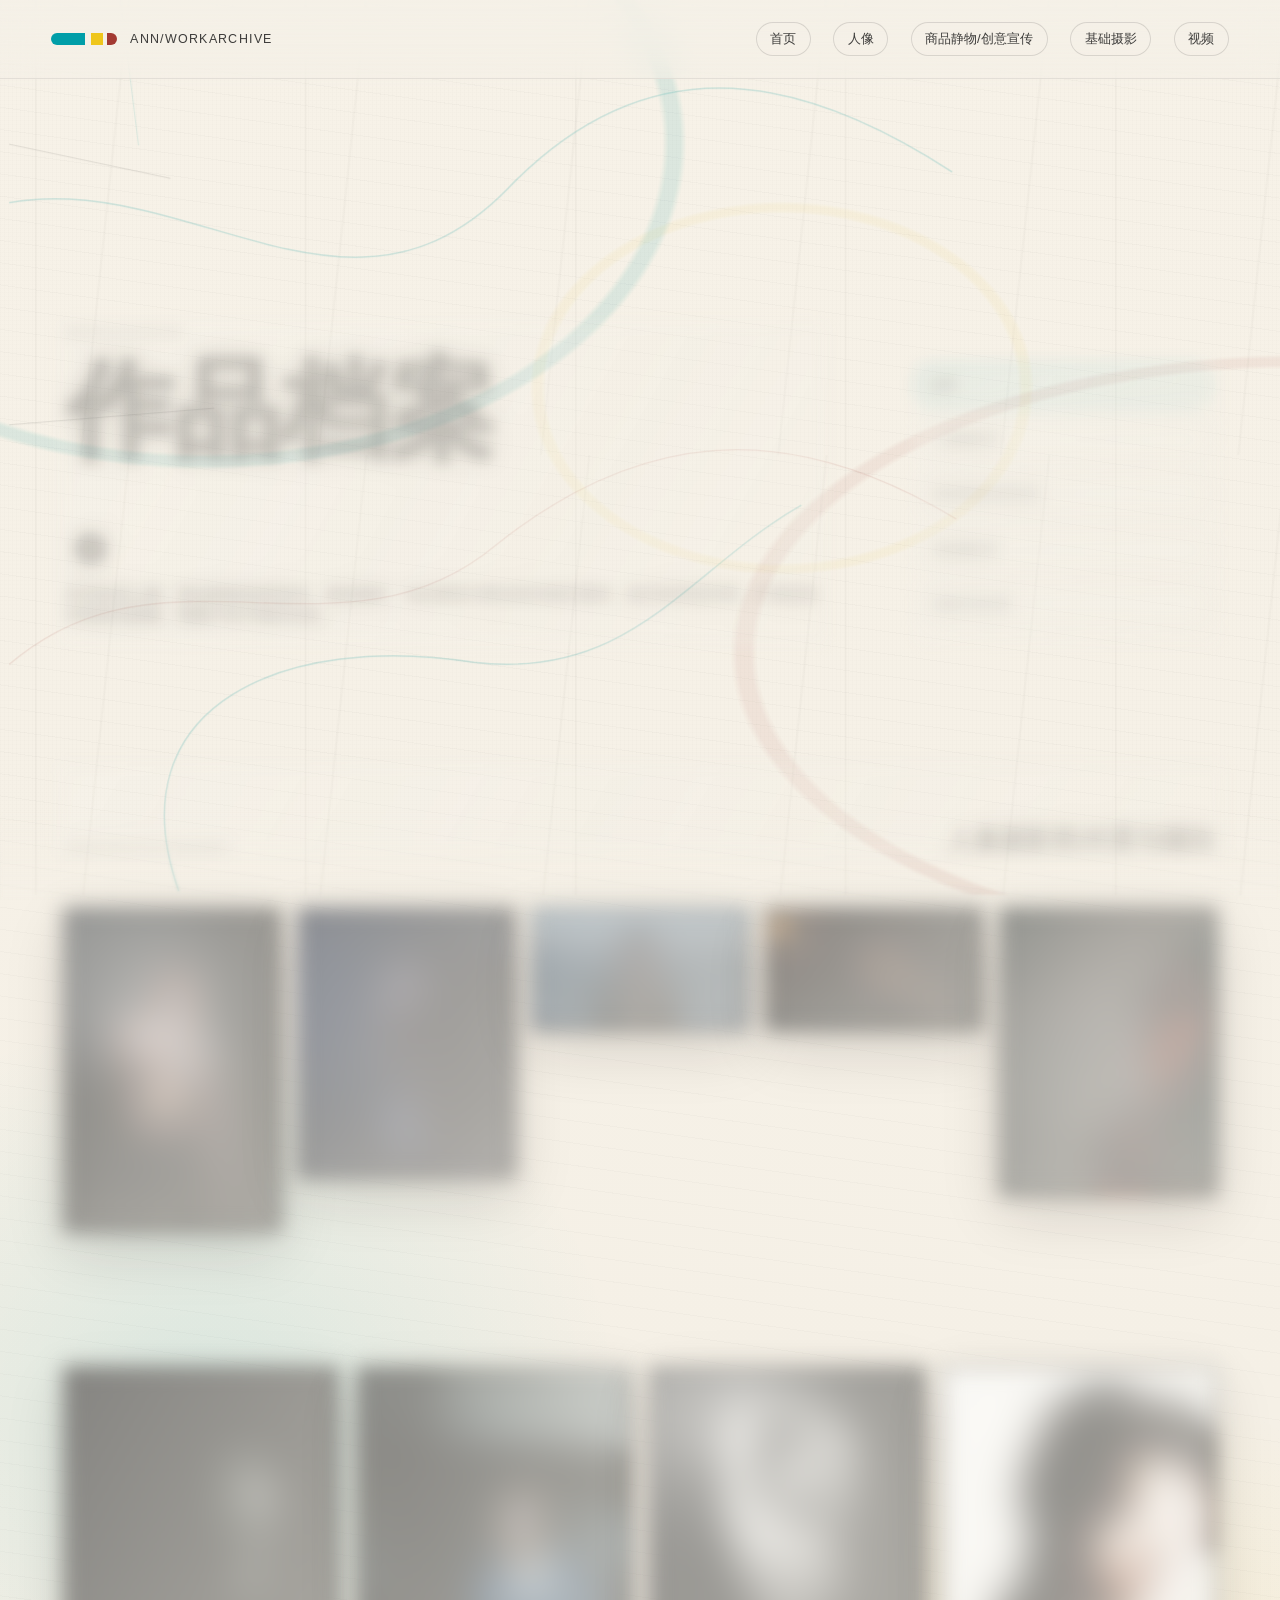
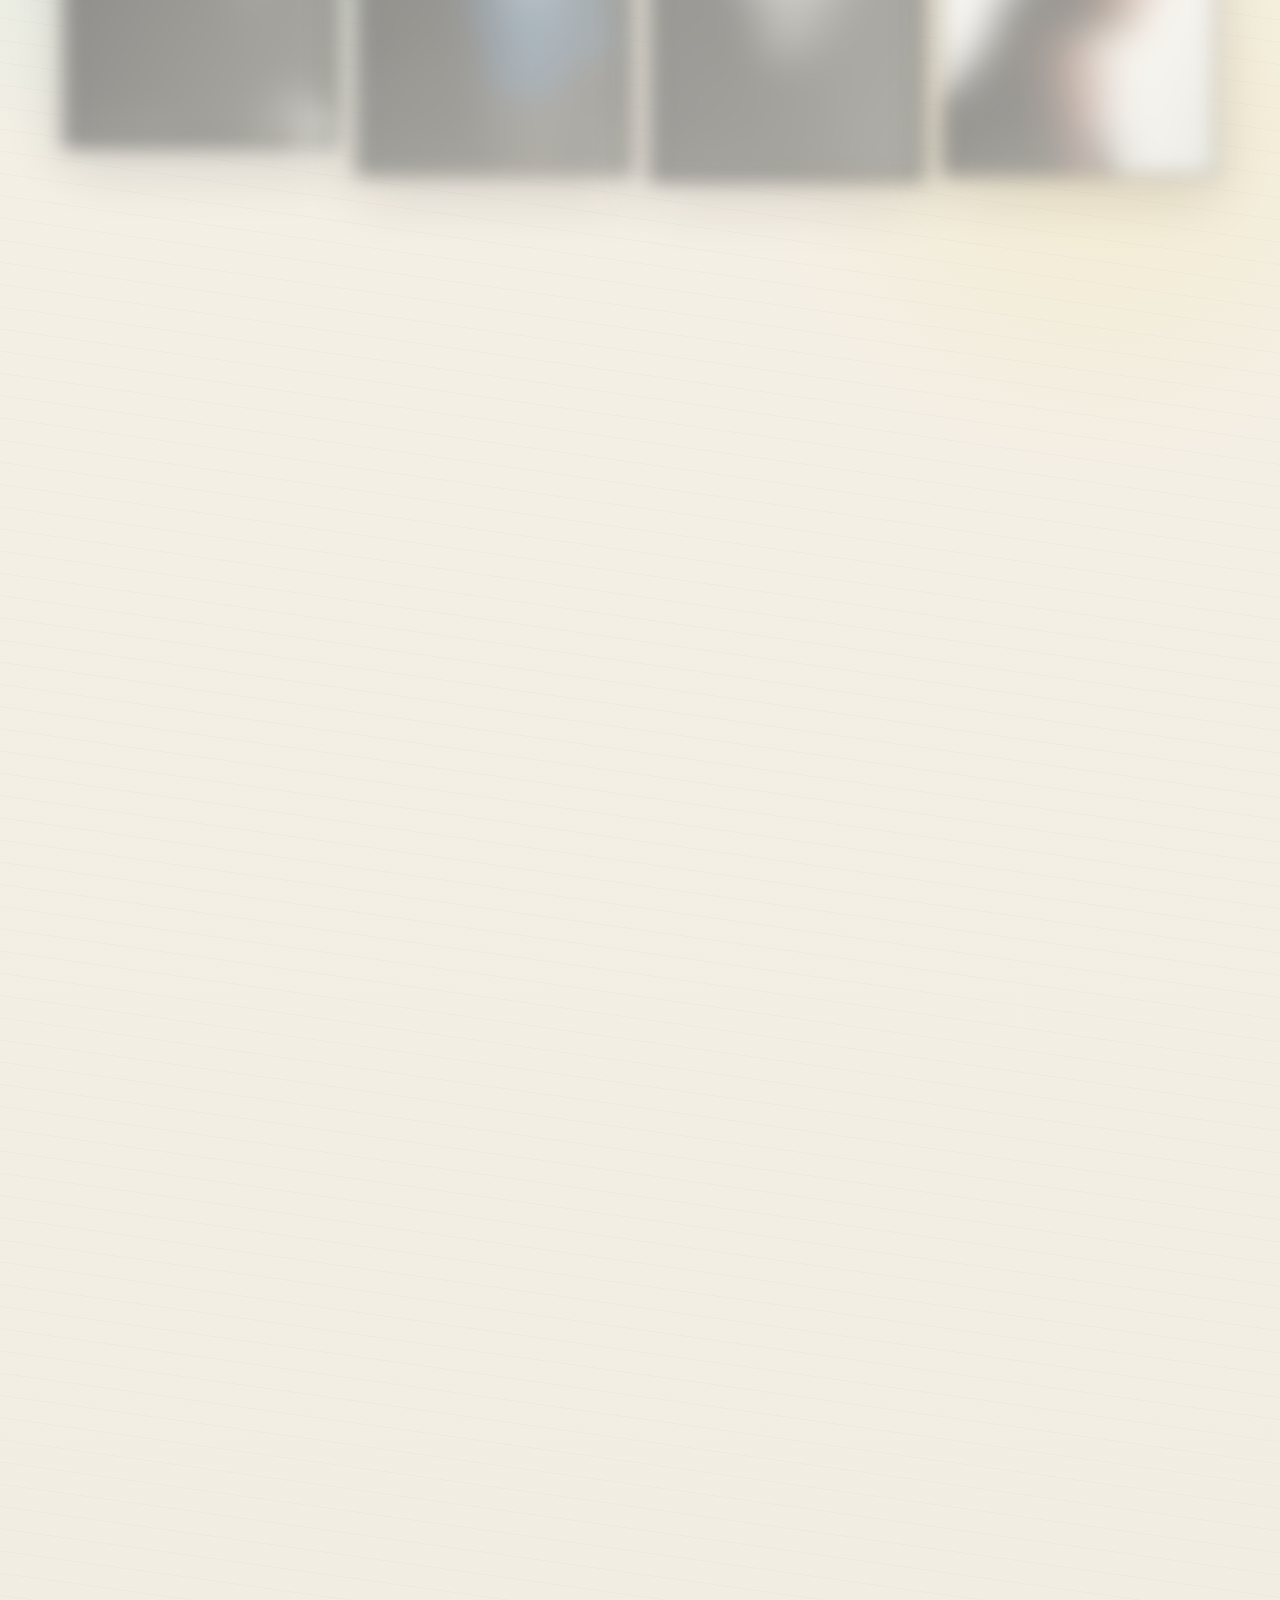
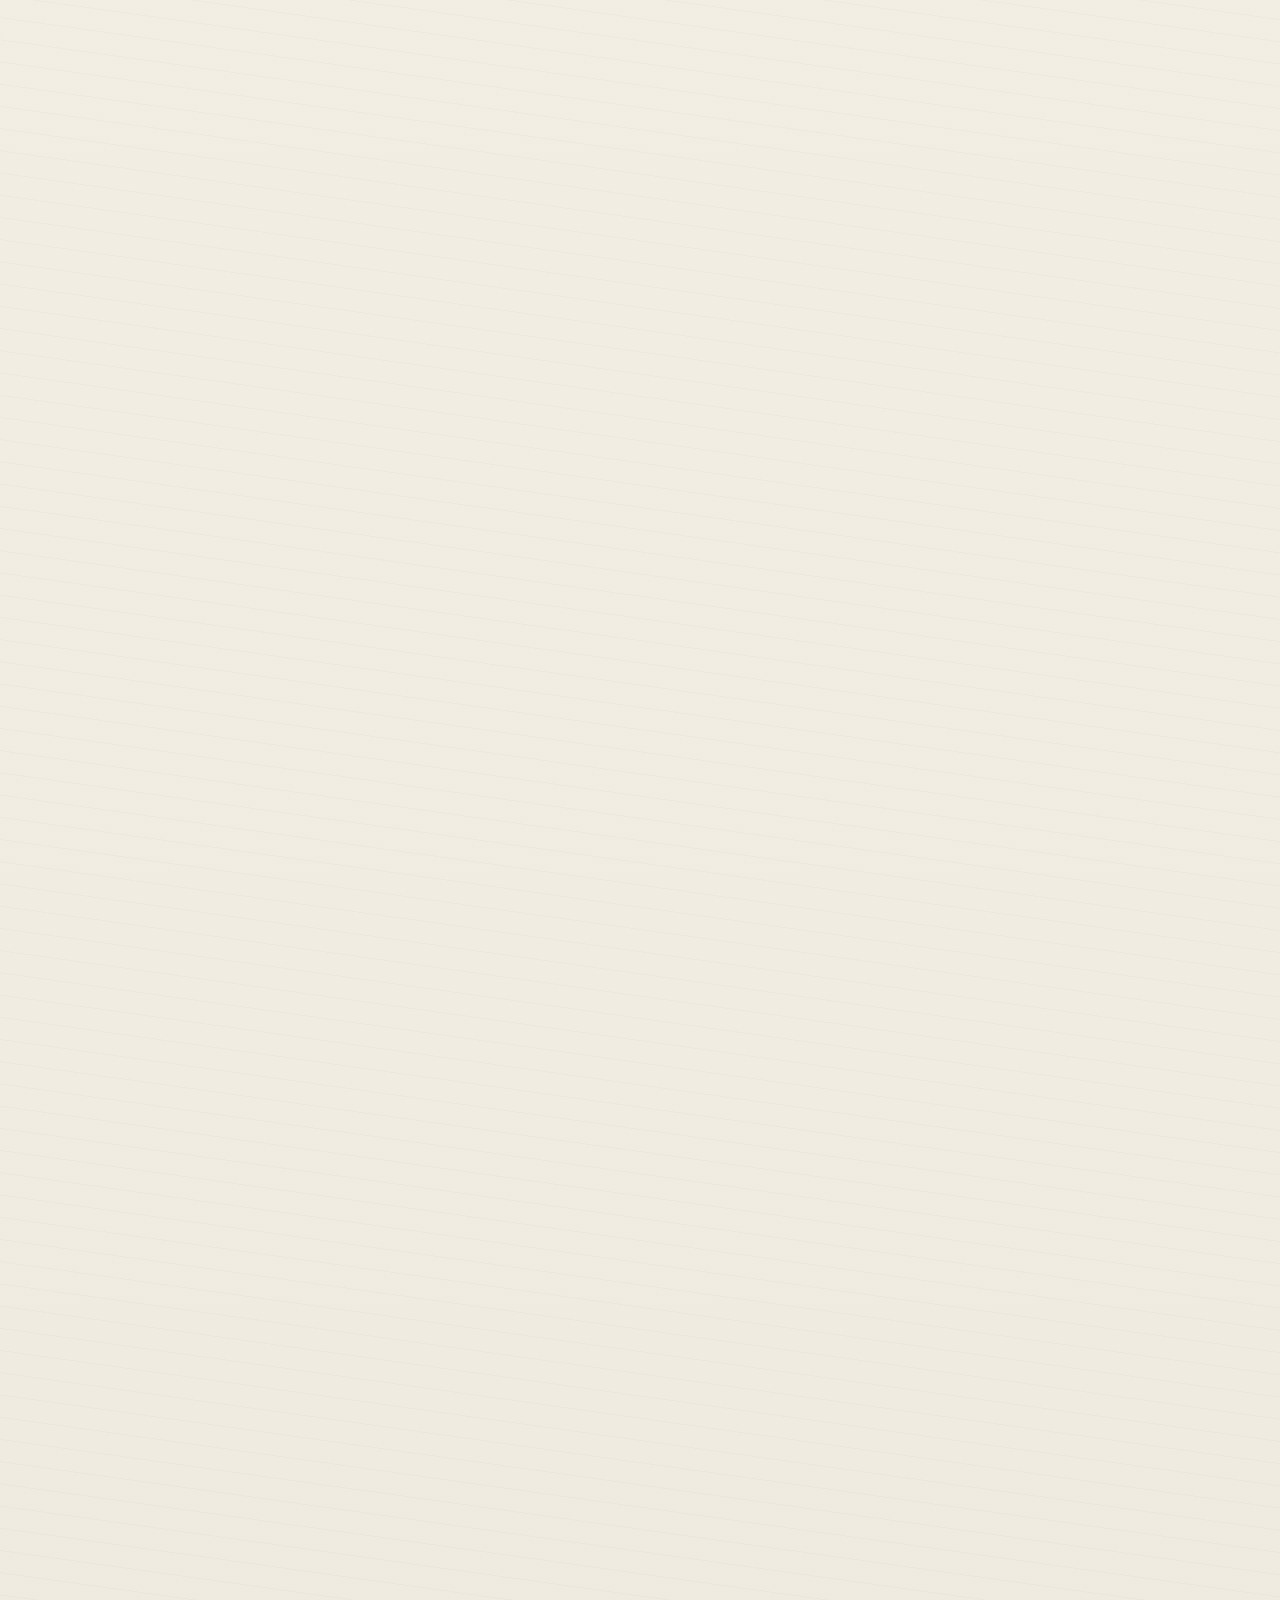
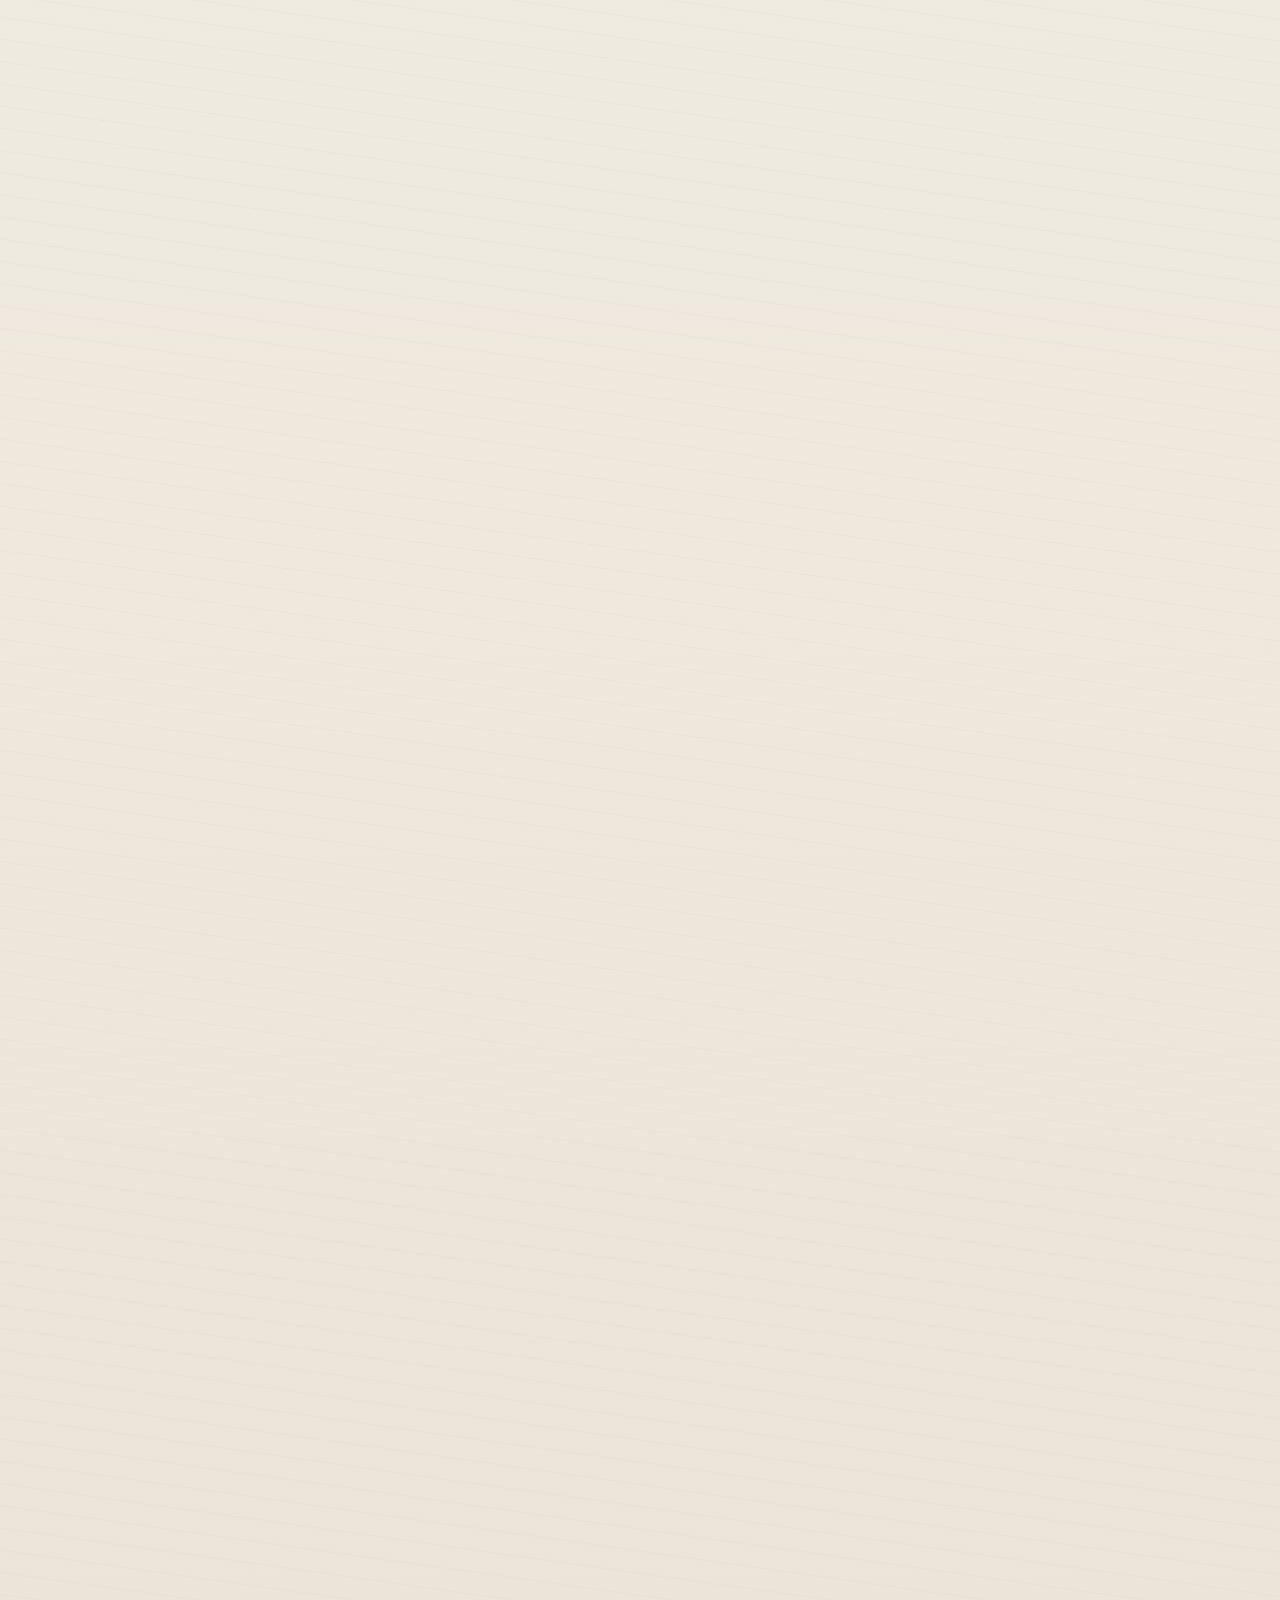
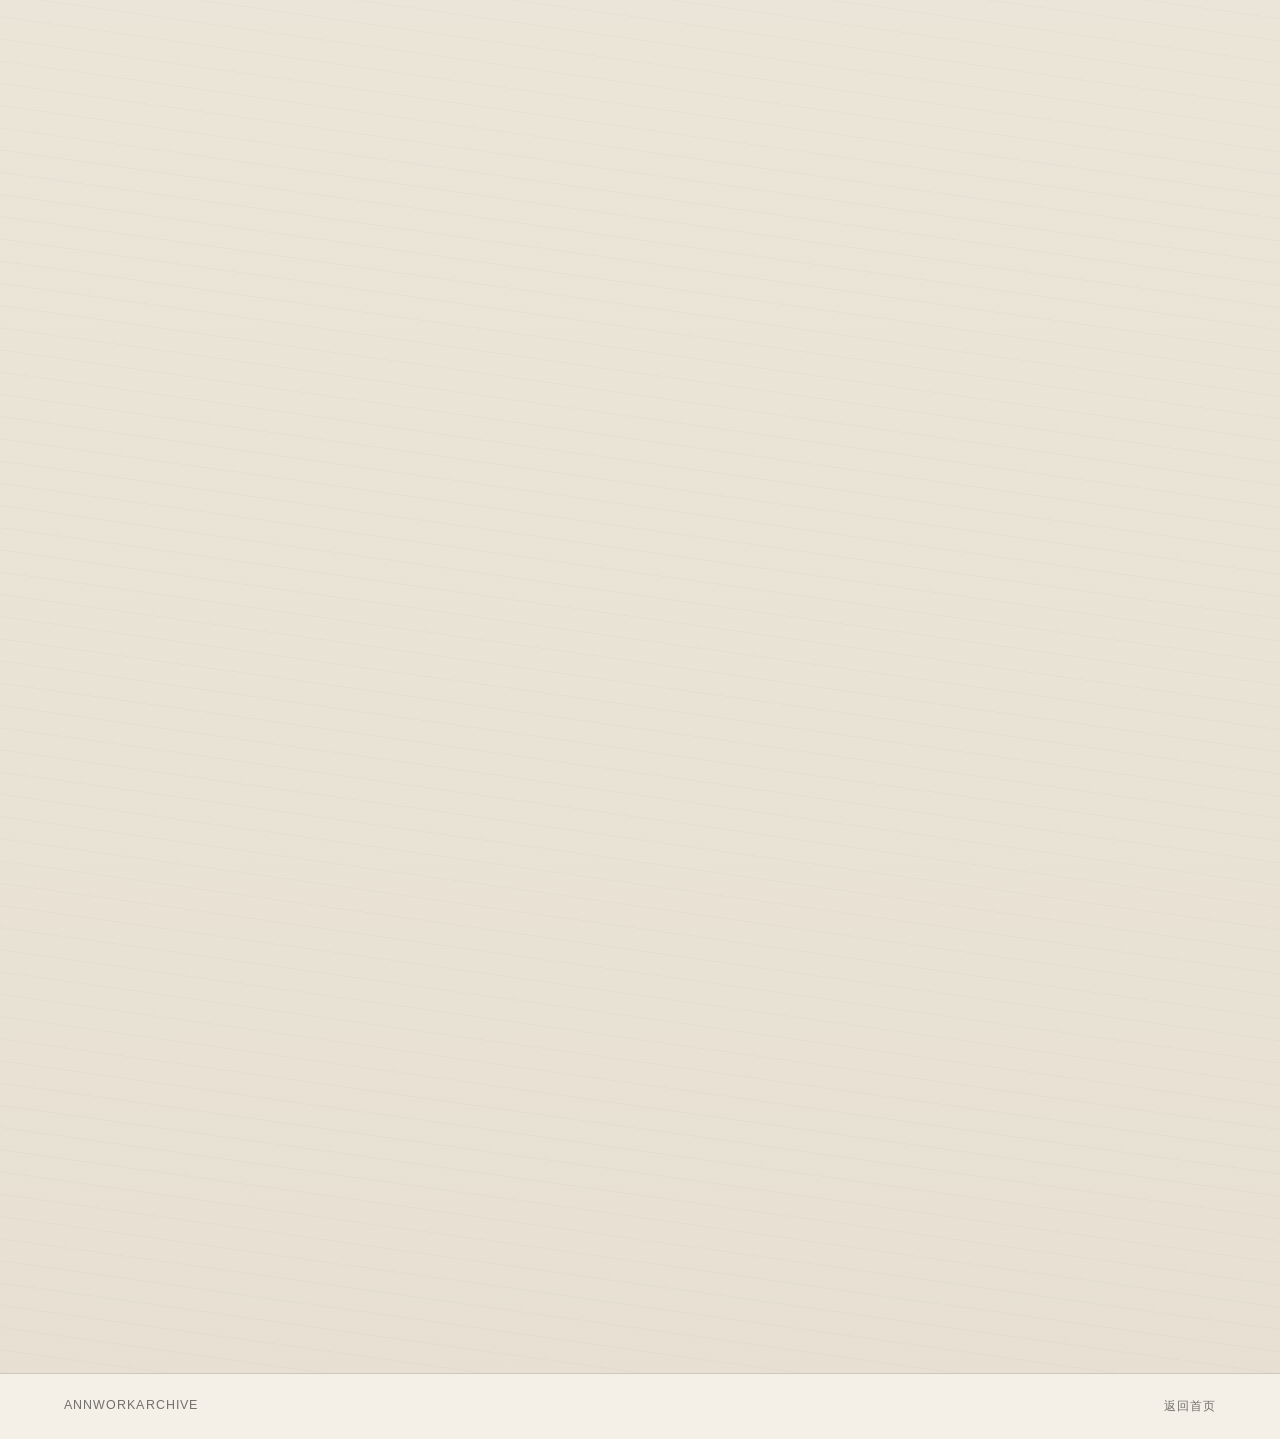
==== gallery.html @ ad2693ff "Add product still life to creative portfolio" ====
<!doctype html>
<html lang="zh-CN">
  <head>
    <meta charset="utf-8">
    <meta name="viewport" content="width=device-width, initial-scale=1">
    <title>ANN 作品档案 | 影像 / 视频 / 动态视觉</title>
    <meta name="description" content="摄影、商品静物/创意宣传、视频与动态视觉作品档案，包含人像摄影类、商品静物/创意宣传、基础摄影类、MV类与动态视觉类作品。">
    <link rel="icon" href="data:,">
    <link rel="stylesheet" href="css/styles.css?v=20260626-arrow-cursor">
  </head>
  <body class="gallery-page">
    <a class="skip-link" href="#archive-grid">跳到图库</a>
    <div class="grain" aria-hidden="true"></div>
    <div class="soft-edge soft-edge-top" aria-hidden="true"></div>
    <div class="soft-edge soft-edge-bottom" aria-hidden="true"></div>
    <div class="draft-field" aria-hidden="true">
      <svg viewBox="0 0 1200 900" fill="none" preserveAspectRatio="none">
        <path class="contour-line" d="M-80 250C120 95 284 374 470 210c173-152 338-110 520 56 150 137 270 103 356 8"></path>
        <path class="contour-line contour-line-alt" d="M-40 690C116 520 315 710 470 558c173-169 320-117 480 16 129 108 248 97 390-54"></path>
        <path class="contour-line" d="M165 915C113 725 265 628 422 647c151 18 214-99 336-174 111-68 282 42 314 185"></path>
        <path class="construction-line" d="M-120 128L185 188L482 154L755 226L1280 176"></path>
        <path class="construction-line" d="M-90 430L240 402L512 478L842 436L1300 492"></path>
        <path class="construction-line construction-line-alt" d="M92 -60L132 228L108 475L158 738L126 980"></path>
      </svg>
    </div>
    <header class="site-header">
      <a class="brand" href="index.html" aria-label="回到作品集首页">
        <span class="brand-mark"></span>
        <span>ANN / WORK ARCHIVE</span>
      </a>
      <nav class="nav pillish-nav" aria-label="图库导航">
        <a href="index.html">首页</a>
        <a href="#portrait" data-filter-link="portrait">人像</a>
        <a href="#creative" data-filter-link="creative">商品静物/创意宣传</a>
        <a href="#street" data-filter-link="street">基础摄影</a>
        <a href="#video" data-filter-link="video">视频</a>
      </nav>
    </header>

    <main>
      <section class="gallery-hero section-camera" aria-labelledby="gallery-title">
        <div class="gallery-hero-copy reveal">
          <p class="eyebrow">Work Archive</p>
          <h1 id="gallery-title" class="proximity-text">作品档案。</h1>
          <p>本页收录人像、商品静物/创意宣传、基础摄影、动态视觉与商业宣传相关素材，按内容类型归档，方便连续浏览静态图像、视频片段与项目信息。</p>
        </div>
        <div class="gallery-filter reveal" aria-label="筛选照片">
          <button class="gallery-filter-btn is-active" type="button" data-filter="all">全部</button>
          <button class="gallery-filter-btn" type="button" data-filter="portrait">人像摄影类</button>
          <button class="gallery-filter-btn" type="button" data-filter="creative">商品静物/创意宣传</button>
          <button class="gallery-filter-btn" type="button" data-filter="street">基础摄影类</button>
          <button class="gallery-filter-btn" type="button" data-filter="video">影像与宣传类</button>
        </div>
      </section>

      <section class="gallery-archive" id="archive-grid" aria-label="照片档案墙">
        <div class="archive-group-heading reveal" id="portrait" data-gallery-group="portrait">
          <span>portrait category</span>
          <p>人像摄影类 / 外景与棚拍</p>
        </div>

        <div class="portrait-feature-grid" data-gallery-group="portrait">
          <button class="portrait-feature-item gallery-item reveal" type="button" data-category="portrait" data-title="portrait 01" data-src="assets/images/portrait/portrait-sync-01.webp">
            <img src="assets/images/portrait/portrait-sync-01.webp" alt="人像摄影作品 1">
            <span>portrait / 001</span>
          </button>
          <button class="portrait-feature-item gallery-item reveal" type="button" data-category="portrait" data-title="portrait 02" data-src="assets/images/portrait/portrait-sync-02.webp">
            <img src="assets/images/portrait/portrait-sync-02.webp" alt="人像摄影作品 2">
            <span>portrait / 002</span>
          </button>
          <button class="portrait-feature-item gallery-item reveal" type="button" data-category="portrait" data-title="portrait 05" data-src="assets/images/portrait/portrait-sync-05.webp">
            <img src="assets/images/portrait/portrait-sync-05.webp" alt="人像摄影作品 5">
            <span>portrait / 003</span>
          </button>
          <button class="portrait-feature-item gallery-item reveal" type="button" data-category="portrait" data-title="portrait 04" data-src="assets/images/portrait/portrait-sync-04.webp">
            <img src="assets/images/portrait/portrait-sync-04.webp" alt="人像摄影作品 4">
            <span>portrait / 004</span>
          </button>
          <button class="portrait-feature-item gallery-item reveal" type="button" data-category="portrait" data-title="portrait 03" data-src="assets/images/portrait/portrait-sync-03.webp">
            <img src="assets/images/portrait/portrait-sync-03.webp" alt="人像摄影作品 3">
            <span>portrait / 005</span>
          </button>
        </div>

        <div class="masonry-grid portrait-grid" data-gallery-group="portrait">
          <button class="masonry-item gallery-item reveal" type="button" data-category="portrait" data-title="portrait 06" data-src="assets/images/portrait/portrait-sync-06.webp">
            <img src="assets/images/portrait/portrait-sync-06.webp" alt="人像摄影作品 6">
            <span>portrait / 006</span>
          </button>
          <button class="masonry-item gallery-item reveal" type="button" data-category="portrait" data-title="portrait 07" data-src="assets/images/portrait/portrait-sync-07.webp">
            <img src="assets/images/portrait/portrait-sync-07.webp" alt="人像摄影作品 7">
            <span>portrait / 007</span>
          </button>
          <button class="masonry-item gallery-item reveal" type="button" data-category="portrait" data-title="portrait 08" data-src="assets/images/portrait/portrait-sync-08.webp">
            <img src="assets/images/portrait/portrait-sync-08.webp" alt="人像摄影作品 8">
            <span>portrait / 008</span>
          </button>
          <button class="masonry-item gallery-item reveal" type="button" data-category="portrait" data-title="portrait 09" data-src="assets/images/portrait/portrait-sync-09.webp">
            <img src="assets/images/portrait/portrait-sync-09.webp" alt="人像摄影作品 9">
            <span>portrait / 009</span>
          </button>
          <button class="masonry-item gallery-item reveal" type="button" data-category="portrait" data-title="portrait 10" data-src="assets/images/portrait/portrait-sync-10.webp">
            <img src="assets/images/portrait/portrait-sync-10.webp" alt="人像摄影作品 10">
            <span>portrait / 010</span>
          </button>
          <button class="masonry-item gallery-item reveal" type="button" data-category="portrait" data-title="portrait 11" data-src="assets/images/portrait/portrait-sync-11.webp">
            <img src="assets/images/portrait/portrait-sync-11.webp" alt="人像摄影作品 11">
            <span>portrait / 011</span>
          </button>
          <button class="masonry-item gallery-item reveal" type="button" data-category="portrait" data-title="portrait 12" data-src="assets/images/portrait/portrait-sync-12.webp">
            <img src="assets/images/portrait/portrait-sync-12.webp" alt="人像摄影作品，黑白人物面部特写">
            <span>portrait / 012</span>
          </button>
          <button class="masonry-item gallery-item reveal" type="button" data-category="portrait" data-title="portrait 13" data-src="assets/images/portrait/portrait-sync-13.webp">
            <img src="assets/images/portrait/portrait-sync-13.webp" alt="人像摄影作品，高反差光影人物肖像">
            <span>portrait / 013</span>
          </button>
          <button class="masonry-item gallery-item reveal" type="button" data-category="portrait" data-title="portrait 14" data-src="assets/images/portrait/portrait-red-light-2026.png">
            <img src="assets/images/portrait/portrait-red-light-2026.png" alt="人像摄影作品，红色背景与低角度光影肖像">
            <span>portrait / 014</span>
          </button>
        </div>

        <div class="archive-group-heading reveal" id="creative" data-gallery-group="creative">
          <span>creative category</span>
          <p>商品静物/创意宣传</p>
        </div>

        <div class="masonry-grid" data-gallery-group="creative">
          <button class="masonry-item gallery-item reveal" type="button" data-category="creative" data-title="商品静物 / 球鞋" data-src="assets/images/creative/product-sneaker-01.webp">
            <img src="assets/images/creative/product-sneaker-01.webp" alt="黑色运动鞋侧面商品静物拍摄">
            <span>product / 001</span>
          </button>
          <button class="masonry-item gallery-item reveal" type="button" data-category="creative" data-title="brand style 01" data-src="assets/images/creative/photography-brand-01.webp">
            <img src="assets/images/creative/photography-brand-01.webp" alt="品牌风格化拍摄，黄色画面与标识构成">
            <span>creative / 001</span>
          </button>
          <button class="masonry-item gallery-item reveal" type="button" data-category="creative" data-title="material color" data-src="assets/images/creative/photography-brand-02.webp">
            <img src="assets/images/creative/photography-brand-02.webp" alt="品牌风格化拍摄，织物色彩与材质">
            <span>creative / 002</span>
          </button>
          <button class="masonry-item gallery-item reveal" type="button" data-category="creative" data-title="warm light" data-src="assets/images/creative/photography-brand-03.webp">
            <img src="assets/images/creative/photography-brand-03.webp" alt="品牌风格化拍摄，暖色灯光与空间细节">
            <span>creative / 003</span>
          </button>
          <button class="masonry-item gallery-item reveal" type="button" data-category="creative" data-title="red surface" data-src="assets/images/creative/photography-brand-04.webp">
            <img src="assets/images/creative/photography-brand-04.webp" alt="品牌风格化拍摄，红色表面与线条构成">
            <span>creative / 004</span>
          </button>
          <button class="masonry-item gallery-item reveal" type="button" data-category="creative" data-title="green surface" data-src="assets/images/creative/photography-brand-05.webp">
            <img src="assets/images/creative/photography-brand-05.webp" alt="品牌风格化拍摄，绿色表面与重复线条">
            <span>creative / 005</span>
          </button>
          <button class="masonry-item gallery-item reveal" type="button" data-category="creative" data-title="color block" data-src="assets/images/creative/photography-brand-06.webp">
            <img src="assets/images/creative/photography-brand-06.webp" alt="品牌风格化拍摄，红绿橙色块构成">
            <span>creative / 006</span>
          </button>
          <button class="masonry-item gallery-item reveal" type="button" data-category="creative" data-title="brand wall" data-src="assets/images/creative/photography-brand-07.webp">
            <img src="assets/images/creative/photography-brand-07.webp" alt="品牌风格化拍摄，红色墙面与品牌标识">
            <span>creative / 007</span>
          </button>
          <button class="masonry-item gallery-item reveal" type="button" data-category="creative" data-title="object detail" data-src="assets/images/creative/photography-brand-08.webp">
            <img src="assets/images/creative/photography-brand-08.webp" alt="品牌风格化拍摄，红色背景与物件细节">
            <span>creative / 008</span>
          </button>
          <button class="masonry-item gallery-item reveal" type="button" data-category="creative" data-title="object surface" data-src="assets/images/creative/photography-brand-09.webp">
            <img src="assets/images/creative/photography-brand-09.webp" alt="品牌风格化拍摄，木质纹理与绿色色块">
            <span>creative / 009</span>
          </button>
        </div>

        <div class="archive-group-heading reveal" data-gallery-group="street">
          <span>photography category</span>
          <p>基础摄影类 / 街头与景观</p>
        </div>

        <div class="masonry-grid" id="street" data-gallery-group="street">
          <button class="masonry-item gallery-item reveal" type="button" data-category="street" data-title="red taxi frame" data-src="assets/images/photography/street-223.webp">
            <img src="assets/images/photography/street-223.webp" alt="街头摄影，红色出租车与车窗反射">
            <span>photo / 001</span>
          </button>
          <button class="masonry-item gallery-item reveal" type="button" data-category="street" data-title="city slice" data-src="assets/images/photography/street-223-2.webp">
            <img src="assets/images/photography/street-223-2.webp" alt="街头摄影，城市切片与车窗">
            <span>photo / 002</span>
          </button>
          <button class="masonry-item gallery-item reveal" type="button" data-category="street" data-title="crossing slice" data-src="assets/images/photography/street-223-3.webp">
            <img src="assets/images/photography/street-223-3.webp" alt="街头摄影，城市切片">
            <span>photo / 003</span>
          </button>
          <button class="masonry-item gallery-item reveal" type="button" data-category="street" data-title="quiet traffic" data-src="assets/images/photography/street-223-4.webp">
            <img src="assets/images/photography/street-223-4.webp" alt="街头摄影，低饱和交通与建筑">
            <span>photo / 004</span>
          </button>
          <button class="masonry-item gallery-item reveal" type="button" data-category="street" data-title="surface order" data-src="assets/images/photography/street-223-5.webp">
            <img src="assets/images/photography/street-223-5.webp" alt="街头摄影，城市表面秩序">
            <span>photo / 005</span>
          </button>
          <button class="masonry-item gallery-item reveal" type="button" data-category="street" data-title="road mirror" data-src="assets/images/photography/street-223-6.webp">
            <img src="assets/images/photography/street-223-6.webp" alt="街头摄影，道路与反射">
            <span>photo / 006</span>
          </button>
          <button class="masonry-item gallery-item reveal" type="button" data-category="street" data-title="side lane" data-src="assets/images/photography/street-223-7.webp">
            <img src="assets/images/photography/street-223-7.webp" alt="街头摄影，侧向街景">
            <span>photo / 007</span>
          </button>
          <button class="masonry-item gallery-item reveal" type="button" data-category="street" data-title="vehicle frame" data-src="assets/images/photography/street-223-8.webp">
            <img src="assets/images/photography/street-223-8.webp" alt="街头摄影，车辆与画面边界">
            <span>photo / 008</span>
          </button>
          <button class="masonry-item gallery-item reveal" type="button" data-category="street" data-title="city edge" data-src="assets/images/photography/street-223-9.webp">
            <img src="assets/images/photography/street-223-9.webp" alt="街头摄影，城市边缘构图">
            <span>photo / 009</span>
          </button>
          <button class="masonry-item gallery-item reveal" type="button" data-category="street" data-title="window body" data-src="assets/images/photography/street-223-10.webp">
            <img src="assets/images/photography/street-223-10.webp" alt="街头摄影，窗面与身体">
            <span>photo / 010</span>
          </button>
          <button class="masonry-item gallery-item reveal" type="button" data-category="street" data-title="street layer" data-src="assets/images/photography/street-223-11.webp">
            <img src="assets/images/photography/street-223-11.webp" alt="街头摄影，空间层次">
            <span>photo / 011</span>
          </button>
          <button class="masonry-item gallery-item reveal" type="button" data-category="street" data-title="orange traffic" data-src="assets/images/photography/street-223-12.webp">
            <img src="assets/images/photography/street-223-12.webp" alt="街头摄影，车辆与橙色构成">
            <span>photo / 012</span>
          </button>
          <button class="masonry-item gallery-item reveal" type="button" data-category="street" data-title="urban line" data-src="assets/images/photography/street-223-13.webp">
            <img src="assets/images/photography/street-223-13.webp" alt="街头摄影，城市线条">
            <span>photo / 013</span>
          </button>
          <button class="masonry-item gallery-item reveal" type="button" data-category="street" data-title="yellow crossing" data-src="assets/images/photography/street-223-14.webp">
            <img src="assets/images/photography/street-223-14.webp" alt="街头摄影，黄色元素与街道">
            <span>photo / 014</span>
          </button>
          <button class="masonry-item gallery-item reveal" type="button" data-category="street" data-title="glass reflection" data-src="assets/images/photography/street-223-15.webp">
            <img src="assets/images/photography/street-223-15.webp" alt="街头摄影，玻璃反射">
            <span>photo / 015</span>
          </button>
          <button class="masonry-item gallery-item reveal" type="button" data-category="street" data-title="compressed road" data-src="assets/images/photography/street-223-17.webp">
            <img src="assets/images/photography/street-223-17.webp" alt="街头摄影，道路压缩构图">
            <span>photo / 016</span>
          </button>
          <button class="masonry-item gallery-item reveal" type="button" data-category="street" data-title="late street" data-src="assets/images/photography/street-223-18.webp">
            <img src="assets/images/photography/street-223-18.webp" alt="街头摄影，街道末端与反光">
            <span>photo / 017</span>
          </button>
          <button class="masonry-item gallery-item reveal" type="button" data-category="street" data-title="city night 01" data-src="assets/images/photography/photography-shoot-01.webp">
            <img src="assets/images/photography/photography-shoot-01.webp" alt="摄影作品，城市夜间现场与空间氛围">
            <span>photo / 018</span>
          </button>
          <button class="masonry-item gallery-item reveal" type="button" data-category="street" data-title="city night 02" data-src="assets/images/photography/photography-shoot-02.webp">
            <img src="assets/images/photography/photography-shoot-02.webp" alt="摄影作品，低照度环境与人物关系">
            <span>photo / 019</span>
          </button>
          <button class="masonry-item gallery-item reveal" type="button" data-category="street" data-title="city night 03" data-src="assets/images/photography/photography-shoot-03.webp">
            <img src="assets/images/photography/photography-shoot-03.webp" alt="摄影作品，城市光线与空间层次">
            <span>photo / 020</span>
          </button>
          <button class="masonry-item gallery-item reveal" type="button" data-category="street" data-title="green field 01" data-src="assets/images/photography/photography-shoot-04.webp">
            <img src="assets/images/photography/photography-shoot-04.webp" alt="摄影作品，户外景观与人物状态">
            <span>photo / 021</span>
          </button>
          <button class="masonry-item gallery-item reveal" type="button" data-category="street" data-title="green field 02" data-src="assets/images/photography/photography-shoot-05.webp">
            <img src="assets/images/photography/photography-shoot-05.webp" alt="摄影作品，户外环境与自然光">
            <span>photo / 022</span>
          </button>
          <button class="masonry-item gallery-item reveal" type="button" data-category="street" data-title="green field 03" data-src="assets/images/photography/photography-shoot-06.webp">
            <img src="assets/images/photography/photography-shoot-06.webp" alt="摄影作品，景观空间与画面构成">
            <span>photo / 023</span>
          </button>
          <button class="masonry-item gallery-item reveal" type="button" data-category="street" data-title="green field 04" data-src="assets/images/photography/photography-shoot-07.webp">
            <img src="assets/images/photography/photography-shoot-07.webp" alt="摄影作品，户外场景与色彩关系">
            <span>photo / 024</span>
          </button>
          <button class="masonry-item gallery-item reveal" type="button" data-category="street" data-title="green field 05" data-src="assets/images/photography/photography-shoot-08.webp">
            <img src="assets/images/photography/photography-shoot-08.webp" alt="摄影作品，自然环境与空间线条">
            <span>photo / 025</span>
          </button>
          <button class="masonry-item gallery-item reveal" type="button" data-category="street" data-title="green field 06" data-src="assets/images/photography/photography-shoot-09.webp">
            <img src="assets/images/photography/photography-shoot-09.webp" alt="摄影作品，户外景观与画面秩序">
            <span>photo / 026</span>
          </button>
        </div>

        <div class="archive-group-heading reveal" id="video" data-gallery-group="video">
          <span>video category</span>
          <p>MV类 / 动态视觉类 / 商业宣传类</p>
        </div>

        <div class="video-archive-grid" data-gallery-group="video">
          <article class="video-card gallery-item reveal" data-category="video">
            <video controls preload="metadata" poster="assets/images/video-posters/poster-one-last-kiss.jpg">
              <source src="assets/videos/one-last-kiss-web.mp4" type="video/mp4">
            </video>
            <div><span>video / 001</span><strong>One Last Kiss</strong><p>MV类 / 拍摄剪辑 / 视觉排版</p></div>
          </article>
          <article class="video-card gallery-item reveal" data-category="video">
            <video controls preload="metadata" poster="assets/images/video-posters/poster-visual-map.jpg">
              <source src="assets/videos/visual-map-web.mp4" type="video/mp4">
            </video>
            <div><span>video / 002</span><strong>宣传地图动态</strong><p>动态视觉类 / 宣传地图 / 信息路径</p></div>
          </article>
          <article class="video-card gallery-item reveal" data-category="video">
            <video controls preload="metadata" poster="assets/images/video-posters/poster-visual-motion.jpg">
              <source src="assets/videos/visual-motion-web.mp4" type="video/mp4">
            </video>
            <div><span>video / 003</span><strong>Visual Motion</strong><p>动态视觉类 / 动态图形 / 节奏控制</p></div>
          </article>
          <article class="video-card gallery-item reveal" data-category="video">
            <video controls preload="metadata" poster="assets/images/video-posters/poster-interview.jpg">
              <source src="assets/videos/promo-interview-web.mp4" type="video/mp4">
            </video>
            <div><span>video / 004</span><strong>访谈</strong><p>访谈类 / 人物拍摄 / 剪辑整理</p></div>
          </article>
          <article class="video-card gallery-item reveal" data-category="video">
            <video controls preload="metadata" poster="assets/images/video-posters/poster-activity.jpg">
              <source src="assets/videos/promo-activity-web.mp4" type="video/mp4">
            </video>
            <div><span>video / 005</span><strong>商业活动</strong><p>商业活动 / 现场记录 / 宣传成片</p></div>
          </article>
          <article class="video-card gallery-item reveal" data-category="video">
            <video controls preload="metadata" poster="assets/images/video-posters/poster-opening.jpg">
              <source src="assets/videos/promo-opening-web.mp4" type="video/mp4">
            </video>
            <div><span>video / 006</span><strong>商业活动</strong><p>商业活动 / 开业记录 / 长片预览</p></div>
          </article>
          <article class="video-card gallery-item reveal" data-category="video">
            <video controls preload="metadata" poster="assets/images/video-posters/poster-store.jpg">
              <source src="assets/videos/promo-store-web.mp4" type="video/mp4">
            </video>
            <div><span>video / 007</span><strong>门店宣传</strong><p>门店宣传 / 空间展示 / 现场记录</p></div>
          </article>
          <article class="video-card gallery-item reveal" data-category="video">
            <video controls preload="metadata" poster="assets/images/video-posters/poster-new-year.jpg">
              <source src="assets/videos/promo-new-year-web.mp4" type="video/mp4">
            </video>
            <div><span>video / 008</span><strong>节庆宣传</strong><p>节庆宣传 / 现场拍摄 / 剪辑成片</p></div>
          </article>
        </div>
      </section>
    </main>

    <div class="lightbox" aria-hidden="true" role="dialog" aria-label="照片预览">
      <button class="lightbox-close" type="button" aria-label="关闭预览">关闭</button>
      <img class="lightbox-img" src="[data-uri]" alt="">
      <div class="lightbox-meta"></div>
    </div>

    <footer class="site-footer">
      <span>ANN Work Archive</span>
      <span><a href="index.html">返回首页</a></span>
    </footer>

    <script src="js/main.js?v=20260626-arrow-cursor"></script>
    <script src="js/gallery.js?v=20260626-arrow-cursor"></script>
  </body>
</html>
---- css/styles.css ----
:root {
  --paper: #f4f0e7;
  --paper-deep: #e7e1d5;
  --ink: #151515;
  --muted: #6d6a63;
  --line: rgba(21, 21, 21, 0.18);
  --aqua: #009ea8;
  --aqua-soft: rgba(0, 158, 168, 0.18);
  --yellow: #efc61b;
  --red: #a33a32;
  --white-line: rgba(255, 255, 255, 0.78);
  --shadow: 0 24px 80px rgba(25, 22, 18, 0.16);
  --smooth: cubic-bezier(0.16, 1, 0.3, 1);
  color-scheme: light;
  font-family: "Outfit", "Satoshi", "Noto Sans SC", "PingFang SC", "Microsoft YaHei", Arial, sans-serif;
}

* {
  box-sizing: border-box;
}

html {
  scroll-behavior: smooth;
  overflow-x: hidden;
  cursor: default;
}

body {
  min-width: 320px;
  margin: 0;
  color: var(--ink);
  background:
    radial-gradient(circle at 20% 10%, rgba(0, 158, 168, 0.09), transparent 28rem),
    radial-gradient(circle at 82% 30%, rgba(239, 198, 27, 0.12), transparent 26rem),
    repeating-linear-gradient(8deg, rgba(21, 21, 21, 0.018) 0 1px, transparent 1px 22px),
    linear-gradient(180deg, #f6f2ea 0%, var(--paper) 58%, #eee8dc 100%);
  overflow-x: hidden;
  cursor: default;
}

body * {
  cursor: default !important;
}

main {
  position: relative;
}

.route-region {
  position: relative;
  overflow: hidden;
  isolation: isolate;
}

.route-region > .section-camera,
.route-region > .path-section {
  position: relative;
  z-index: 2;
}

img,
video {
  display: block;
  max-width: 100%;
}

a {
  color: inherit;
}

button,
a {
  -webkit-tap-highlight-color: transparent;
}

:focus-visible {
  outline: 2px solid var(--aqua);
  outline-offset: 4px;
}

.skip-link {
  position: fixed;
  z-index: 100;
  top: 1rem;
  left: 1rem;
  padding: 0.65rem 0.9rem;
  color: #fff;
  background: var(--ink);
  transform: translateY(-150%);
  transition: transform 240ms var(--smooth);
}

.skip-link:focus {
  transform: translateY(0);
}

.grain {
  position: fixed;
  inset: 0;
  z-index: 2;
  pointer-events: none;
  opacity: 0.26;
  mix-blend-mode: multiply;
  background-image:
    linear-gradient(90deg, rgba(21, 21, 21, 0.035) 1px, transparent 1px),
    linear-gradient(rgba(21, 21, 21, 0.025) 1px, transparent 1px);
  background-size: 4px 4px;
}

.soft-edge {
  position: fixed;
  left: 0;
  right: 0;
  z-index: 11;
  height: clamp(72px, 10vh, 120px);
  pointer-events: none;
  opacity: 0.82;
}

.soft-edge-top {
  top: 0;
  backdrop-filter: blur(0.8px);
  -webkit-backdrop-filter: blur(0.8px);
  mask-image: linear-gradient(to bottom, black 0%, transparent 100%);
  -webkit-mask-image: linear-gradient(to bottom, black 0%, transparent 100%);
}

.soft-edge-bottom {
  bottom: 0;
  backdrop-filter: blur(1.6px);
  -webkit-backdrop-filter: blur(1.6px);
  mask-image: linear-gradient(to top, black 0%, transparent 100%);
  -webkit-mask-image: linear-gradient(to top, black 0%, transparent 100%);
}

.draft-field {
  position: fixed;
  inset: 0;
  z-index: 0;
  pointer-events: none;
  opacity: 0.68;
  mix-blend-mode: multiply;
  transform: translate3d(var(--draft-drift-x, 0), var(--draft-drift-y, 0), 0);
}

.draft-field::before,
.draft-field::after {
  content: "";
  position: absolute;
  inset: 0;
}

.draft-field::before {
  background:
    linear-gradient(90deg, transparent 0 9.7%, rgba(21, 21, 21, 0.062) 9.78% 9.88%, transparent 9.98% 100%),
    linear-gradient(0deg, transparent 0 14.7%, rgba(21, 21, 21, 0.052) 14.78% 14.88%, transparent 14.98% 100%),
    repeating-linear-gradient(96deg, transparent 0 118px, rgba(21, 21, 21, 0.03) 119px 120px, transparent 121px 236px);
  background-size: 270px 210px, 270px 210px, 460px 460px;
  animation: draft-grid-drift 8.5s ease-in-out infinite alternate;
}

.draft-field::after {
  background:
    radial-gradient(ellipse at 15% 18%, transparent 0 27.5%, rgba(0, 158, 168, 0.16) 27.88% 28.58%, transparent 28.95% 100%),
    radial-gradient(ellipse at 88% 66%, transparent 0 29.35%, rgba(163, 58, 50, 0.11) 29.72% 30.42%, transparent 30.8% 100%),
    radial-gradient(ellipse at 62% 42%, transparent 0 21.3%, rgba(239, 198, 27, 0.09) 21.65% 22.35%, transparent 22.7% 100%);
  background-size: 105% 105%, 112% 112%, 96% 108%;
  filter: blur(0.2px);
  transform: translate3d(var(--contour-x, 0), var(--contour-y, 0), 0) scale(var(--contour-scale, 1));
  transform-origin: 50% 50%;
  animation: contour-warp 7.2s ease-in-out infinite alternate;
}

.draft-field svg {
  position: absolute;
  inset: 0;
  width: 100%;
  height: 100%;
}

.draft-field path {
  stroke: rgba(21, 21, 21, 0.14);
  stroke-width: 0.92;
  stroke-dasharray: 0.24 0.76;
  stroke-dashoffset: 1;
  animation: draft-redraw 9.2s linear infinite;
}

.draft-field path:nth-child(2n) {
  animation-duration: 11s;
  animation-delay: -3.2s;
}

.draft-field path:nth-child(3n) {
  animation-duration: 13s;
  animation-delay: -6.4s;
}

.draft-field .contour-line {
  stroke: rgba(0, 158, 168, 0.26);
  stroke-width: 1.45;
  stroke-dasharray: 0.66 0.34;
  animation: contour-redraw 8.6s ease-in-out infinite;
  filter: blur(0.08px);
}

.draft-field .contour-line-alt {
  stroke: rgba(163, 58, 50, 0.16);
  stroke-width: 1.28;
  animation-duration: 10.2s;
  animation-delay: -4s;
}

.draft-field .construction-line {
  stroke: rgba(21, 21, 21, 0.17);
  stroke-width: 0.86;
  stroke-dasharray: 0.2 0.8;
  animation: construction-redraw 5.8s linear infinite;
}

.draft-field .construction-line-alt {
  stroke: rgba(0, 158, 168, 0.2);
  animation-duration: 6.8s;
  animation-delay: -2.2s;
}

.viewfinder {
  position: fixed;
  inset: 22px;
  z-index: 3;
  pointer-events: none;
  opacity: 0.42;
}

.page-route-guide {
  position: absolute;
  z-index: 0;
  left: clamp(16px, 4.6vw, 76px);
  top: -18px;
  bottom: clamp(220px, 20vh, 320px);
  width: clamp(92px, 14vw, 210px);
  min-height: 1000px;
  pointer-events: none;
  opacity: 0.58;
  mix-blend-mode: multiply;
  filter: blur(1.8px) saturate(0.82);
}

.page-route-guide svg {
  display: block;
  width: 100%;
  height: 100%;
  overflow: hidden;
}

.page-route-guide path {
  vector-effect: non-scaling-stroke;
  stroke-linecap: round;
  stroke-linejoin: round;
}

.page-route-shadow {
  stroke: rgba(239, 198, 27, 0.11);
  stroke-width: 42;
  filter: blur(18px);
}

.page-route-base {
  stroke: rgba(239, 198, 27, 0.13);
  stroke-width: 28;
  filter: blur(8px);
}

.page-route-draw {
  stroke: rgba(239, 198, 27, 0.28);
  stroke-width: 16;
  stroke-dasharray: none;
  stroke-dashoffset: 0;
  filter: blur(3.5px) drop-shadow(0 0 18px rgba(239, 198, 27, 0.18));
}

.viewfinder span {
  position: absolute;
  width: 54px;
  height: 54px;
  border-color: rgba(21, 21, 21, 0.22);
}

.viewfinder span:nth-child(1) {
  top: 0;
  left: 0;
  border-top: 1px solid;
  border-left: 1px solid;
}

.viewfinder span:nth-child(2) {
  top: 0;
  right: 0;
  border-top: 1px solid;
  border-right: 1px solid;
}

.viewfinder span:nth-child(3) {
  right: 0;
  bottom: 0;
  border-right: 1px solid;
  border-bottom: 1px solid;
}

.viewfinder span:nth-child(4) {
  bottom: 0;
  left: 0;
  border-bottom: 1px solid;
  border-left: 1px solid;
}

.site-header {
  position: fixed;
  z-index: 20;
  top: 0;
  left: 0;
  right: 0;
  display: grid;
  grid-template-columns: 1fr auto;
  align-items: center;
  gap: 1rem;
  padding: 22px clamp(20px, 4vw, 56px);
  color: rgba(21, 21, 21, 0.82);
  backdrop-filter: blur(18px);
  background: linear-gradient(180deg, rgba(244, 240, 231, 0.84), rgba(244, 240, 231, 0.42));
  border-bottom: 1px solid rgba(21, 21, 21, 0.08);
}

.brand,
.nav {
  display: flex;
  align-items: center;
}

.brand {
  gap: 0.8rem;
  text-decoration: none;
  font-size: 0.78rem;
  letter-spacing: 0.1em;
  text-transform: uppercase;
}

.brand-mark {
  width: 66px;
  height: 12px;
  background: linear-gradient(90deg, var(--aqua) 0 34px, transparent 34px 40px, var(--yellow) 40px 52px, transparent 52px 56px, var(--red) 56px 66px);
  border-radius: 999px;
  flex: 0 0 auto;
}

.nav {
  gap: clamp(0.7rem, 2vw, 1.4rem);
  font-size: 0.82rem;
}

.nav a {
  position: relative;
  text-decoration: none;
}

.nav a::after {
  content: "";
  position: absolute;
  left: 0;
  right: 0;
  bottom: -0.35rem;
  height: 1px;
  background: currentColor;
  transform: scaleX(0);
  transform-origin: right;
  transition: transform 220ms var(--smooth);
}

.nav a:hover::after,
.nav a:focus-visible::after {
  transform: scaleX(1);
  transform-origin: left;
}

.section-camera {
  position: relative;
  min-height: 100dvh;
  padding: clamp(96px, 13vh, 150px) clamp(22px, 5vw, 80px);
}

.hero {
  display: grid;
  grid-template-columns: minmax(0, 1.02fr) minmax(300px, 0.78fr);
  align-items: end;
  gap: clamp(2rem, 6vw, 7rem);
  overflow: hidden;
}

.hero-media {
  position: absolute;
  inset: 0;
  z-index: 0;
  transform: translate3d(0, calc(var(--scroll-ratio, 0) * -32px), 0) scale(1.04);
  transition: transform 80ms linear;
}

.hero-media img {
  width: 100%;
  height: 100%;
  object-fit: cover;
  filter: grayscale(0.88) saturate(0.58) contrast(0.94) brightness(1.04);
}

.hero-media::after {
  content: "";
  position: absolute;
  inset: 0;
  background:
    linear-gradient(90deg, rgba(244, 240, 231, 0.9) 0%, rgba(244, 240, 231, 0.42) 46%, rgba(244, 240, 231, 0.82) 100%),
    linear-gradient(180deg, rgba(244, 240, 231, 0.06), rgba(244, 240, 231, 0.82));
}

.hero-wash {
  position: absolute;
  inset: 0;
  background: rgba(0, 158, 168, 0.08);
  mix-blend-mode: multiply;
}

.hero-content {
  position: relative;
  z-index: 4;
  align-self: center;
  max-width: 780px;
  padding-top: 10vh;
}

.eyebrow {
  margin: 0 0 1.1rem;
  color: var(--muted);
  font-size: 0.78rem;
  line-height: 1.5;
  letter-spacing: 0.17em;
  text-transform: uppercase;
}

h1,
h2,
h3,
p {
  margin-top: 0;
}

h1 {
  max-width: 9ch;
  margin-bottom: 1.2rem;
  font-size: clamp(3.8rem, 8.4vw, 7.8rem);
  line-height: 0.96;
  font-weight: 700;
  letter-spacing: 0;
}

.prox-letter {
  display: inline-block;
  font-variation-settings: "wght" var(--prox-wght, 700);
  transform-origin: 50% 72%;
  pointer-events: none;
  transition: transform 360ms cubic-bezier(0.16, 1, 0.3, 1), font-weight 360ms cubic-bezier(0.16, 1, 0.3, 1);
  will-change: transform;
}

h2 {
  margin-bottom: 1rem;
  font-size: clamp(2.7rem, 6vw, 6.6rem);
  line-height: 0.98;
  font-weight: 650;
  letter-spacing: 0;
}

h3 {
  margin-bottom: 0.9rem;
  font-size: clamp(2rem, 4.5vw, 4.8rem);
  line-height: 0.98;
  font-weight: 650;
  letter-spacing: 0;
}

.hero-copy,
.film-copy p,
.works-intro p,
.project-text p,
.about-copy p,
.contact-panel p {
  color: rgba(21, 21, 21, 0.72);
  font-size: clamp(1rem, 1.25vw, 1.15rem);
  line-height: 1.85;
  max-width: 64ch;
}

.hero-actions {
  display: flex;
  flex-wrap: wrap;
  gap: 1.4rem;
  margin-top: 2.2rem;
}

.text-link {
  display: inline-flex;
  align-items: center;
  min-height: 44px;
  text-decoration: none;
  border-bottom: 1px solid currentColor;
  transition: transform 220ms var(--smooth), color 220ms var(--smooth);
}

.text-link::after {
  content: "";
  display: inline-block;
  width: 30px;
  height: 1px;
  margin-left: 0.7rem;
  background: currentColor;
}

.text-link:hover,
.text-link:focus-visible {
  color: var(--aqua);
  transform: translateX(4px);
}

.text-link.muted {
  color: var(--muted);
}

.hero-composition {
  position: relative;
  z-index: 3;
  align-self: center;
  min-height: min(58vw, 620px);
  pointer-events: none;
}

.aqua-block {
  position: absolute;
  right: 4vw;
  top: 12%;
  width: min(42vw, 520px);
  aspect-ratio: 1 / 1;
  background: rgba(0, 158, 168, 0.78);
  mix-blend-mode: multiply;
  clip-path: polygon(12% 0, 100% 0, 88% 84%, 0 100%);
}

.loop-line {
  position: absolute;
  right: min(3vw, 42px);
  top: 3%;
  width: min(36vw, 420px);
  height: auto;
  overflow: visible;
}

.loop-line path {
  stroke: var(--white-line);
  stroke-width: 1.8;
  stroke-linecap: round;
  stroke-dasharray: 1;
  stroke-dashoffset: 0.36;
  filter: drop-shadow(0 0 12px rgba(255, 255, 255, 0.52));
  animation: line-breathe 7s ease-in-out infinite alternate;
}

.jp-label {
  position: absolute;
  color: rgba(255, 255, 255, 0.86);
  font-family: "Yu Gothic", "Noto Sans JP", sans-serif;
  font-size: clamp(1.1rem, 2.2vw, 2.1rem);
  letter-spacing: 0.18em;
  writing-mode: vertical-rl;
  text-shadow: 0 2px 22px rgba(0, 0, 0, 0.24);
}

.jp-hero {
  right: min(7vw, 96px);
  bottom: 10%;
}

.hero-index {
  position: absolute;
  z-index: 4;
  right: clamp(22px, 5vw, 80px);
  bottom: clamp(22px, 5vw, 66px);
  display: flex;
  gap: 1rem;
  color: rgba(21, 21, 21, 0.58);
  font-size: 0.78rem;
  letter-spacing: 0.08em;
}

.section-kicker {
  display: flex;
  justify-content: space-between;
  gap: 1rem;
  margin-bottom: 4rem;
  padding-top: 1rem;
  border-top: 1px solid var(--line);
  color: var(--muted);
  font-size: 0.82rem;
  letter-spacing: 0.1em;
  text-transform: uppercase;
}

.film-feature {
  background: linear-gradient(180deg, rgba(231, 225, 213, 0.56), rgba(244, 240, 231, 0));
}

.film-grid {
  display: grid;
  grid-template-columns: minmax(280px, 0.72fr) minmax(0, 1.28fr);
  gap: clamp(2rem, 5vw, 5rem);
  align-items: center;
}

.meta-list {
  display: grid;
  gap: 0;
  margin: 2.2rem 0 0;
  border-top: 1px solid var(--line);
}

.meta-list div {
  display: grid;
  grid-template-columns: 90px 1fr;
  gap: 1rem;
  padding: 1rem 0;
  border-bottom: 1px solid var(--line);
}

.meta-list dt,
.meta-list dd {
  margin: 0;
  font-size: 0.92rem;
}

.meta-list dt {
  color: var(--muted);
}

.video-frame {
  position: relative;
  padding: clamp(10px, 1.6vw, 18px);
  background: rgba(21, 21, 21, 0.86);
  box-shadow: var(--shadow);
  transform: translate3d(0, calc(var(--section-shift, 0) * -20px), 0);
}

.video-frame::before {
  content: "";
  position: absolute;
  inset: -22px auto auto -18px;
  width: 42%;
  height: 38%;
  border-top: 1px solid var(--aqua);
  border-left: 1px solid var(--aqua);
  pointer-events: none;
}

.video-frame video,
.motion-videos video,
.commercial-media video {
  width: 100%;
  background: #151515;
}

.video-caption {
  display: flex;
  justify-content: space-between;
  gap: 1rem;
  padding-top: 0.9rem;
  color: rgba(255, 255, 255, 0.76);
  font-size: 0.78rem;
  letter-spacing: 0.08em;
}

.path-section {
  position: relative;
  min-height: 100dvh;
  padding: clamp(100px, 15vh, 170px) clamp(22px, 5vw, 80px) clamp(90px, 14vh, 150px);
  overflow: hidden;
}

.path-section::before {
  content: "";
  position: absolute;
  inset: 0;
  pointer-events: none;
  background:
    linear-gradient(115deg, transparent 0 32%, rgba(0, 158, 168, 0.055) 32.2% 32.8%, transparent 33% 100%),
    linear-gradient(64deg, transparent 0 62%, rgba(239, 198, 27, 0.08) 62.2% 62.6%, transparent 62.8% 100%);
}

.works-intro {
  position: relative;
  z-index: 2;
  max-width: 860px;
  margin-left: clamp(0px, 24vw, 360px);
  margin-bottom: clamp(5rem, 12vw, 10rem);
}

.project-node {
  position: relative;
  z-index: 2;
  display: grid;
  grid-template-columns: minmax(260px, 0.86fr) minmax(0, 1.14fr);
  gap: clamp(1.8rem, 5vw, 5.2rem);
  align-items: center;
  min-height: 74dvh;
  margin: 0 0 clamp(6rem, 12vw, 12rem);
  padding-left: clamp(0px, 22vw, 340px);
}

#creative {
  scroll-margin-top: 120px;
}

.project-node::before {
  content: var(--node);
  position: absolute;
  top: 0;
  left: clamp(0px, 23vw, 360px);
  color: rgba(21, 21, 21, 0.16);
  font-size: clamp(4rem, 13vw, 14rem);
  line-height: 0.8;
  font-weight: 700;
  z-index: -1;
}

.node-marker {
  position: absolute;
  left: clamp(58px, 9vw, 140px);
  top: 38%;
  width: 14px;
  height: 14px;
  background: var(--ink);
  border-radius: 50%;
  box-shadow: 0 0 0 10px rgba(239, 198, 27, 0.26);
}

.project-text {
  max-width: 560px;
}

.project-role {
  display: inline-block;
  max-width: 48rem;
  margin-top: 1rem;
  padding-top: 0.8rem;
  border-top: 1px solid var(--line);
  color: var(--muted);
  font-size: 0.84rem;
  line-height: 1.75;
  letter-spacing: 0.04em;
  text-transform: none;
}

.archive-link {
  display: inline-flex;
  align-items: center;
  gap: 0.7rem;
  min-height: 40px;
  margin-top: 1.2rem;
  padding: 0.45rem 0.85rem;
  color: var(--ink);
  text-decoration: none;
  border: 1px solid rgba(21, 21, 21, 0.22);
  border-radius: 999px;
  background: rgba(244, 240, 231, 0.58);
  backdrop-filter: blur(6px);
  transition: transform 220ms var(--smooth), border-color 220ms var(--smooth), background 220ms var(--smooth);
}

.archive-link::after {
  content: "";
  width: 24px;
  height: 1px;
  background: currentColor;
}

.archive-link:hover,
.archive-link:focus-visible {
  border-color: var(--aqua);
  background: rgba(0, 158, 168, 0.09);
  transform: translateX(5px);
}

.archive-workbench {
  position: relative;
  display: grid;
  grid-template-columns: minmax(0, 1fr);
  gap: 1.3rem;
  height: clamp(540px, 56vw, 740px);
  min-height: 0;
  contain: layout style;
}

.archive-preview {
  position: relative;
  height: clamp(340px, 40vw, 600px);
  min-height: 0;
  overflow: hidden;
  background: rgba(21, 21, 21, 0.88);
  box-shadow: var(--shadow);
  clip-path: polygon(2% 0, 100% 6%, 94% 100%, 0 92%);
}

.archive-preview::before,
.archive-preview::after,
.pixel-sort-target::before,
.pixel-sort-target::after {
  content: "";
  position: absolute;
  inset: 0;
  pointer-events: none;
  opacity: 0;
  mix-blend-mode: normal;
}

.archive-preview::before,
.pixel-sort-target::before,
.pixel-sort-target::after {
  display: none;
}

.archive-preview::after {
  z-index: 3;
  display: block;
  background: rgba(244, 240, 231, 0.34);
  backdrop-filter: blur(16px) saturate(0.82);
  -webkit-backdrop-filter: blur(16px) saturate(0.82);
  transform: scale(1.04);
  transition:
    opacity 520ms var(--smooth),
    transform 720ms var(--smooth);
}

.archive-preview.is-switching::after {
  opacity: 0.72;
  transform: scale(1);
  animation: glass-switch 720ms var(--smooth) both;
}

.archive-preview-img {
  position: absolute;
  inset: 0;
  width: 100%;
  height: 100%;
  min-height: 0;
  object-fit: cover;
  filter: saturate(0.86) contrast(1.04);
  transform: scale(1.02);
  transition: opacity 360ms var(--smooth), transform 720ms var(--smooth), filter 720ms var(--smooth);
}

.archive-preview.is-switching .archive-preview-img {
  opacity: 0.56;
  transform: scale(1.08) translateX(2%);
  filter: saturate(0.45) contrast(1.24);
}

.archive-preview-meta {
  position: absolute;
  left: 1rem;
  right: 1rem;
  bottom: 1rem;
  display: flex;
  justify-content: space-between;
  gap: 1rem;
  align-items: end;
  color: rgba(244, 240, 231, 0.88);
  font-size: 0.72rem;
  letter-spacing: 0.12em;
  text-transform: uppercase;
}

.archive-preview-title {
  max-width: 52%;
  font-size: clamp(1.1rem, 2.3vw, 2rem);
  line-height: 1;
  text-align: right;
}

.archive-street .archive-preview-img {
  object-position: center 52%;
}

.archive-portrait .archive-preview-img {
  object-position: center 42%;
  filter: saturate(0.64) contrast(1.06);
}

.archive-creative .archive-preview-meta {
  right: 8%;
  bottom: 8%;
}

.archive-stack {
  position: absolute;
  left: 8%;
  right: 8%;
  bottom: 0;
  z-index: 4;
  height: clamp(164px, 14vw, 210px);
  transform-style: preserve-3d;
}

.archive-card {
  position: absolute;
  left: calc(var(--i) * 15%);
  bottom: calc(var(--i) * 8px);
  width: clamp(128px, 14vw, 190px);
  aspect-ratio: 4 / 3;
  padding: 0;
  border: 1px solid rgba(244, 240, 231, 0.78);
  background: var(--paper);
  box-shadow: 0 18px 50px rgba(25, 22, 18, 0.16);
  cursor: pointer;
  overflow: hidden;
  transform: rotate(calc(-7deg + var(--i) * 3deg)) translateY(calc(var(--i) * 3px));
  transform-origin: 50% 120%;
  transition:
    transform 520ms var(--smooth),
    filter 520ms var(--smooth),
    box-shadow 520ms var(--smooth),
    border-color 520ms var(--smooth);
}

.archive-card img {
  width: 100%;
  height: 100%;
  object-fit: cover;
  filter: saturate(0.76) contrast(1.02);
  transition: transform 620ms var(--smooth), filter 620ms var(--smooth);
}

.archive-card > span {
  position: absolute;
  left: 0.55rem;
  top: 0.45rem;
  color: rgba(244, 240, 231, 0.92);
  font-size: 0.68rem;
  letter-spacing: 0.12em;
  text-shadow: 0 1px 12px rgba(0, 0, 0, 0.35);
}

.archive-workbench:hover .archive-card,
.archive-workbench:focus-within .archive-card {
  transform: translateX(calc((var(--i) - 2) * 30px)) rotate(calc(-11deg + var(--i) * 5deg)) translateY(calc(var(--i) * -4px));
}

.archive-card:hover,
.archive-card:focus-visible {
  z-index: 5;
  border-color: var(--yellow);
  filter: saturate(1.08);
  box-shadow: 0 24px 70px rgba(25, 22, 18, 0.24);
  transform: translate3d(calc((var(--i) - 1.5) * 28px), -74px, 0) rotate(0deg) scale(1.18) !important;
}

.archive-card:hover img,
.archive-card:focus-visible img {
  transform: scale(1.06);
  filter: saturate(0.98) contrast(1.08);
}

.archive-card.is-active {
  border-color: var(--yellow);
  box-shadow: 0 18px 50px rgba(25, 22, 18, 0.2), inset 0 0 0 2px rgba(239, 198, 27, 0.22);
}

.project-portrait {
  grid-template-columns: minmax(0, 1.12fr) minmax(260px, 0.88fr);
}

.archive-portrait .archive-preview {
  clip-path: polygon(0 4%, 91% 0, 100% 92%, 9% 100%);
}

.archive-portrait .archive-stack {
  left: 4%;
  right: 2%;
}

.motion-videos {
  display: grid;
  grid-template-columns: minmax(0, 1fr);
  gap: 1rem;
  width: min(100%, 900px);
  justify-self: stretch;
}

.motion-videos video,
.commercial-media video {
  box-shadow: 0 16px 50px rgba(25, 22, 18, 0.14);
}

.project-motion {
  grid-template-columns: minmax(280px, 0.72fr) minmax(0, 1.28fr);
}

.project-motion .project-text {
  max-width: 620px;
}

.project-motion .motion-videos video {
  display: block;
  aspect-ratio: 16 / 9;
  min-height: clamp(300px, 27vw, 520px);
  object-fit: cover;
}

.project-commercial {
  grid-template-columns: minmax(0, 1.08fr) minmax(260px, 0.92fr);
}

.commercial-media {
  position: relative;
}

.about-section {
  display: grid;
  grid-template-columns: minmax(0, 0.9fr) minmax(300px, 1.1fr);
  gap: clamp(2rem, 6vw, 6rem);
  align-items: center;
  background: rgba(21, 21, 21, 0.9);
  color: var(--paper);
  overflow: hidden;
}

.about-section::before {
  content: "";
  position: absolute;
  inset: 12% -8% auto auto;
  width: 42vw;
  height: 42vw;
  border: 1px solid rgba(244, 240, 231, 0.18);
  border-radius: 50%;
}

.about-copy p,
.contact-panel p {
  color: rgba(244, 240, 231, 0.74);
}

.skill-index {
  display: grid;
  gap: 0;
  border-top: 1px solid rgba(244, 240, 231, 0.22);
}

.skill-index div {
  display: grid;
  grid-template-columns: 52px minmax(150px, 0.38fr) 1fr;
  gap: 1rem;
  align-items: baseline;
  padding: 1.2rem 0;
  border-bottom: 1px solid rgba(244, 240, 231, 0.22);
}

.skill-index div > span,
.skill-index p {
  color: rgba(244, 240, 231, 0.62);
}

.skill-index p {
  margin-bottom: 0;
  line-height: 1.6;
}

.contact-panel {
  grid-column: 2;
  padding-top: 2rem;
}

.site-footer {
  display: flex;
  justify-content: space-between;
  gap: 1rem;
  padding: 24px clamp(22px, 5vw, 80px);
  color: rgba(21, 21, 21, 0.58);
  background: var(--paper);
  border-top: 1px solid var(--line);
  font-size: 0.78rem;
  letter-spacing: 0.08em;
  text-transform: uppercase;
}

.pillish-nav a {
  min-height: 34px;
  padding: 0.45rem 0.85rem;
  border: 1px solid rgba(21, 21, 21, 0.13);
  border-radius: 999px;
  background: rgba(244, 240, 231, 0.38);
  transition: background 220ms var(--smooth), color 220ms var(--smooth), transform 220ms var(--smooth);
}

.pillish-nav a:hover,
.pillish-nav a:focus-visible {
  color: var(--paper);
  background: var(--ink);
  transform: translateY(-1px);
}

.gallery-page {
  background:
    radial-gradient(circle at 16% 18%, rgba(0, 158, 168, 0.11), transparent 26rem),
    radial-gradient(circle at 86% 22%, rgba(239, 198, 27, 0.1), transparent 22rem),
    repeating-linear-gradient(8deg, rgba(21, 21, 21, 0.018) 0 1px, transparent 1px 22px),
    linear-gradient(180deg, #f7f2e8 0%, #f1ece2 54%, #e7e0d2 100%);
}

.gallery-hero {
  display: grid;
  grid-template-columns: minmax(0, 1fr) minmax(280px, 0.42fr);
  gap: clamp(2rem, 6vw, 6rem);
  align-items: end;
  min-height: 86dvh;
}

.gallery-hero-copy {
  max-width: 920px;
}

.gallery-filter {
  display: grid;
  gap: 0.7rem;
  justify-self: end;
  min-width: min(100%, 300px);
  padding-bottom: 1rem;
}

.gallery-filter-btn {
  min-height: 44px;
  padding: 0.7rem 1rem;
  color: var(--ink);
  text-align: left;
  background: rgba(244, 240, 231, 0.62);
  border: 1px solid rgba(21, 21, 21, 0.18);
  border-radius: 999px;
  cursor: pointer;
  transition: background 220ms var(--smooth), transform 220ms var(--smooth), border-color 220ms var(--smooth);
}

.gallery-filter-btn:hover,
.gallery-filter-btn:focus-visible,
.gallery-filter-btn.is-active {
  border-color: var(--aqua);
  background: rgba(0, 158, 168, 0.12);
  transform: translateX(-4px);
}

.gallery-archive {
  position: relative;
  z-index: 2;
  padding: 0 clamp(18px, 5vw, 80px) clamp(90px, 12vh, 150px);
}

.archive-group-heading {
  display: flex;
  align-items: end;
  justify-content: space-between;
  gap: 1.5rem;
  max-width: 1380px;
  margin: 0 auto clamp(1.2rem, 3vw, 2.4rem);
  padding-top: clamp(2rem, 5vw, 4rem);
  border-top: 1px solid rgba(21, 21, 21, 0.15);
}

.archive-group-heading > span {
  color: var(--muted);
  font-size: 0.76rem;
  letter-spacing: 0.18em;
  text-transform: uppercase;
}

.archive-group-heading p {
  margin: 0;
  color: rgba(21, 21, 21, 0.68);
  font-size: clamp(1.2rem, 2vw, 2rem);
  line-height: 1.2;
  font-weight: 620;
}

.gallery-item.is-hidden,
[data-gallery-group].is-hidden {
  display: none !important;
}

.masonry-grid {
  column-count: 4;
  column-gap: clamp(0.8rem, 1.6vw, 1.4rem);
  margin: 0 auto clamp(2rem, 7vw, 5rem);
  max-width: 1380px;
}

.portrait-grid {
  padding-top: clamp(2rem, 5vw, 4rem);
}

.masonry-item {
  position: relative;
  display: block;
  width: 100%;
  margin: 0 0 clamp(0.8rem, 1.6vw, 1.4rem);
  padding: 0;
  overflow: hidden;
  break-inside: avoid;
  background: rgba(21, 21, 21, 0.88);
  border: 1px solid rgba(21, 21, 21, 0.08);
  border-radius: 2px;
  box-shadow: 0 18px 55px rgba(25, 22, 18, 0.14);
  cursor: zoom-in;
  clip-path: none;
  transition: transform 320ms var(--smooth), box-shadow 320ms var(--smooth), filter 320ms var(--smooth);
}

.masonry-item:nth-child(3n + 1) {
  clip-path: none;
}

.masonry-item:nth-child(4n + 2) {
  clip-path: none;
}

.masonry-item img {
  display: block;
  width: 100%;
  height: auto;
  filter: saturate(0.82) contrast(1.03);
  transition: transform 520ms var(--smooth), filter 520ms var(--smooth);
}

.masonry-item > span {
  position: absolute;
  left: 0.75rem;
  bottom: 0.65rem;
  z-index: 2;
  color: rgba(244, 240, 231, 0.92);
  font-size: 0.72rem;
  letter-spacing: 0.12em;
  text-transform: uppercase;
  text-shadow: 0 2px 16px rgba(0, 0, 0, 0.4);
}

.masonry-item:hover,
.masonry-item:focus-visible {
  z-index: 3;
  box-shadow: 0 24px 70px rgba(25, 22, 18, 0.24);
  filter: saturate(1.08);
  transform: translateY(-8px) scale(0.985);
}

.masonry-item:hover img,
.masonry-item:focus-visible img {
  transform: scale(1.06);
  filter: saturate(1) contrast(1.08);
}

.masonry-item.is-hidden {
  display: none;
}

.portrait-feature-grid {
  display: grid;
  grid-template-columns: repeat(5, minmax(0, 1fr));
  align-items: start;
  gap: clamp(0.8rem, 1.4vw, 1.2rem);
  max-width: 1380px;
  margin: 0 auto clamp(2rem, 6vw, 4.5rem);
}

.portrait-feature-item {
  position: relative;
  display: block;
  width: 100%;
  align-self: start;
  padding: 0;
  overflow: hidden;
  background: rgba(21, 21, 21, 0.86);
  border: 1px solid rgba(21, 21, 21, 0.08);
  border-radius: 2px;
  box-shadow: 0 18px 55px rgba(25, 22, 18, 0.15);
  cursor: zoom-in;
  clip-path: none;
  transition: transform 320ms var(--smooth), box-shadow 320ms var(--smooth), filter 320ms var(--smooth);
}

.portrait-feature-item:nth-child(even) {
  transform: none;
}

.portrait-feature-item img {
  display: block;
  width: 100%;
  height: auto;
  object-fit: contain;
  filter: saturate(0.82) contrast(1.04);
  transition: transform 520ms var(--smooth), filter 520ms var(--smooth);
}

.portrait-feature-item > span {
  position: absolute;
  left: 0.75rem;
  bottom: 0.65rem;
  z-index: 2;
  color: rgba(244, 240, 231, 0.92);
  font-size: 0.72rem;
  letter-spacing: 0.12em;
  text-transform: uppercase;
  text-shadow: 0 2px 16px rgba(0, 0, 0, 0.4);
}

.portrait-feature-item:hover,
.portrait-feature-item:focus-visible {
  z-index: 3;
  box-shadow: 0 24px 70px rgba(25, 22, 18, 0.24);
  filter: saturate(1.08);
  transform: translateY(-8px) scale(0.985);
}

.portrait-feature-item:nth-child(even):hover,
.portrait-feature-item:nth-child(even):focus-visible {
  transform: translateY(-8px) scale(0.985);
}

.portrait-feature-item:hover img,
.portrait-feature-item:focus-visible img {
  transform: scale(1.06);
  filter: saturate(1) contrast(1.08);
}

.video-archive-grid {
  display: grid;
  grid-template-columns: repeat(2, minmax(0, 1fr));
  gap: clamp(1rem, 2vw, 1.8rem);
  max-width: 1380px;
  margin: 0 auto clamp(2rem, 7vw, 5rem);
}

.video-card {
  display: grid;
  gap: 1rem;
  padding: clamp(0.8rem, 1.4vw, 1.2rem);
  background: rgba(244, 240, 231, 0.54);
  border: 1px solid rgba(21, 21, 21, 0.14);
  box-shadow: 0 18px 55px rgba(25, 22, 18, 0.11);
  contain: layout style paint;
}

.video-card video {
  width: 100%;
  aspect-ratio: 16 / 9;
  background: var(--ink);
  object-fit: cover;
}

.video-card div {
  display: grid;
  gap: 0.35rem;
}

.video-card div > span {
  color: var(--muted);
  font-size: 0.72rem;
  letter-spacing: 0.14em;
  text-transform: uppercase;
}

.video-card strong {
  font-size: clamp(1.1rem, 1.6vw, 1.7rem);
  line-height: 1.1;
}

.video-card p {
  margin: 0;
  color: rgba(21, 21, 21, 0.66);
  line-height: 1.6;
}

.lightbox {
  position: fixed;
  inset: 0;
  z-index: 60;
  display: grid;
  place-items: center;
  padding: clamp(18px, 4vw, 56px);
  background: rgba(21, 21, 21, 0.82);
  opacity: 0;
  visibility: hidden;
  pointer-events: none;
  transition: opacity 240ms var(--smooth), visibility 240ms var(--smooth);
}

.lightbox.is-open {
  opacity: 1;
  visibility: visible;
  pointer-events: auto;
}

.lightbox-img {
  max-width: min(94vw, 1320px);
  max-height: 82vh;
  object-fit: contain;
  box-shadow: 0 28px 90px rgba(0, 0, 0, 0.42);
}

.lightbox-close {
  position: absolute;
  right: clamp(18px, 4vw, 52px);
  top: clamp(18px, 4vw, 44px);
  min-height: 42px;
  padding: 0.6rem 0.95rem;
  color: var(--paper);
  background: rgba(244, 240, 231, 0.08);
  border: 1px solid rgba(244, 240, 231, 0.24);
  border-radius: 999px;
  cursor: pointer;
}

.lightbox-meta {
  position: absolute;
  left: clamp(18px, 4vw, 52px);
  bottom: clamp(18px, 4vw, 44px);
  color: rgba(244, 240, 231, 0.82);
  font-size: 0.82rem;
  letter-spacing: 0.14em;
  text-transform: uppercase;
}

.reveal {
  position: relative;
  isolation: isolate;
  opacity: 0;
  transform: translate3d(0, 28px, 0) scale(0.99);
  filter: blur(10px) saturate(0.92);
  transition:
    opacity 980ms var(--smooth),
    transform 980ms var(--smooth),
    filter 980ms var(--smooth);
  will-change: opacity, transform, filter;
}

.reveal::after {
  content: "";
  position: absolute;
  inset: -1px;
  z-index: 6;
  pointer-events: none;
  background:
    linear-gradient(120deg, rgba(255, 255, 255, 0.2), rgba(244, 240, 231, 0.52)),
    rgba(244, 240, 231, 0.42);
  backdrop-filter: blur(var(--reveal-glass-blur, 18px)) saturate(var(--reveal-glass-saturation, 0.86));
  -webkit-backdrop-filter: blur(var(--reveal-glass-blur, 18px)) saturate(var(--reveal-glass-saturation, 0.86));
  opacity: var(--reveal-glass-opacity, 1);
  transform: scale(var(--reveal-glass-scale, 1.03));
  transition:
    opacity 1040ms var(--smooth),
    transform 1040ms var(--smooth),
    backdrop-filter 1040ms var(--smooth);
}

.reveal.is-visible {
  opacity: 1;
  transform: translate3d(0, 0, 0) scale(1);
  filter: blur(0) saturate(1);
}

.reveal.is-visible::after {
  opacity: 0;
  transform: scale(0.985);
  backdrop-filter: blur(0) saturate(1);
  -webkit-backdrop-filter: blur(0) saturate(1);
}

.reveal.has-settled {
  opacity: 1 !important;
  transform: translate3d(0, 0, 0) scale(1) !important;
  filter: blur(0) saturate(1) !important;
}

.reveal.has-settled::after {
  opacity: 0 !important;
  transform: scale(0.985) !important;
  backdrop-filter: blur(0) saturate(1) !important;
  -webkit-backdrop-filter: blur(0) saturate(1) !important;
}

.reveal.is-exiting {
  opacity: 0.42;
  transform: translate3d(0, -14px, 0) scale(0.995);
  filter: blur(7px) saturate(0.94);
}

.pixel-sort-target {
  position: relative;
}

.pixel-sort-canvas {
  display: none;
}

@keyframes line-breathe {
  from {
    stroke-dashoffset: 0.62;
    opacity: 0.84;
    transform: translateY(-4px);
  }

  to {
    stroke-dashoffset: -0.18;
    opacity: 1;
    transform: translateY(10px);
  }
}

@keyframes draft-grid-drift {
  0% {
    background-position: 0 0, 0 0;
    transform: translate3d(-14px, -10px, 0) rotate(-0.22deg);
  }

  48% {
    background-position: 46px -34px, -28px 38px, 34px -22px;
  }

  100% {
    background-position: 92px -62px, -54px 76px, 68px -48px;
    transform: translate3d(16px, 12px, 0) rotate(0.28deg);
  }
}

@keyframes contour-warp {
  0% {
    opacity: 0.78;
    background-position: 0 0, 0 0;
    background-size: 103% 108%, 114% 108%, 96% 110%;
    filter: blur(0.05px);
    transform: translate3d(-18px, 12px, 0) scale(0.988);
  }

  52% {
    opacity: 1;
    background-position: 6% -4.8%, -4.6% 6.4%, 3.4% 2.6%;
    background-size: 116% 100%, 102% 121%, 104% 99%;
    filter: blur(0.22px);
  }

  100% {
    opacity: 0.82;
    background-position: 11% -8.5%, -8.2% 10.6%, 6.8% 4.8%;
    background-size: 109% 118%, 121% 103%, 92% 116%;
    filter: blur(0.12px);
    transform: translate3d(22px, -16px, 0) scale(1.035);
  }
}

@keyframes draft-redraw {
  0% {
    opacity: 0.16;
    stroke-dashoffset: 1.18;
  }

  22% {
    opacity: 0.48;
  }

  68% {
    opacity: 0.42;
    stroke-dashoffset: -0.08;
  }

  100% {
    opacity: 0.18;
    stroke-dashoffset: -0.78;
  }
}

@keyframes contour-redraw {
  0% {
    opacity: 0.18;
    stroke-dashoffset: 1.12;
  }

  36% {
    opacity: 0.58;
    stroke-dashoffset: 0.38;
  }

  72% {
    opacity: 0.42;
    stroke-dashoffset: -0.16;
  }

  100% {
    opacity: 0.22;
    stroke-dashoffset: -0.72;
  }
}

@keyframes construction-redraw {
  0% {
    opacity: 0.08;
    stroke-dasharray: 0.04 0.96;
    stroke-dashoffset: 1.16;
  }

  34% {
    opacity: 0.62;
    stroke-dasharray: 0.34 0.66;
  }

  68% {
    opacity: 0.46;
    stroke-dasharray: 0.56 0.44;
    stroke-dashoffset: -0.12;
  }

  100% {
    opacity: 0.12;
    stroke-dasharray: 0.18 0.82;
    stroke-dashoffset: -0.88;
  }
}

@keyframes glass-switch {
  0% {
    opacity: 0;
    transform: scale(1.08);
  }

  42% {
    opacity: 0.72;
    transform: scale(1.02);
  }

  100% {
    opacity: 0;
    transform: scale(1);
  }
}

@media (max-width: 980px) {
  .site-header {
    grid-template-columns: 1fr;
    gap: 0.8rem;
  }

  .nav {
    justify-content: space-between;
  }

  .hero,
  .film-grid,
  .about-section,
  .project-node,
  .project-portrait,
  .project-commercial {
    grid-template-columns: 1fr;
  }

  .hero-composition {
    position: absolute;
    inset: 18vh 0 auto auto;
    width: 72vw;
    min-height: 52vh;
    opacity: 0.82;
  }

  .aqua-block {
    right: 0;
    width: 68vw;
  }

  .loop-line {
    right: 4vw;
    width: 58vw;
  }

  .film-grid {
    align-items: start;
  }

  .works-intro,
  .project-node {
    margin-left: 0;
    padding-left: clamp(42px, 10vw, 86px);
  }

  .project-node::before {
    left: clamp(42px, 10vw, 86px);
  }

  .node-marker {
    left: 22px;
  }

  .motion-videos {
    grid-template-columns: 1fr;
  }

  .gallery-hero {
    grid-template-columns: 1fr;
  }

  .gallery-filter {
    justify-self: start;
  }

  .masonry-grid {
    column-count: 3;
  }

  .portrait-feature-grid {
    grid-template-columns: repeat(3, minmax(0, 1fr));
  }

  .video-archive-grid {
    grid-template-columns: 1fr;
  }

  .contact-panel {
    grid-column: auto;
  }
}

@media (max-width: 680px) {
  .section-camera,
  .path-section {
    padding-left: 18px;
    padding-right: 18px;
  }

  .brand {
    font-size: 0.7rem;
  }

  .nav {
    overflow-x: auto;
    padding-bottom: 0.2rem;
  }

  h1 {
    max-width: 6ch;
    font-size: clamp(3rem, 14vw, 4.2rem);
  }

  .hero-content {
    padding-top: 14vh;
  }

  .hero-index {
    display: none;
  }

  .video-caption,
  .section-kicker,
  .site-footer {
    flex-direction: column;
  }

  .meta-list div,
  .skill-index div {
    grid-template-columns: 1fr;
    gap: 0.4rem;
  }

  .works-intro,
  .project-node {
    padding-left: 0;
  }

  .node-marker {
    display: none;
  }

  .project-node::before {
    left: 0;
    top: -2.4rem;
  }

  .portrait-stack {
    min-height: 420px;
  }

  .archive-workbench {
    height: 560px;
    min-height: 0;
  }

  .archive-preview {
    height: 360px;
  }

  .archive-stack {
    left: 0;
    right: 0;
    height: 220px;
  }

  .archive-card {
    left: calc(var(--i) * 8%);
    width: clamp(118px, 38vw, 168px);
  }

  .archive-workbench:hover .archive-card,
  .archive-workbench:focus-within .archive-card {
    transform: translateX(calc((var(--i) - 1.8) * 22px)) rotate(calc(-9deg + var(--i) * 4deg));
  }

  .archive-card:hover,
  .archive-card:focus-visible {
    transform: translate3d(calc((var(--i) - 1.5) * 12px), -54px, 0) rotate(0deg) scale(1.08) !important;
  }

  .masonry-grid {
    column-count: 2;
  }

  .archive-group-heading {
    align-items: start;
    flex-direction: column;
  }

  .portrait-feature-grid {
    grid-template-columns: repeat(2, minmax(0, 1fr));
  }

  .gallery-filter {
    width: 100%;
  }
}

@media (prefers-reduced-motion: reduce) {
  html {
    scroll-behavior: auto;
  }

  *,
  *::before,
  *::after {
    animation-duration: 1ms !important;
    animation-iteration-count: 1 !important;
    scroll-behavior: auto !important;
    transition-duration: 1ms !important;
  }

  .reveal {
    opacity: 1;
    transform: none;
    filter: none;
  }

  .reveal::after,
  .archive-preview::after {
    opacity: 0 !important;
    backdrop-filter: none !important;
    -webkit-backdrop-filter: none !important;
  }
}
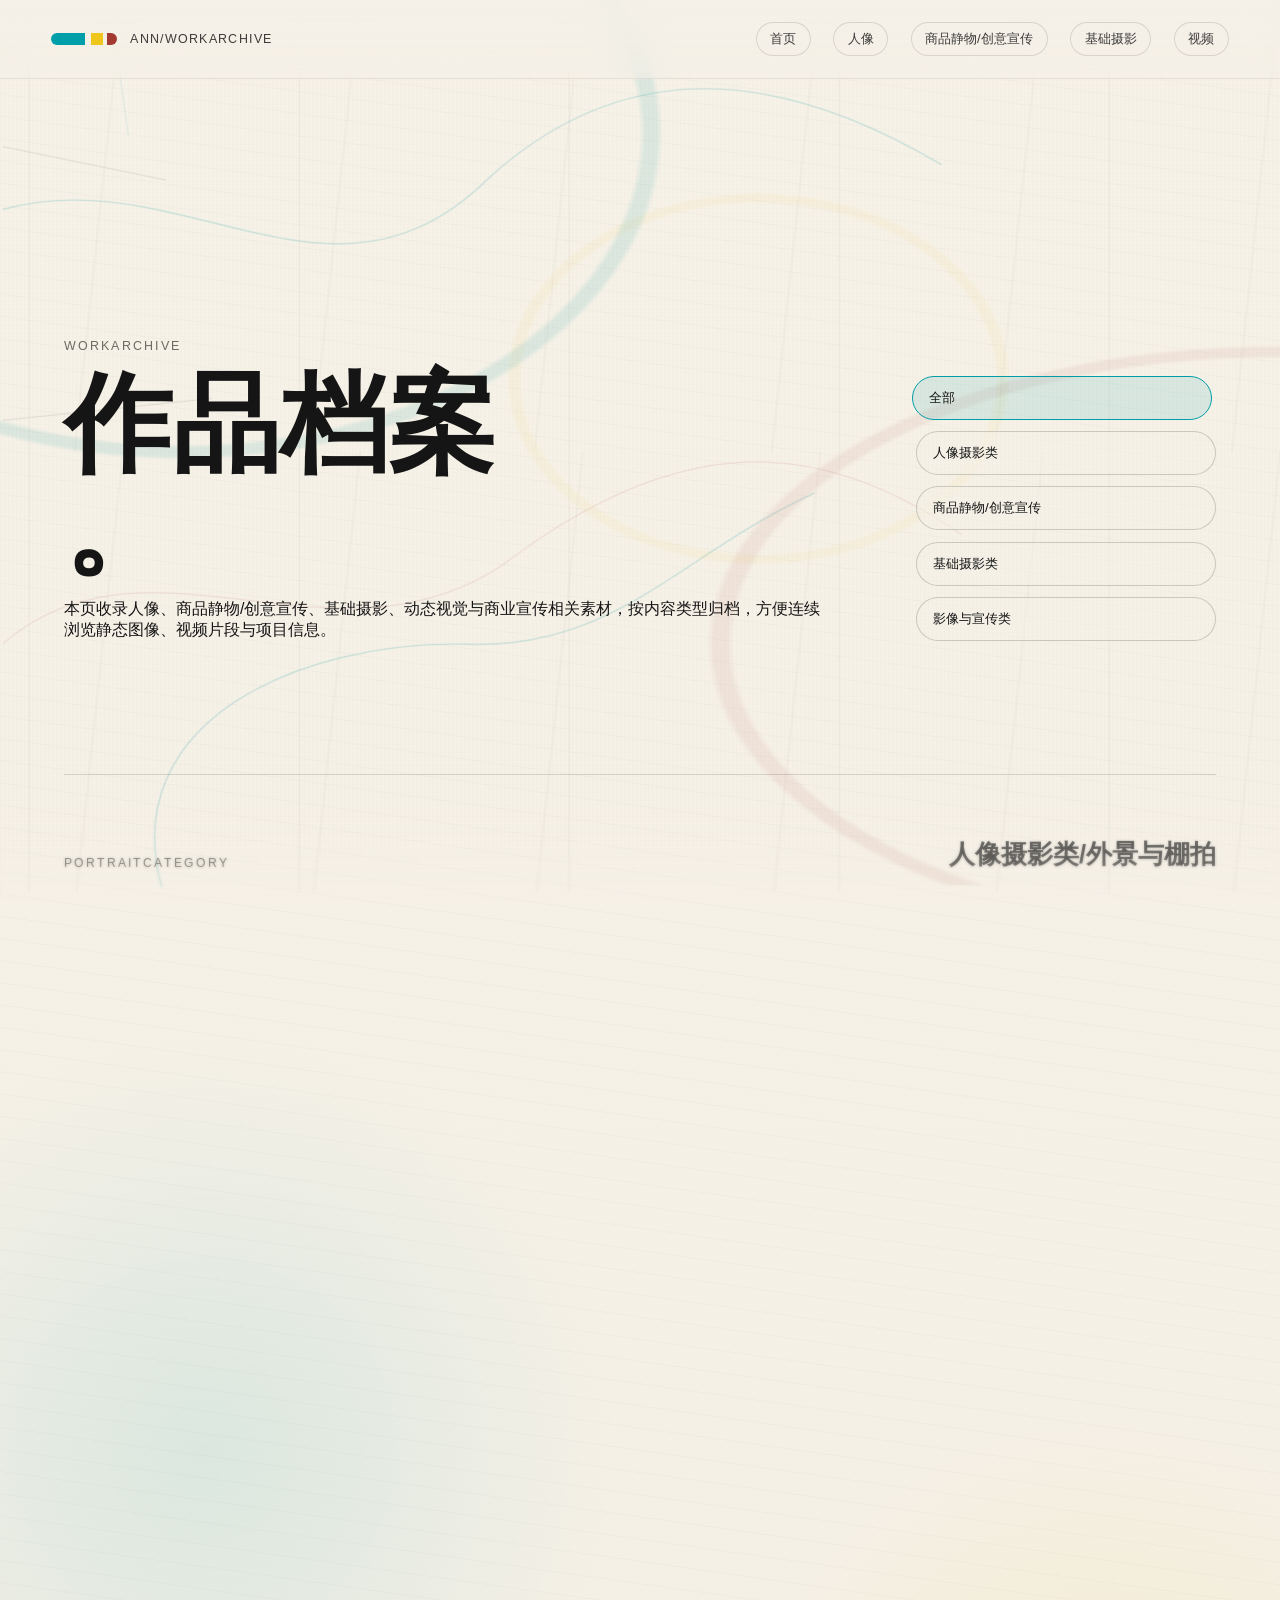
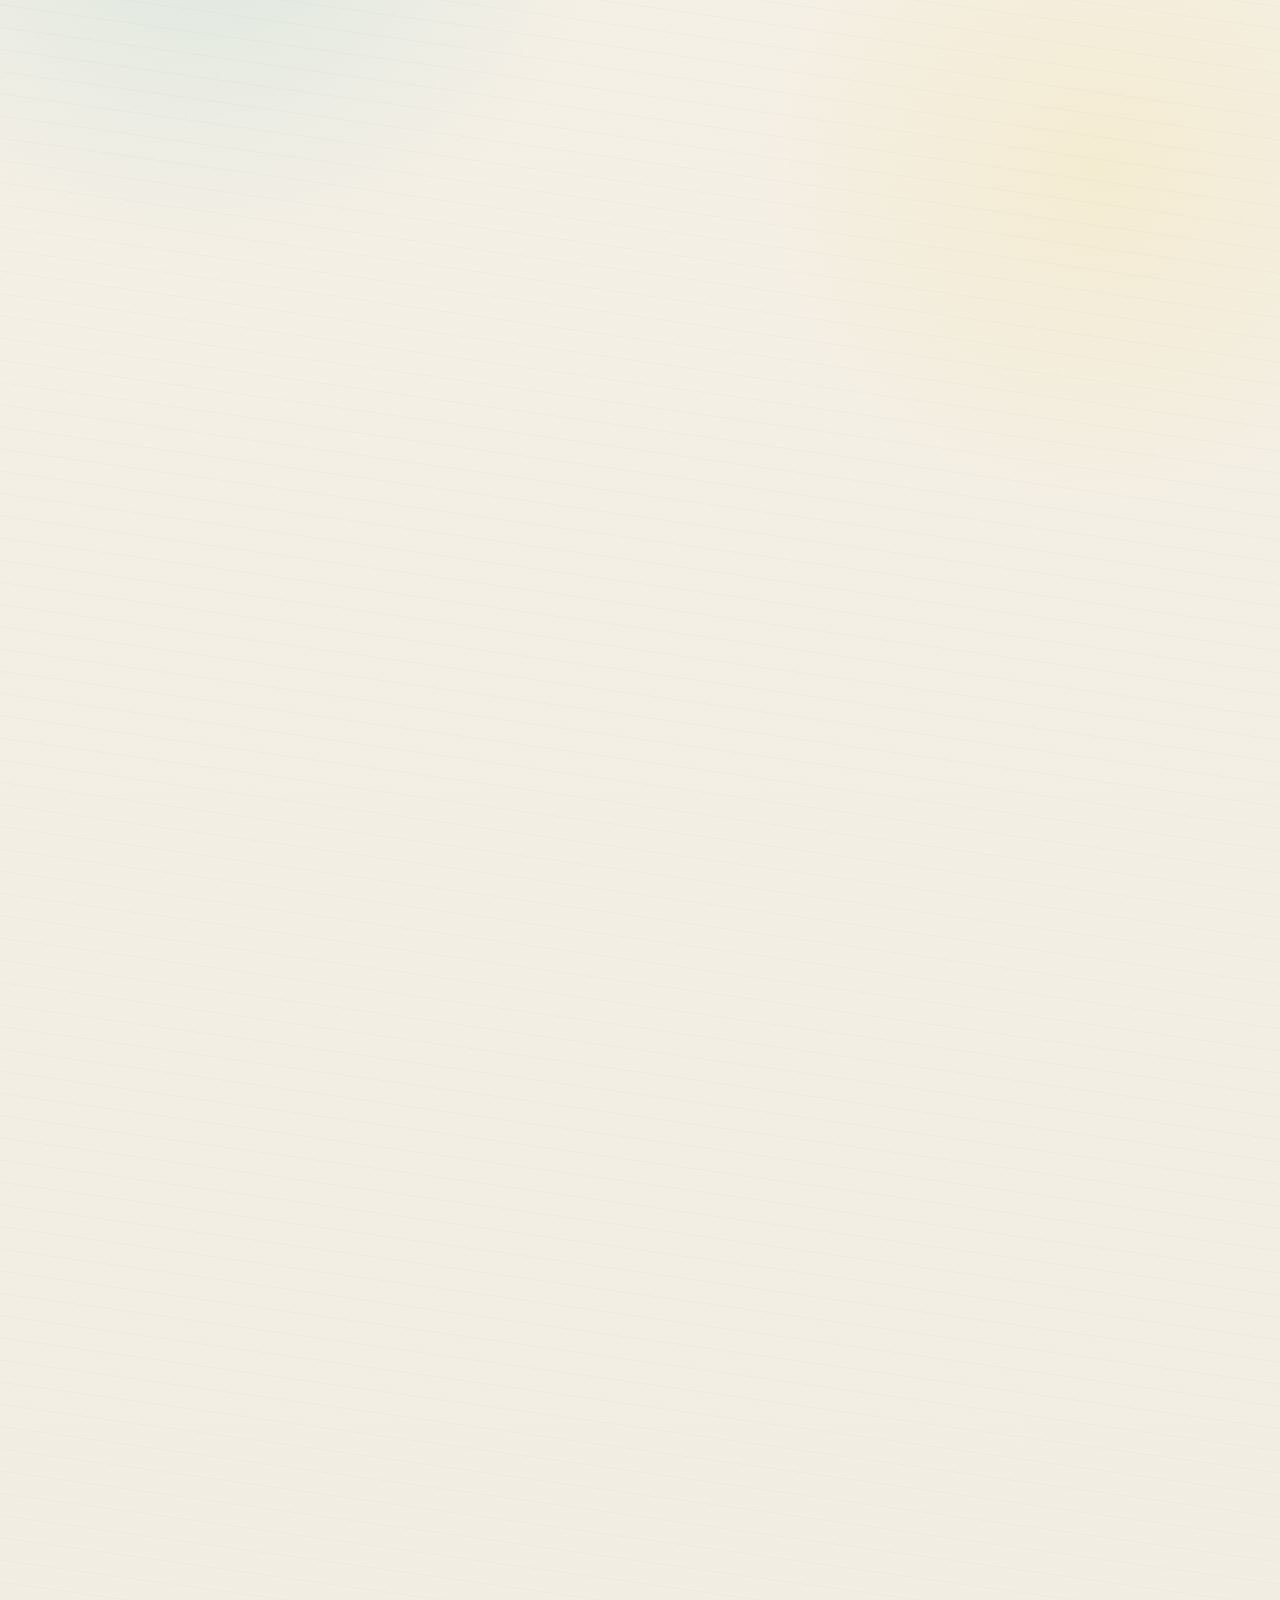
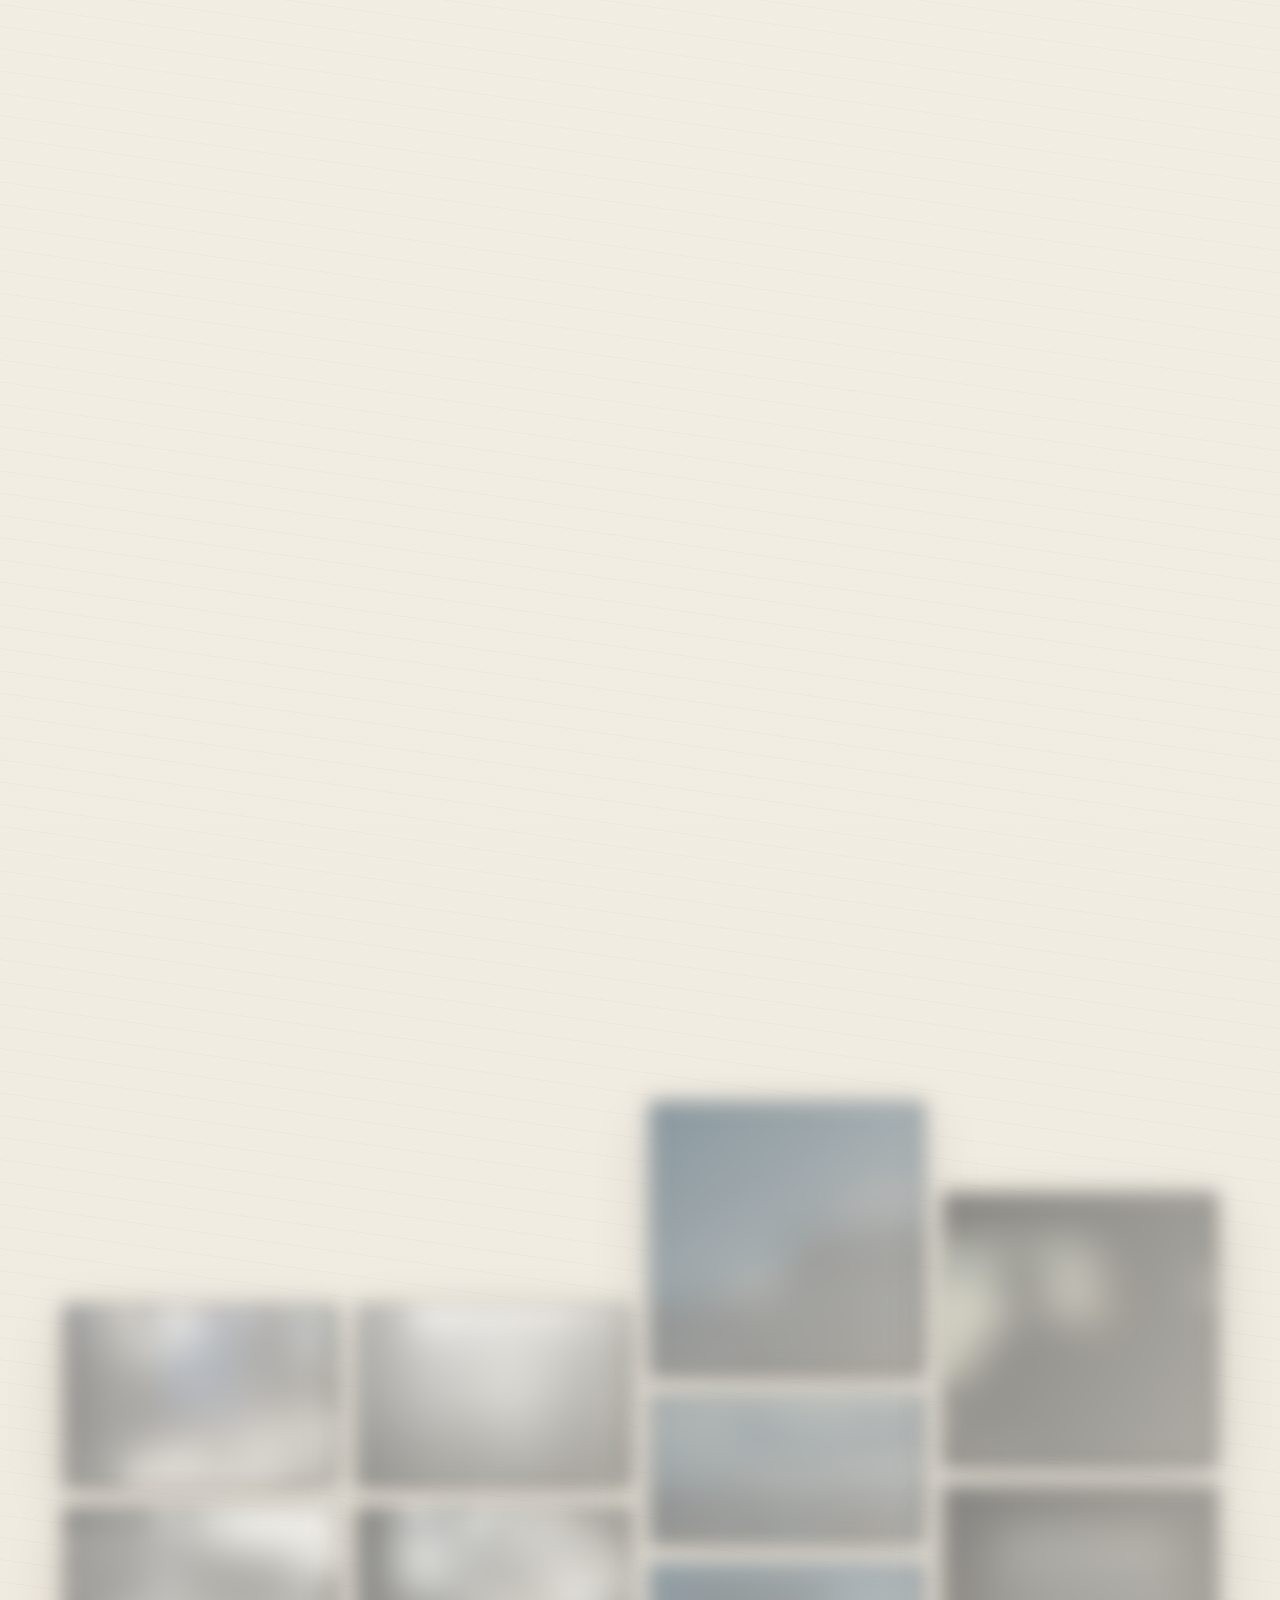
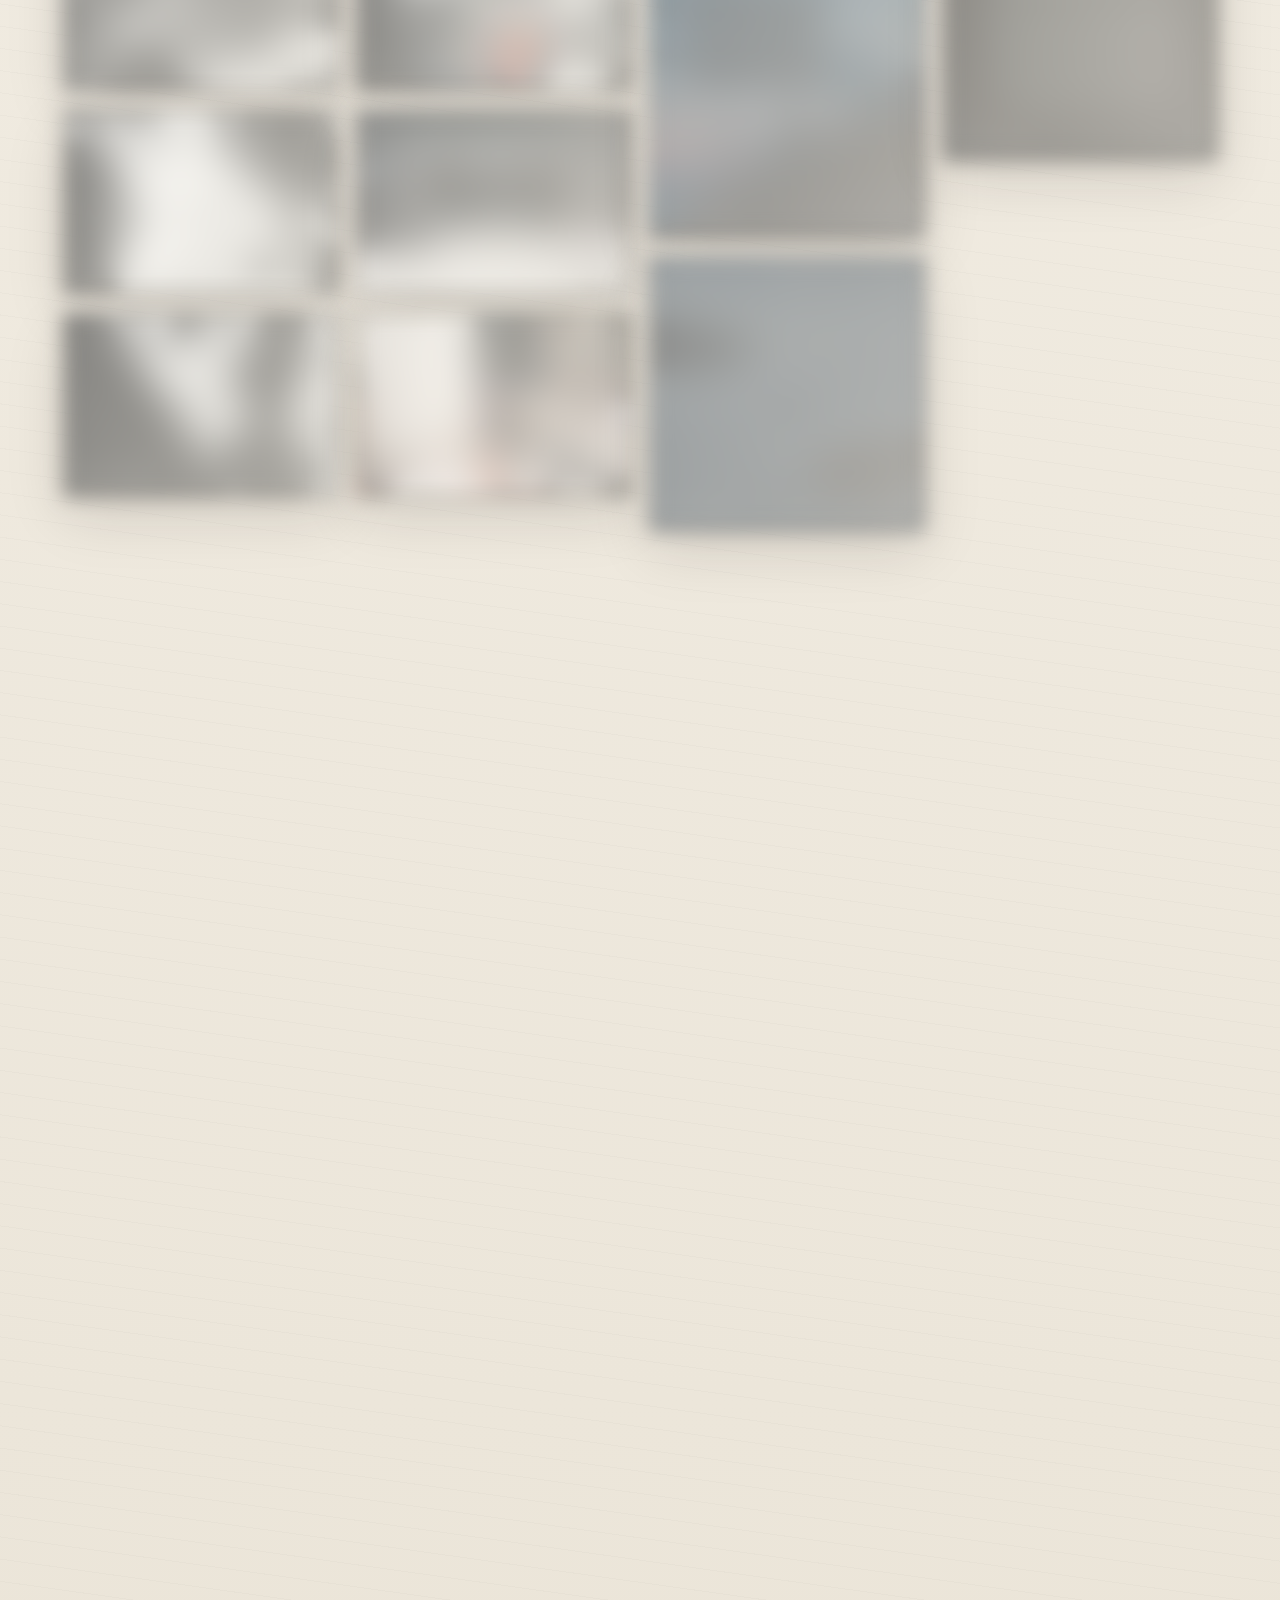
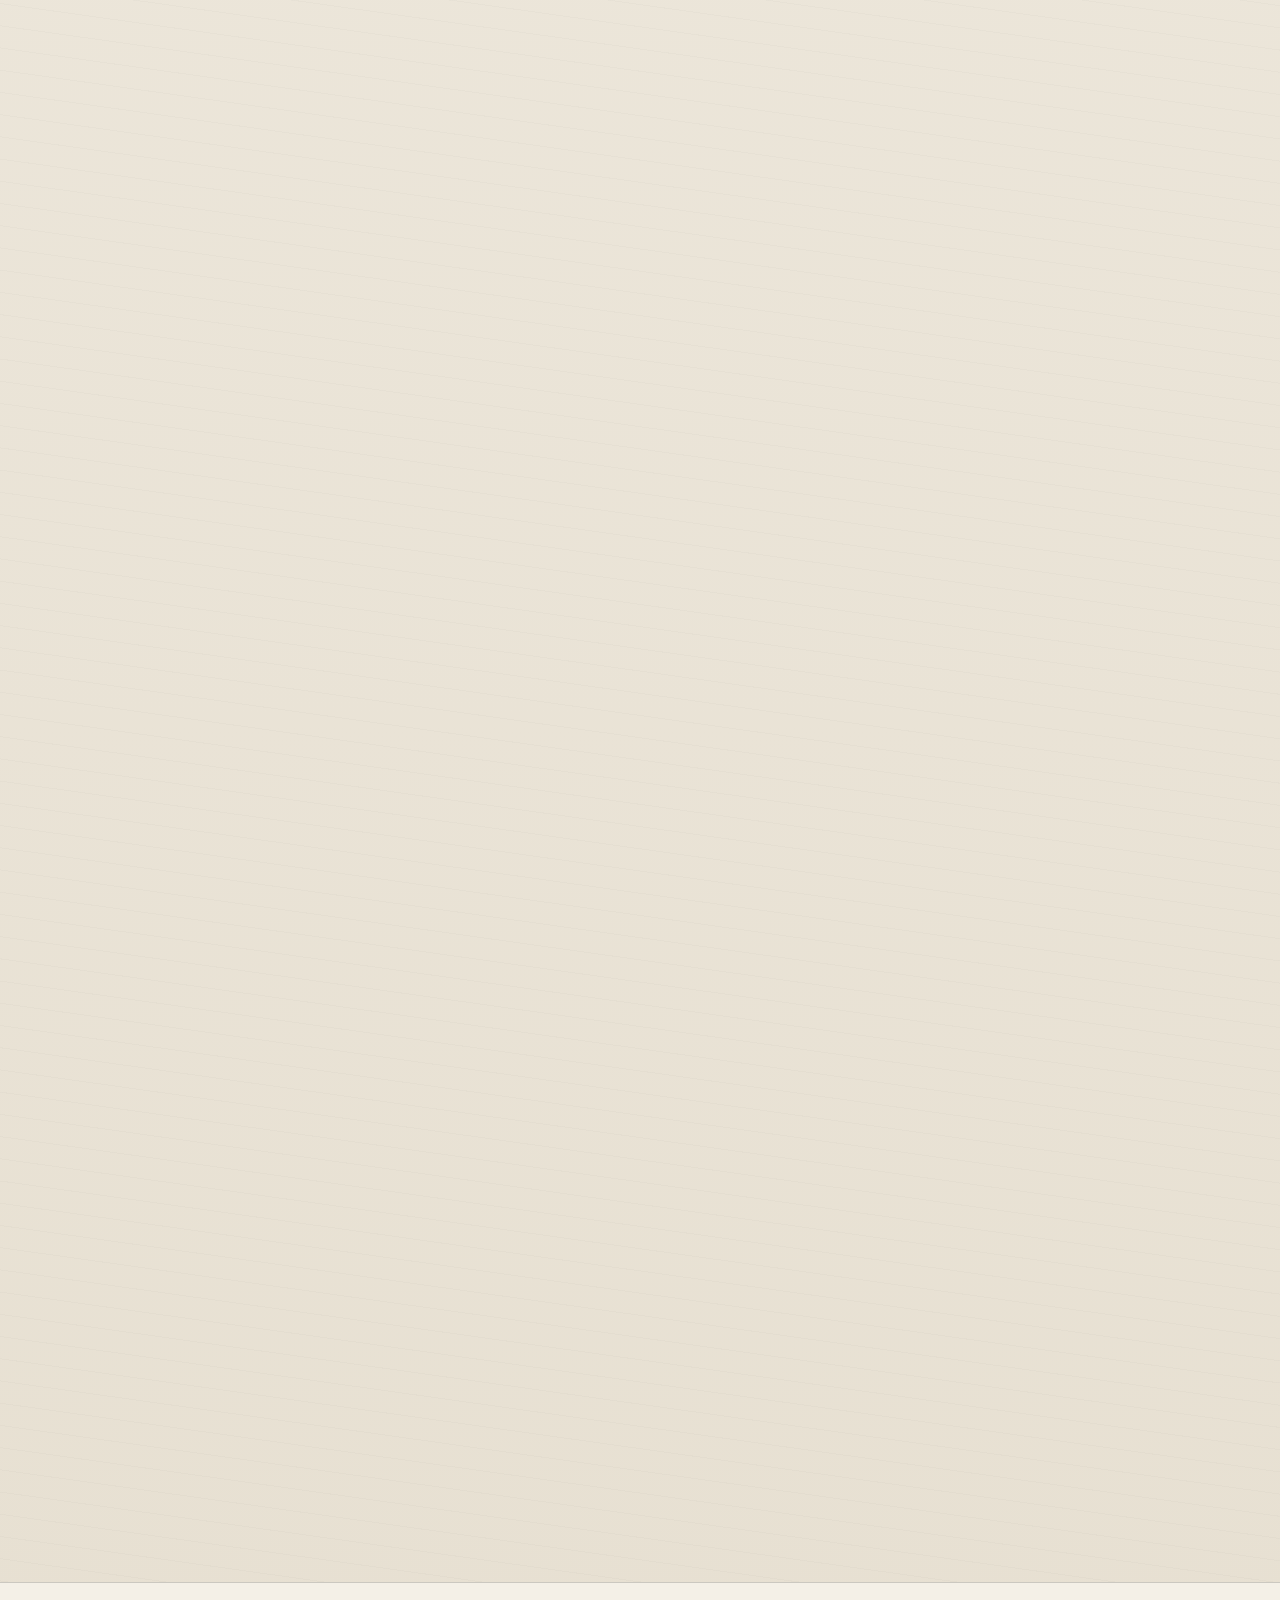
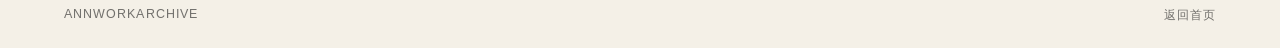
==== commit b00515e3: "Add product cap and bag to creative gallery" ====
--- a/gallery.html
+++ b/gallery.html
@@ -127,9 +127,17 @@
         </div>
 
         <div class="masonry-grid" data-gallery-group="creative">
-          <button class="masonry-item gallery-item reveal" type="button" data-category="creative" data-title="商品静物 / 球鞋" data-src="assets/images/creative/product-sneaker-01.webp">
+          <button class="masonry-item gallery-item product-item reveal" type="button" data-category="creative" data-title="商品静物 / FILA 棒球帽" data-src="assets/images/creative/product-cap-01.webp">
+            <img src="assets/images/creative/product-cap-01.webp" alt="白色 FILA 棒球帽的正面、侧面与背面展示">
+            <span>product / cap</span>
+          </button>
+          <button class="masonry-item gallery-item product-item reveal" type="button" data-category="creative" data-title="商品静物 / 球鞋" data-src="assets/images/creative/product-sneaker-01.webp">
             <img src="assets/images/creative/product-sneaker-01.webp" alt="黑色运动鞋侧面商品静物拍摄">
             <span>product / 001</span>
+          </button>
+          <button class="masonry-item gallery-item product-item reveal" type="button" data-category="creative" data-title="商品静物 / FILA 手提包" data-src="assets/images/creative/product-bag-01.webp">
+            <img src="assets/images/creative/product-bag-01.webp" alt="米色与棕色拼接的 FILA 手提包">
+            <span>product / bag</span>
           </button>
           <button class="masonry-item gallery-item reveal" type="button" data-category="creative" data-title="brand style 01" data-src="assets/images/creative/photography-brand-01.webp">
             <img src="assets/images/creative/photography-brand-01.webp" alt="品牌风格化拍摄，黄色画面与标识构成">
--- a/css/styles.css
+++ b/css/styles.css
@@ -901,6 +901,8 @@
 .archive-creative .archive-preview-meta {
   right: 8%;
   bottom: 8%;
+  color: #25231f;
+  text-shadow: 0 1px 8px rgba(255, 255, 255, 0.7);
 }
 
 .archive-stack {
@@ -952,6 +954,11 @@
   text-shadow: 0 1px 12px rgba(0, 0, 0, 0.35);
 }
 
+.archive-card.product-card > span {
+  color: #25231f;
+  text-shadow: 0 1px 8px rgba(255, 255, 255, 0.7);
+}
+
 .archive-workbench:hover .archive-card,
 .archive-workbench:focus-within .archive-card {
   transform: translateX(calc((var(--i) - 2) * 30px)) rotate(calc(-11deg + var(--i) * 5deg)) translateY(calc(var(--i) * -4px));
@@ -1251,6 +1258,11 @@
   text-shadow: 0 2px 16px rgba(0, 0, 0, 0.4);
 }
 
+.masonry-item.product-item > span {
+  color: #25231f;
+  text-shadow: 0 1px 8px rgba(255, 255, 255, 0.7);
+}
+
 .masonry-item:hover,
 .masonry-item:focus-visible {
   z-index: 3;
@@ -1821,6 +1833,19 @@
     transform: translate3d(calc((var(--i) - 1.5) * 12px), -54px, 0) rotate(0deg) scale(1.08) !important;
   }
 
+  .project-creative {
+    grid-template-columns: minmax(0, 1fr);
+  }
+
+  .project-creative .project-text,
+  .project-creative .archive-workbench {
+    min-width: 0;
+  }
+
+  .project-creative .archive-link {
+    max-width: 100%;
+  }
+
   .masonry-grid {
     column-count: 2;
   }
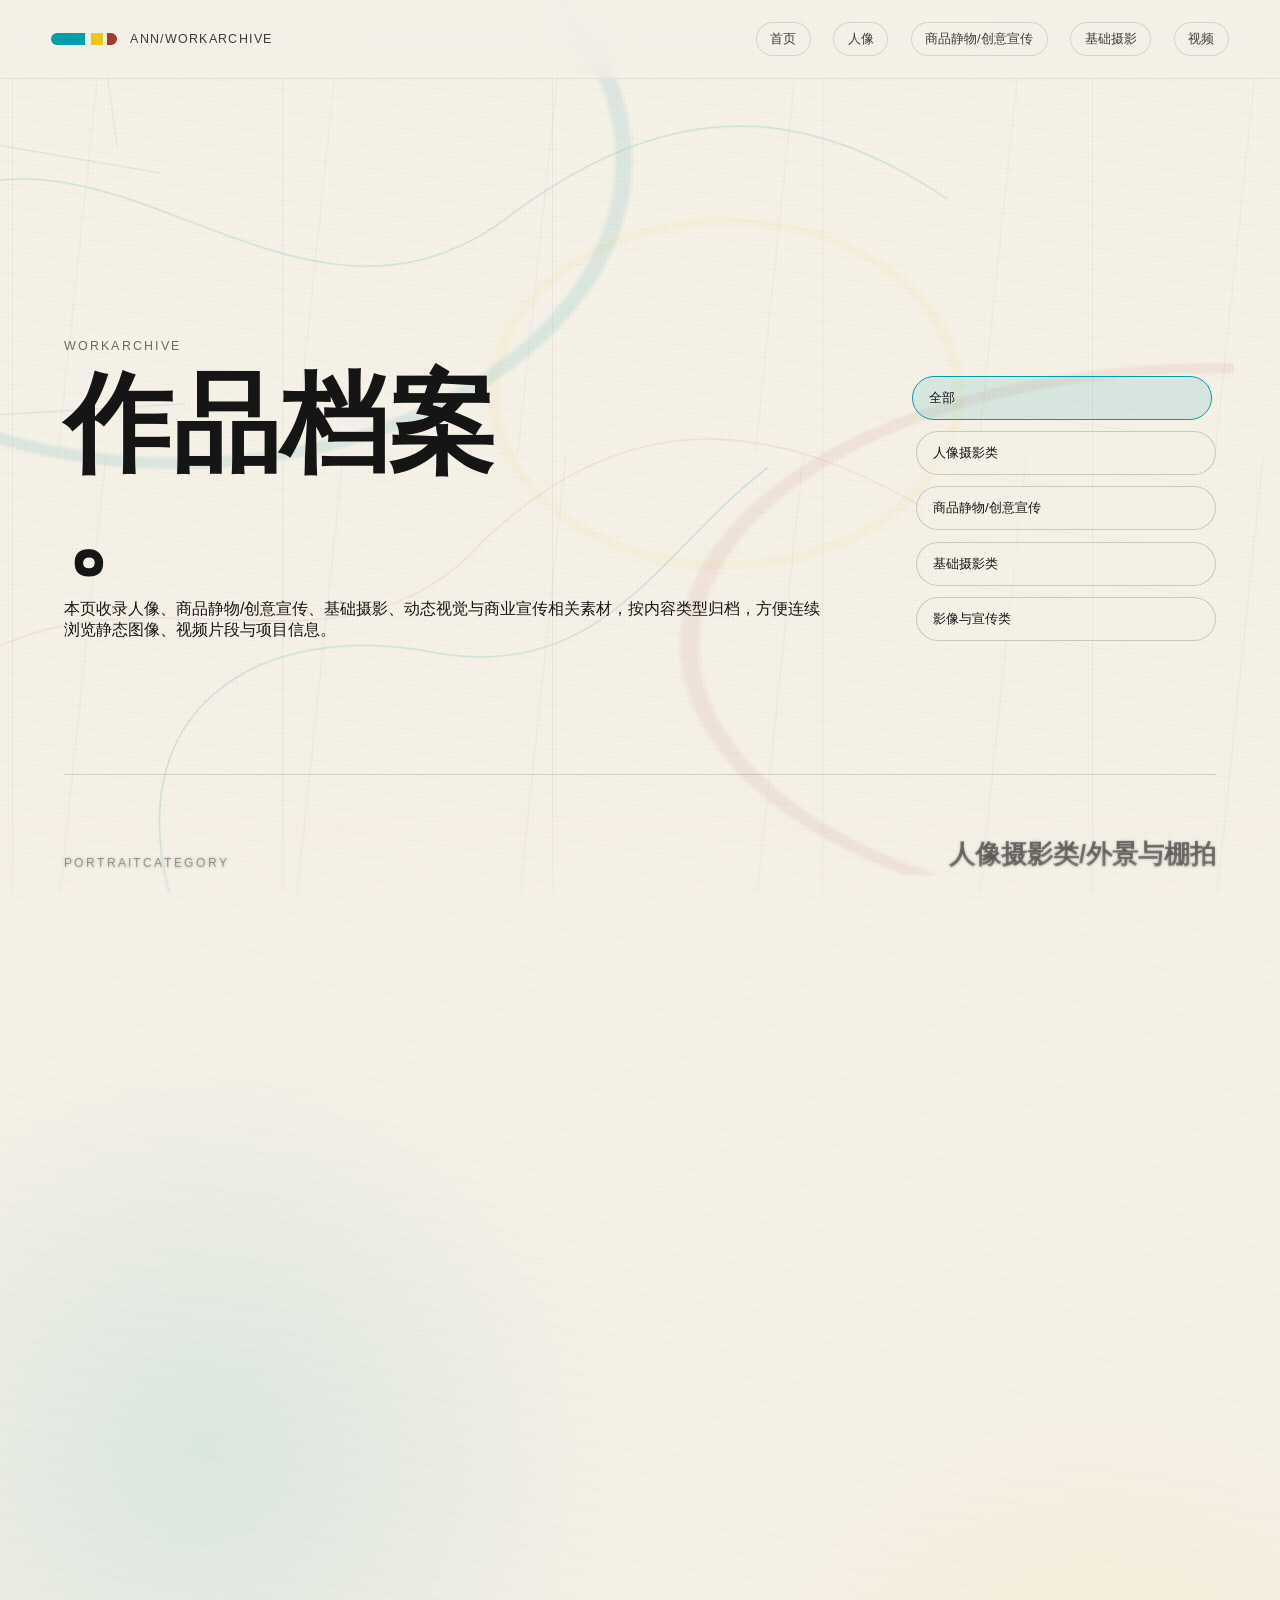
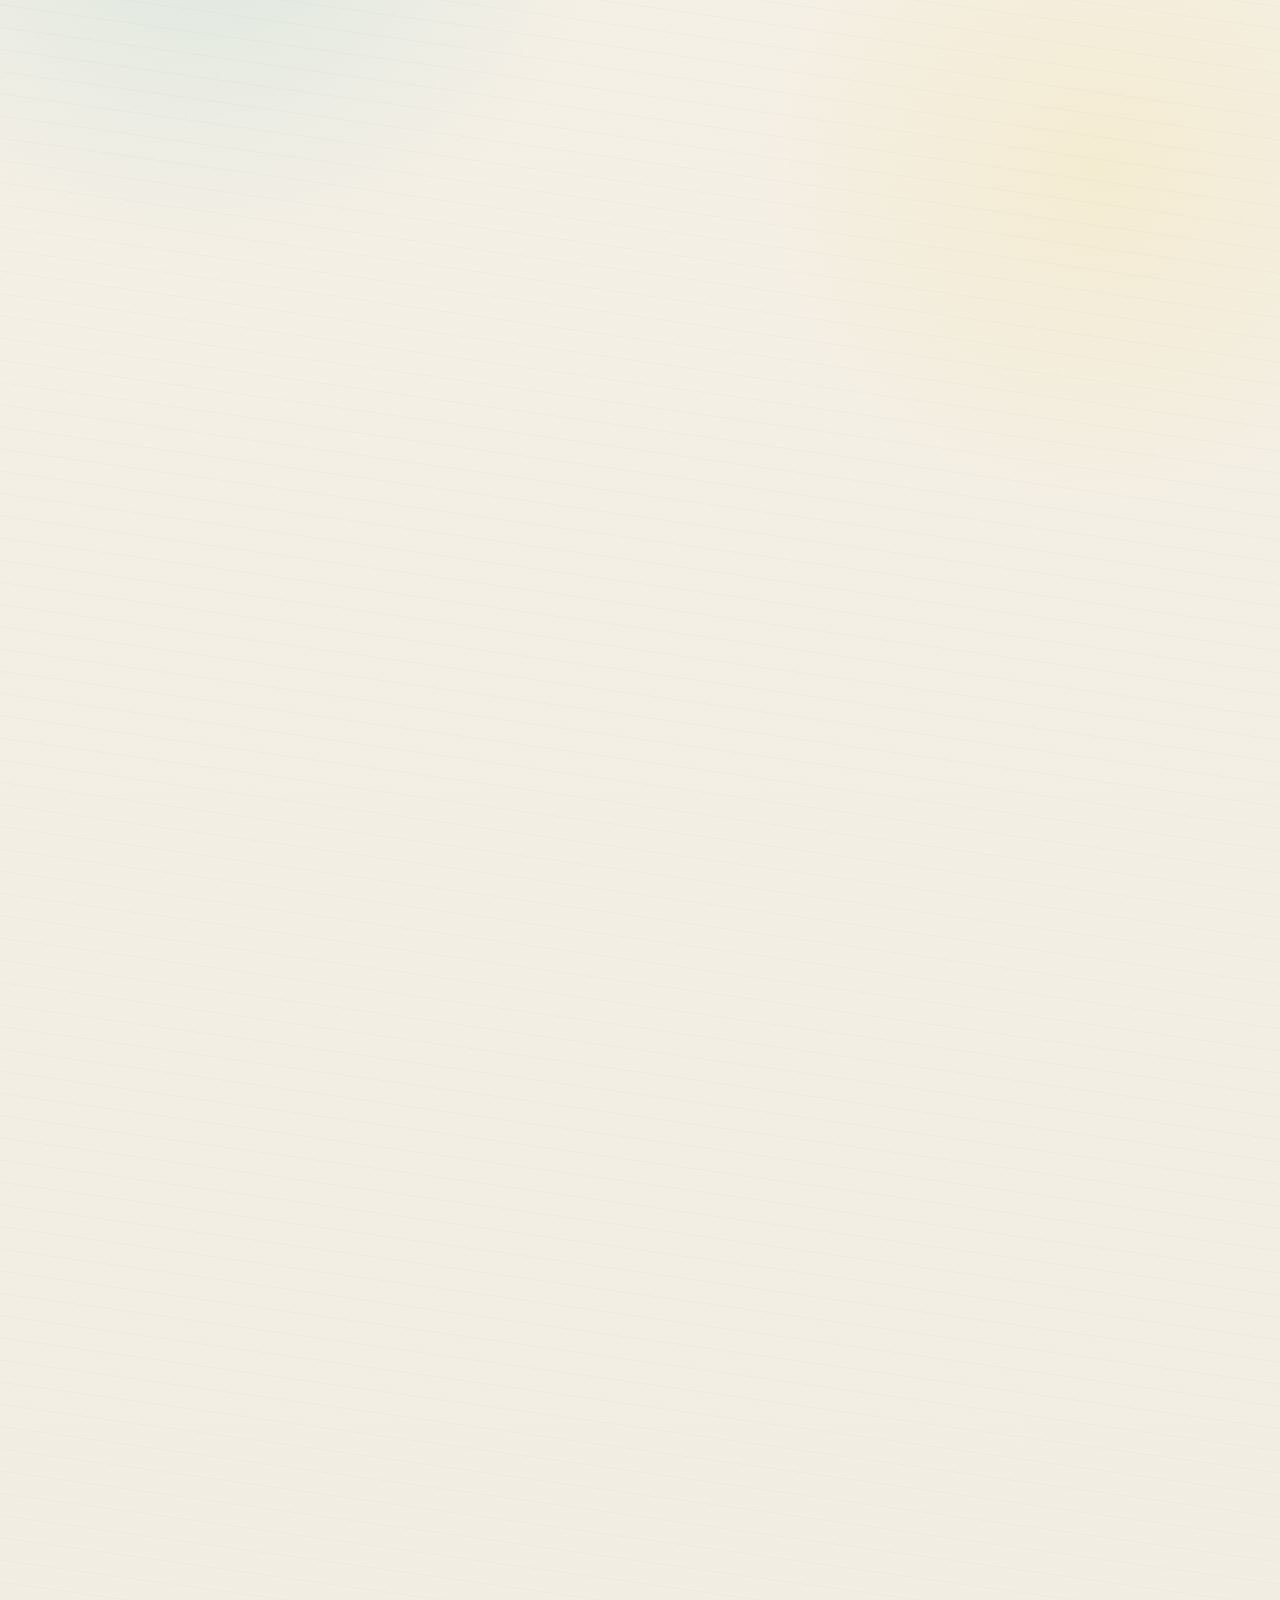
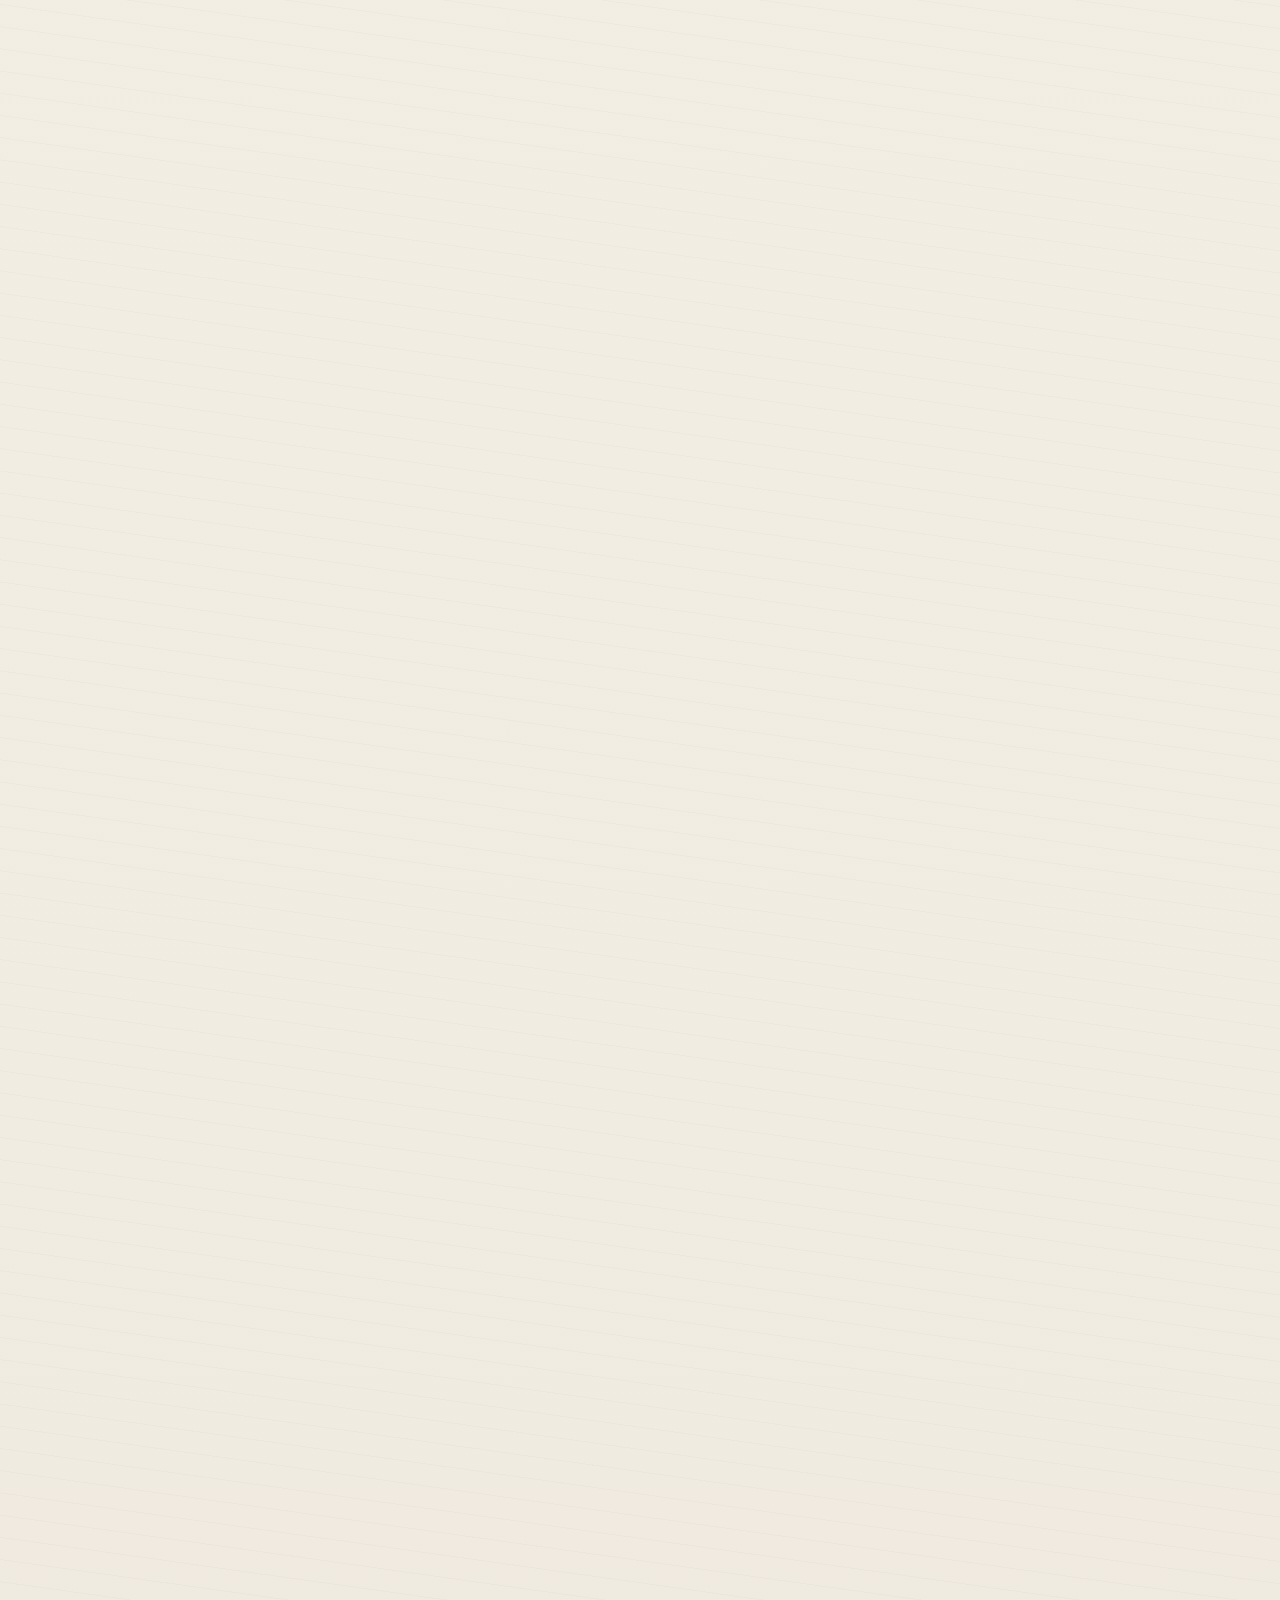
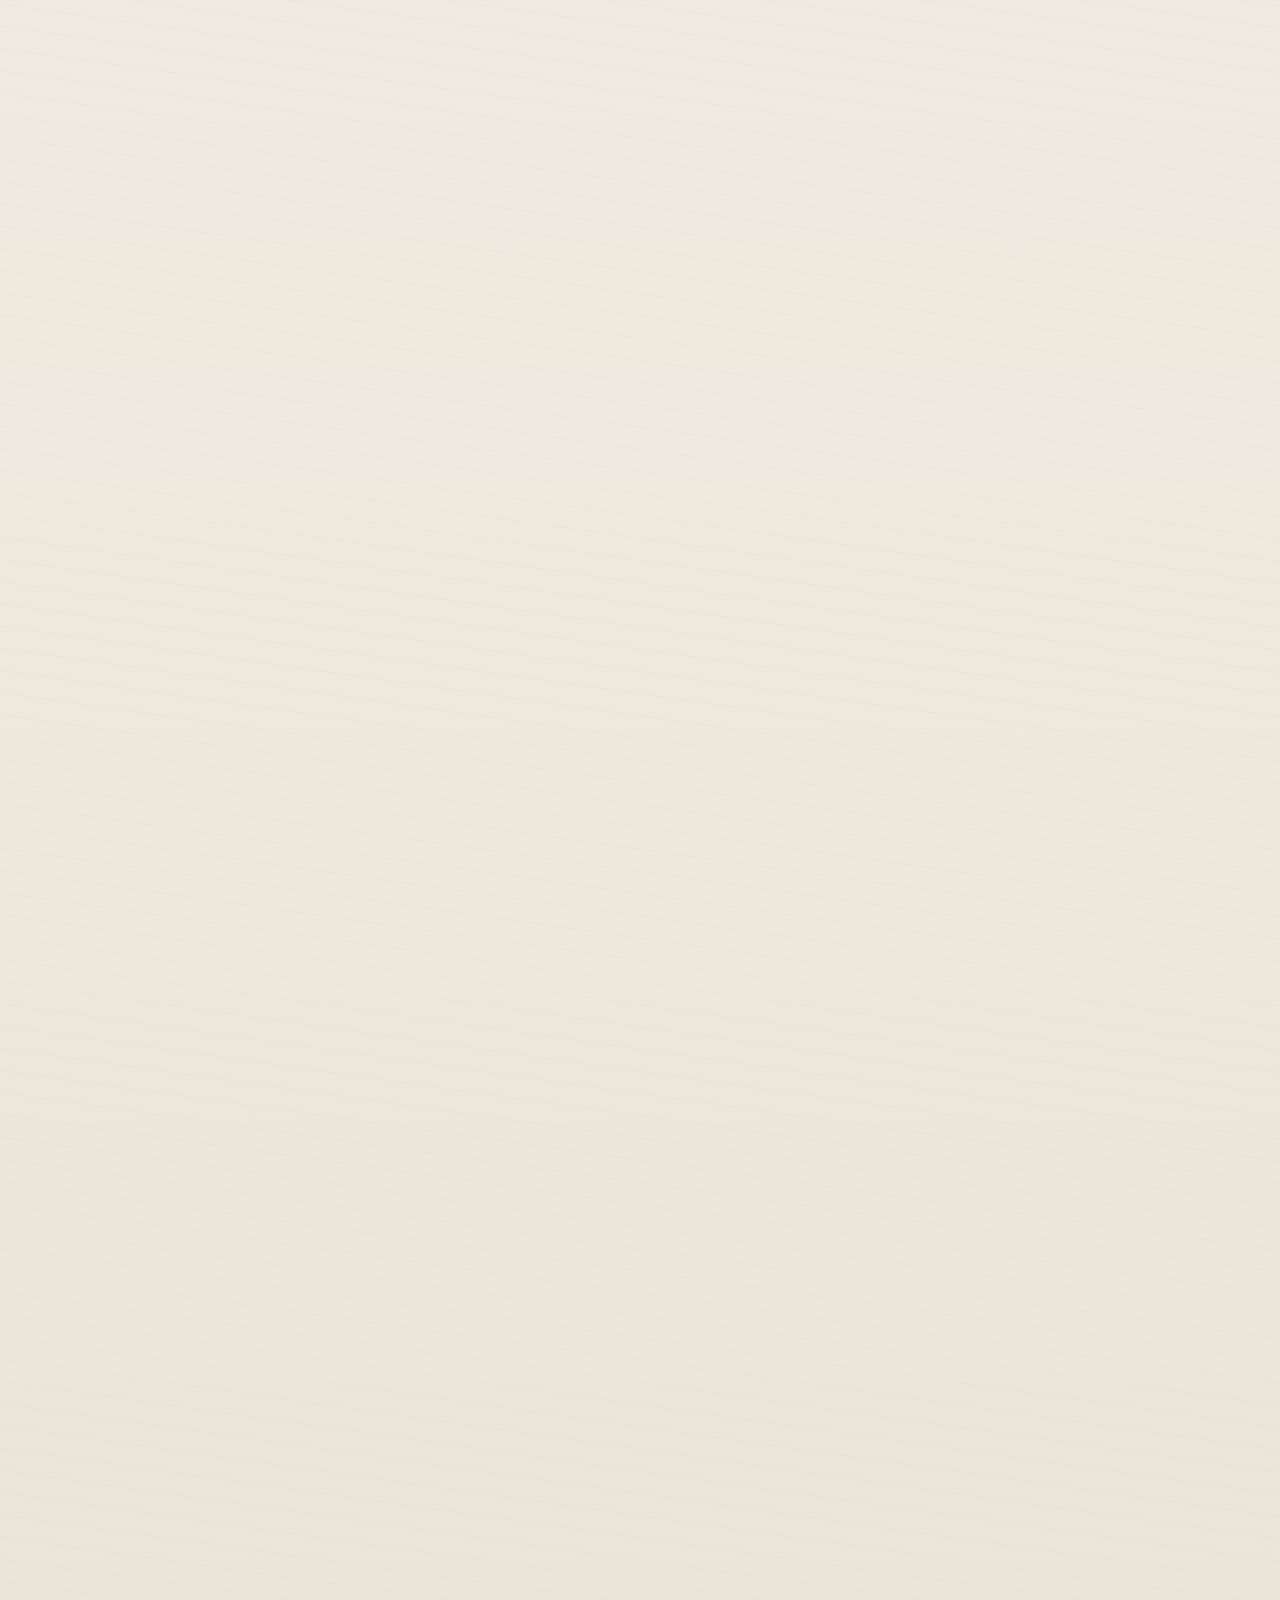
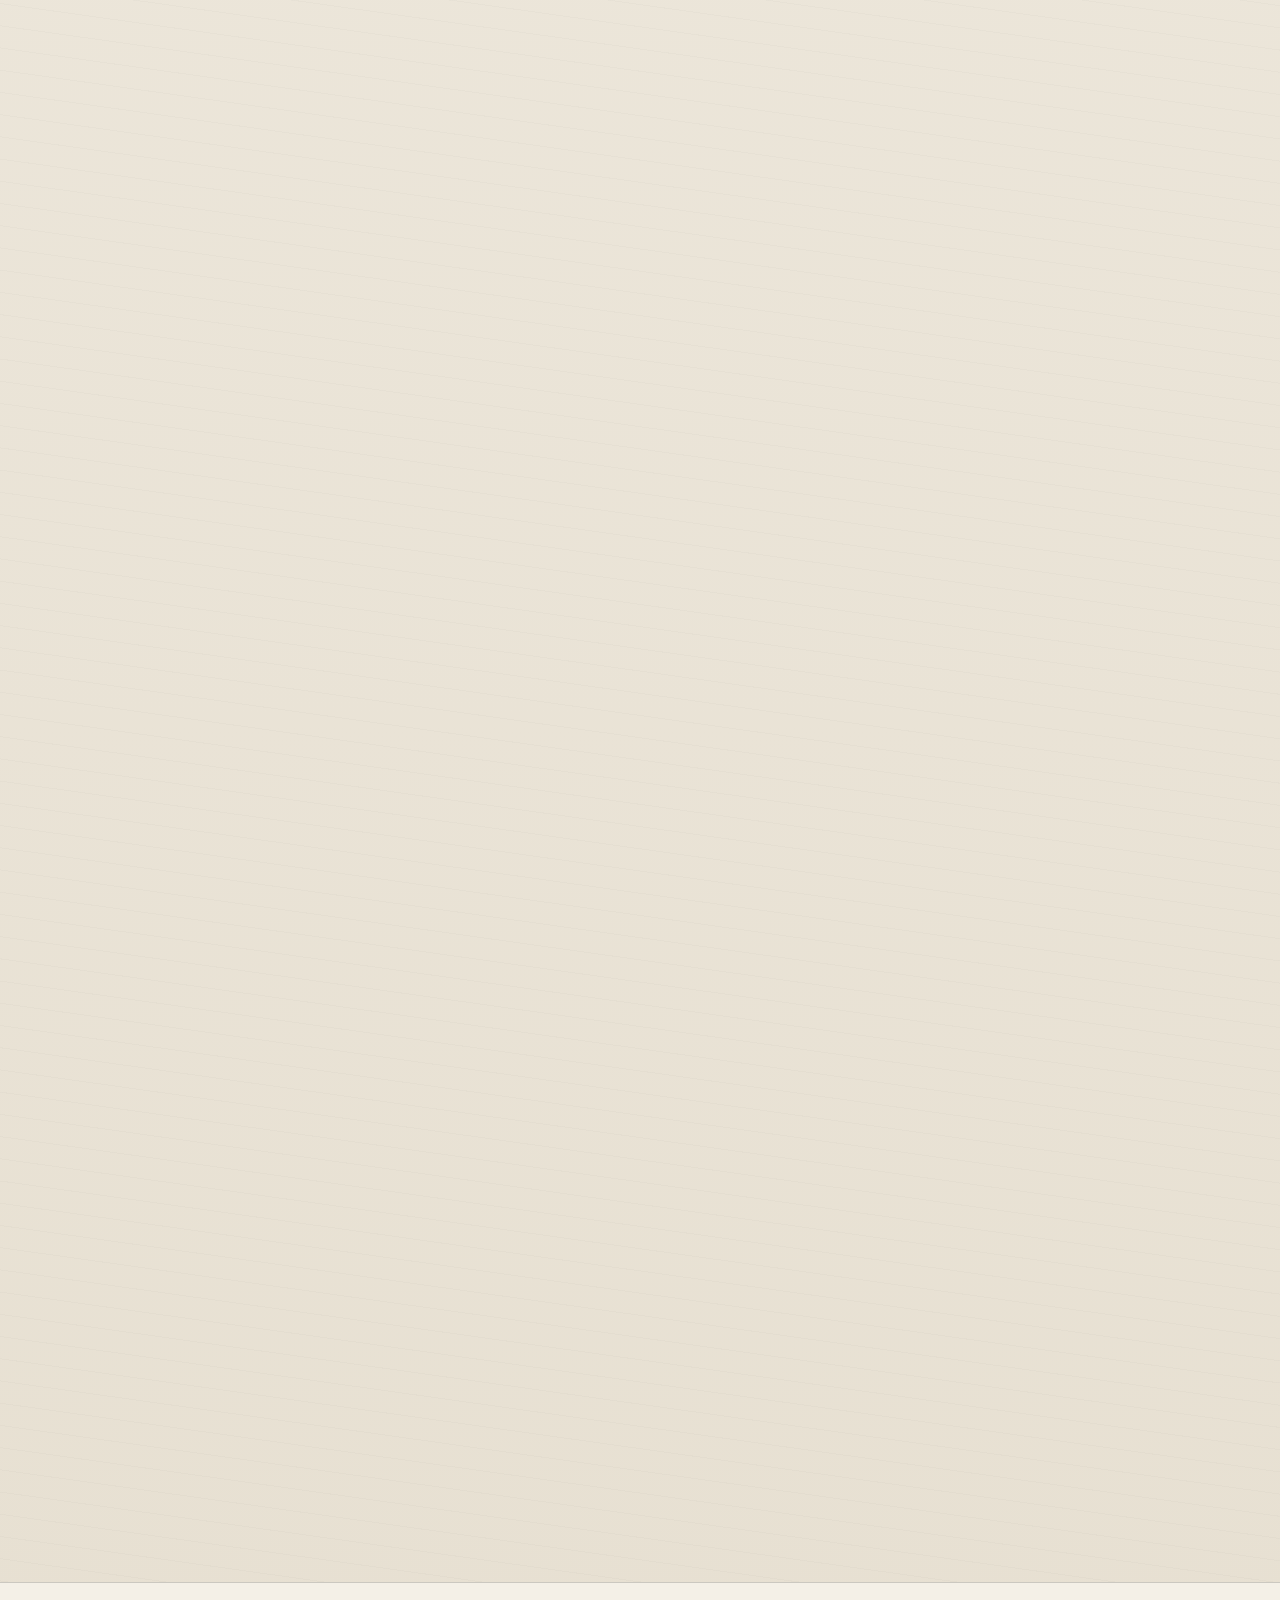
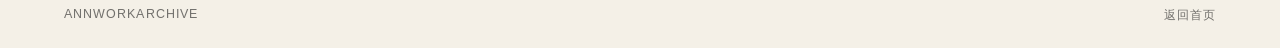
==== commit aac05eb1: "Style FILA cap as sport editorial image" ====
--- a/gallery.html
+++ b/gallery.html
@@ -127,8 +127,8 @@
         </div>
 
         <div class="masonry-grid" data-gallery-group="creative">
-          <button class="masonry-item gallery-item product-item reveal" type="button" data-category="creative" data-title="商品静物 / FILA 棒球帽" data-src="assets/images/creative/product-cap-01.webp">
-            <img src="assets/images/creative/product-cap-01.webp" alt="白色 FILA 棒球帽的正面、侧面与背面展示">
+          <button class="masonry-item gallery-item product-item reveal" type="button" data-category="creative" data-title="商品静物 / FILA 棒球帽" data-src="assets/images/creative/product-cap-editorial-01.webp">
+            <img src="assets/images/creative/product-cap-editorial-01.webp" alt="FILA 棒球帽三视角运动时装风格宣传图">
             <span>product / cap</span>
           </button>
           <button class="masonry-item gallery-item product-item reveal" type="button" data-category="creative" data-title="商品静物 / 球鞋" data-src="assets/images/creative/product-sneaker-01.webp">
--- a/css/styles.css
+++ b/css/styles.css
@@ -903,6 +903,10 @@
   bottom: 8%;
   color: #25231f;
   text-shadow: 0 1px 8px rgba(255, 255, 255, 0.7);
+}
+
+.archive-creative .archive-preview-img[src*="product-cap-editorial"] {
+  object-position: center top;
 }
 
 .archive-stack {
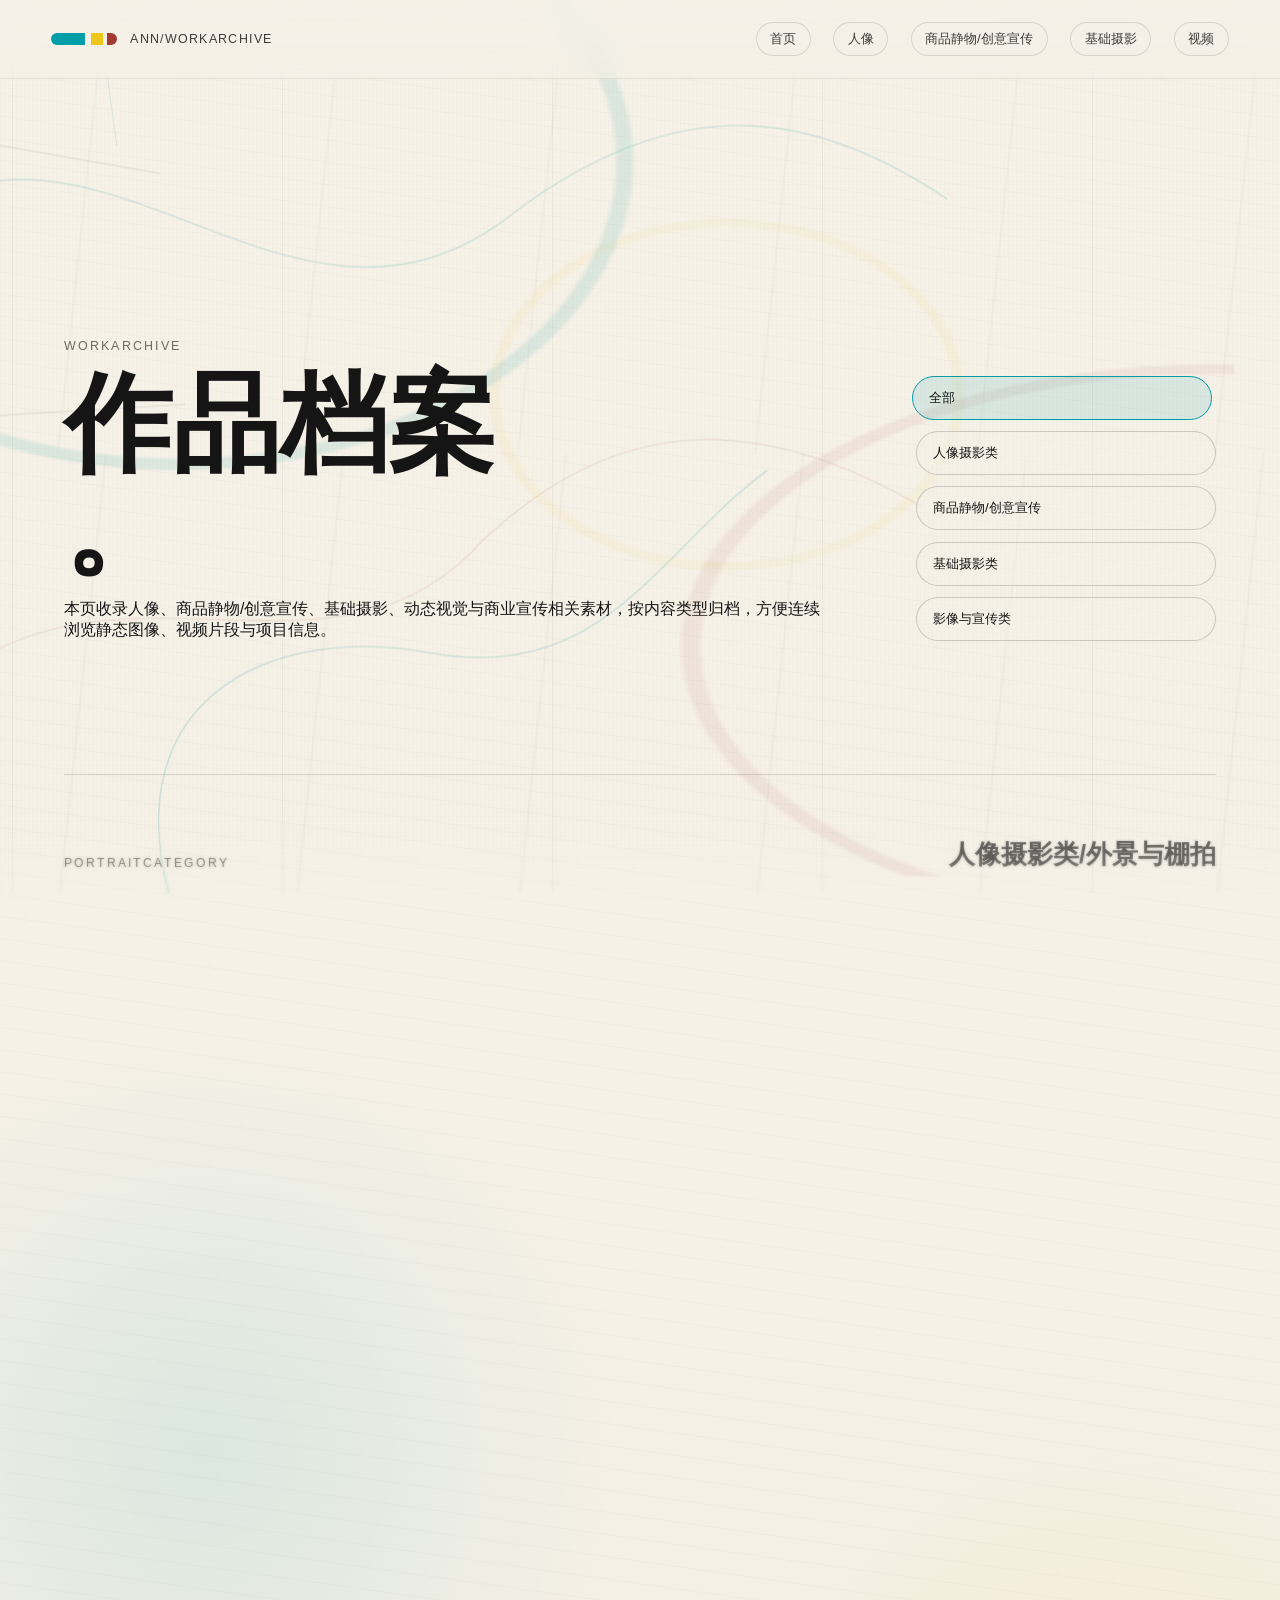
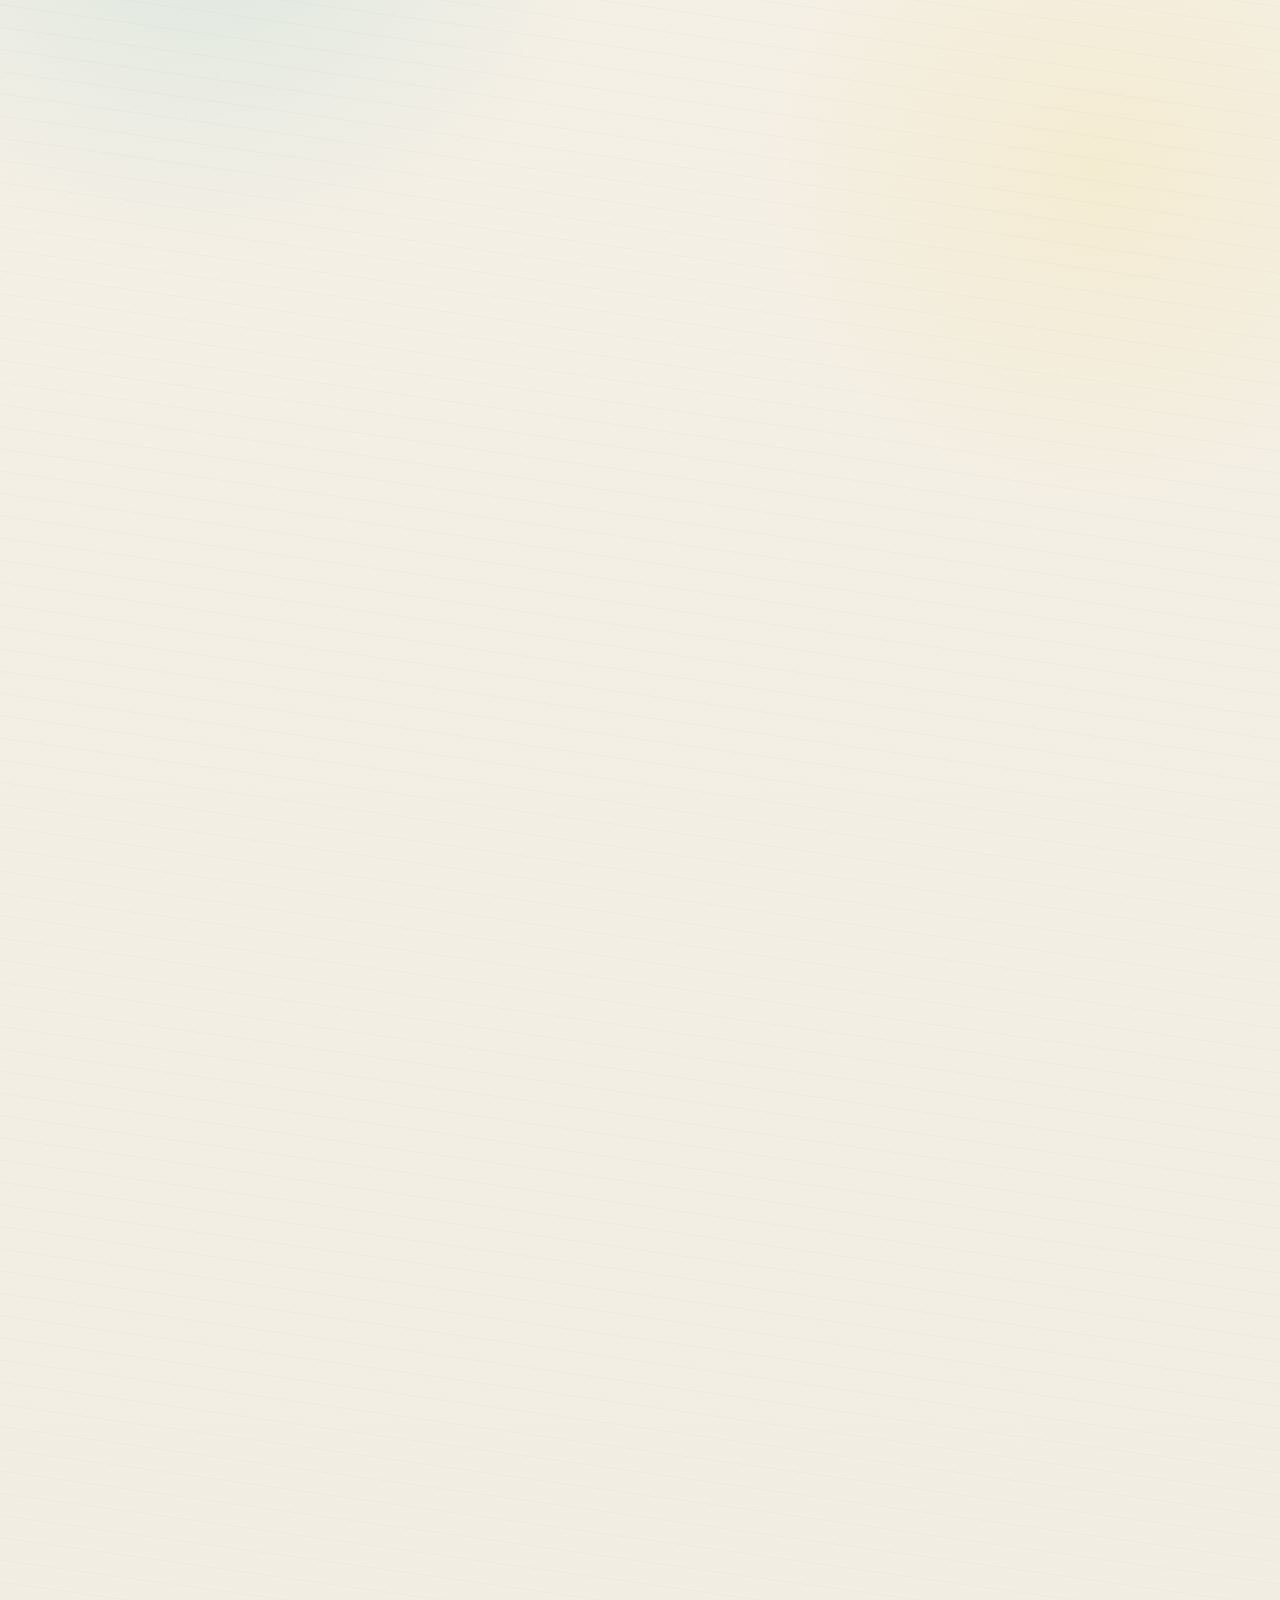
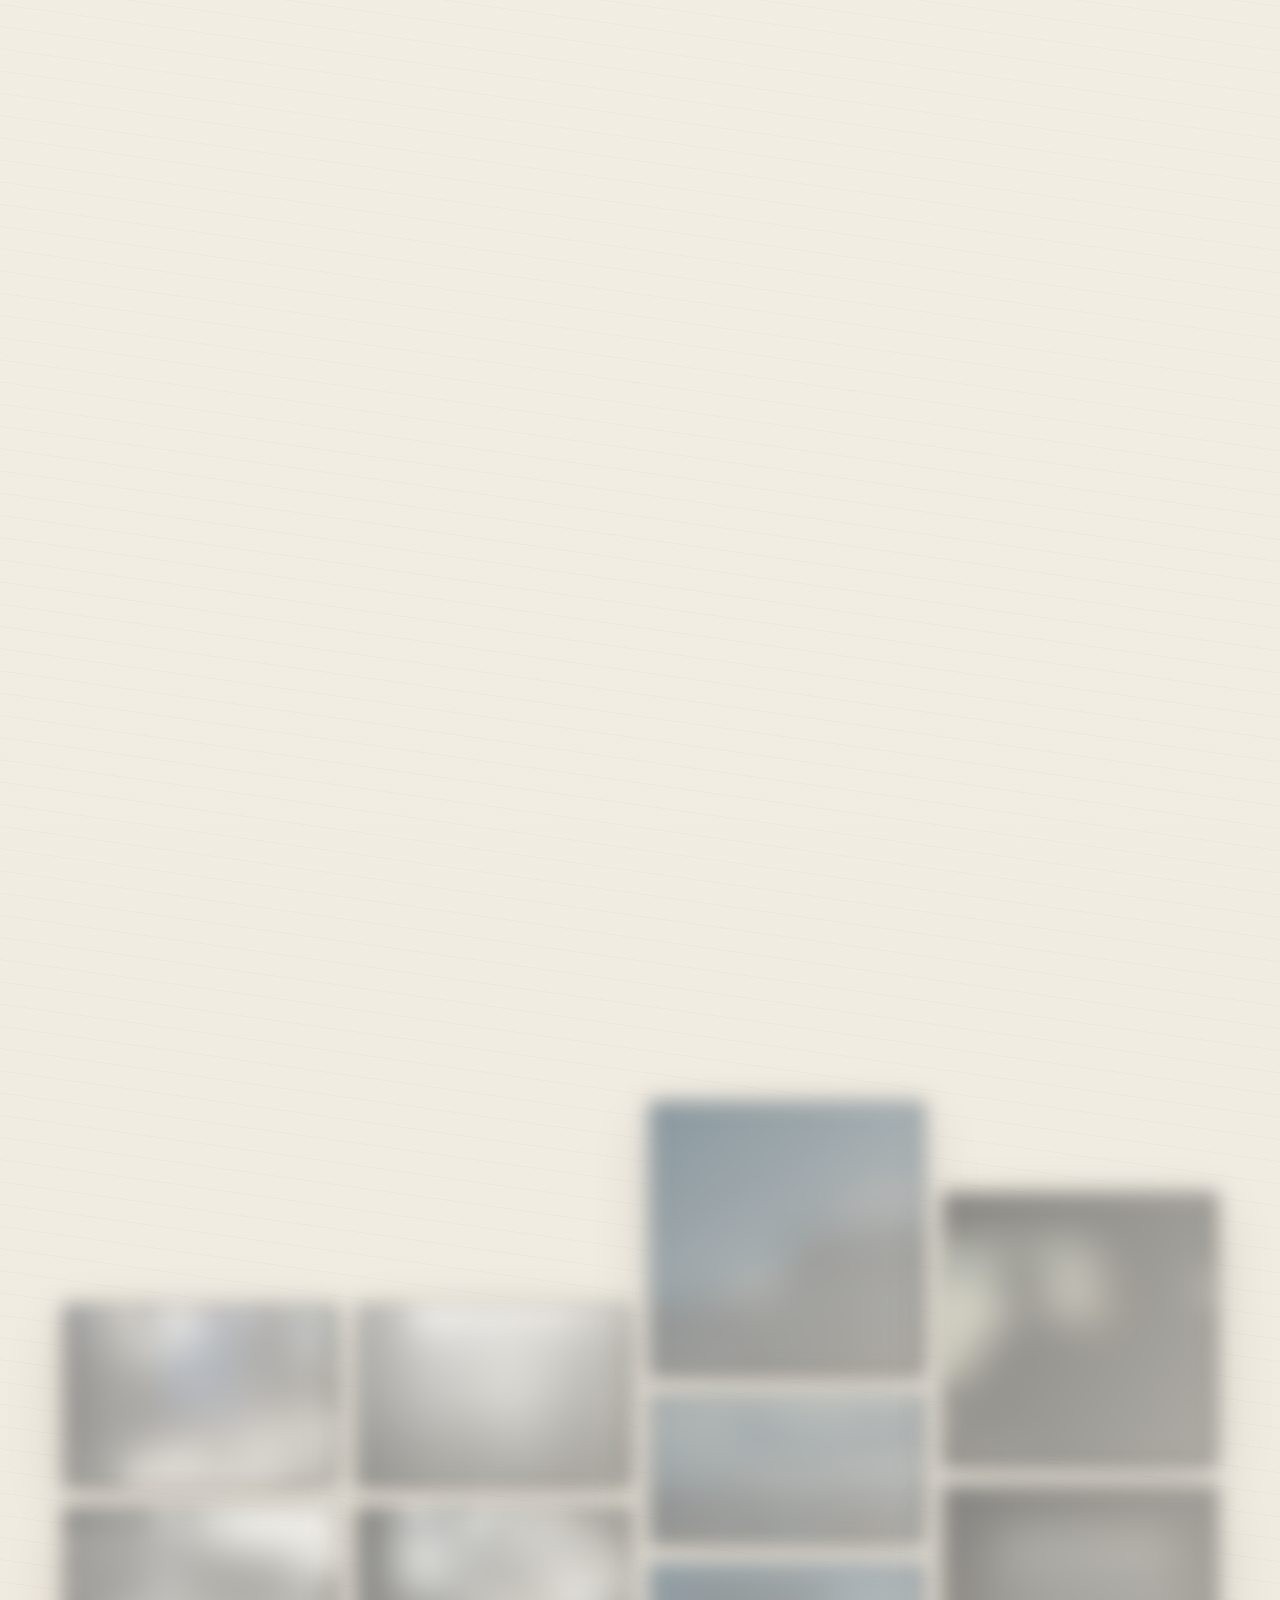
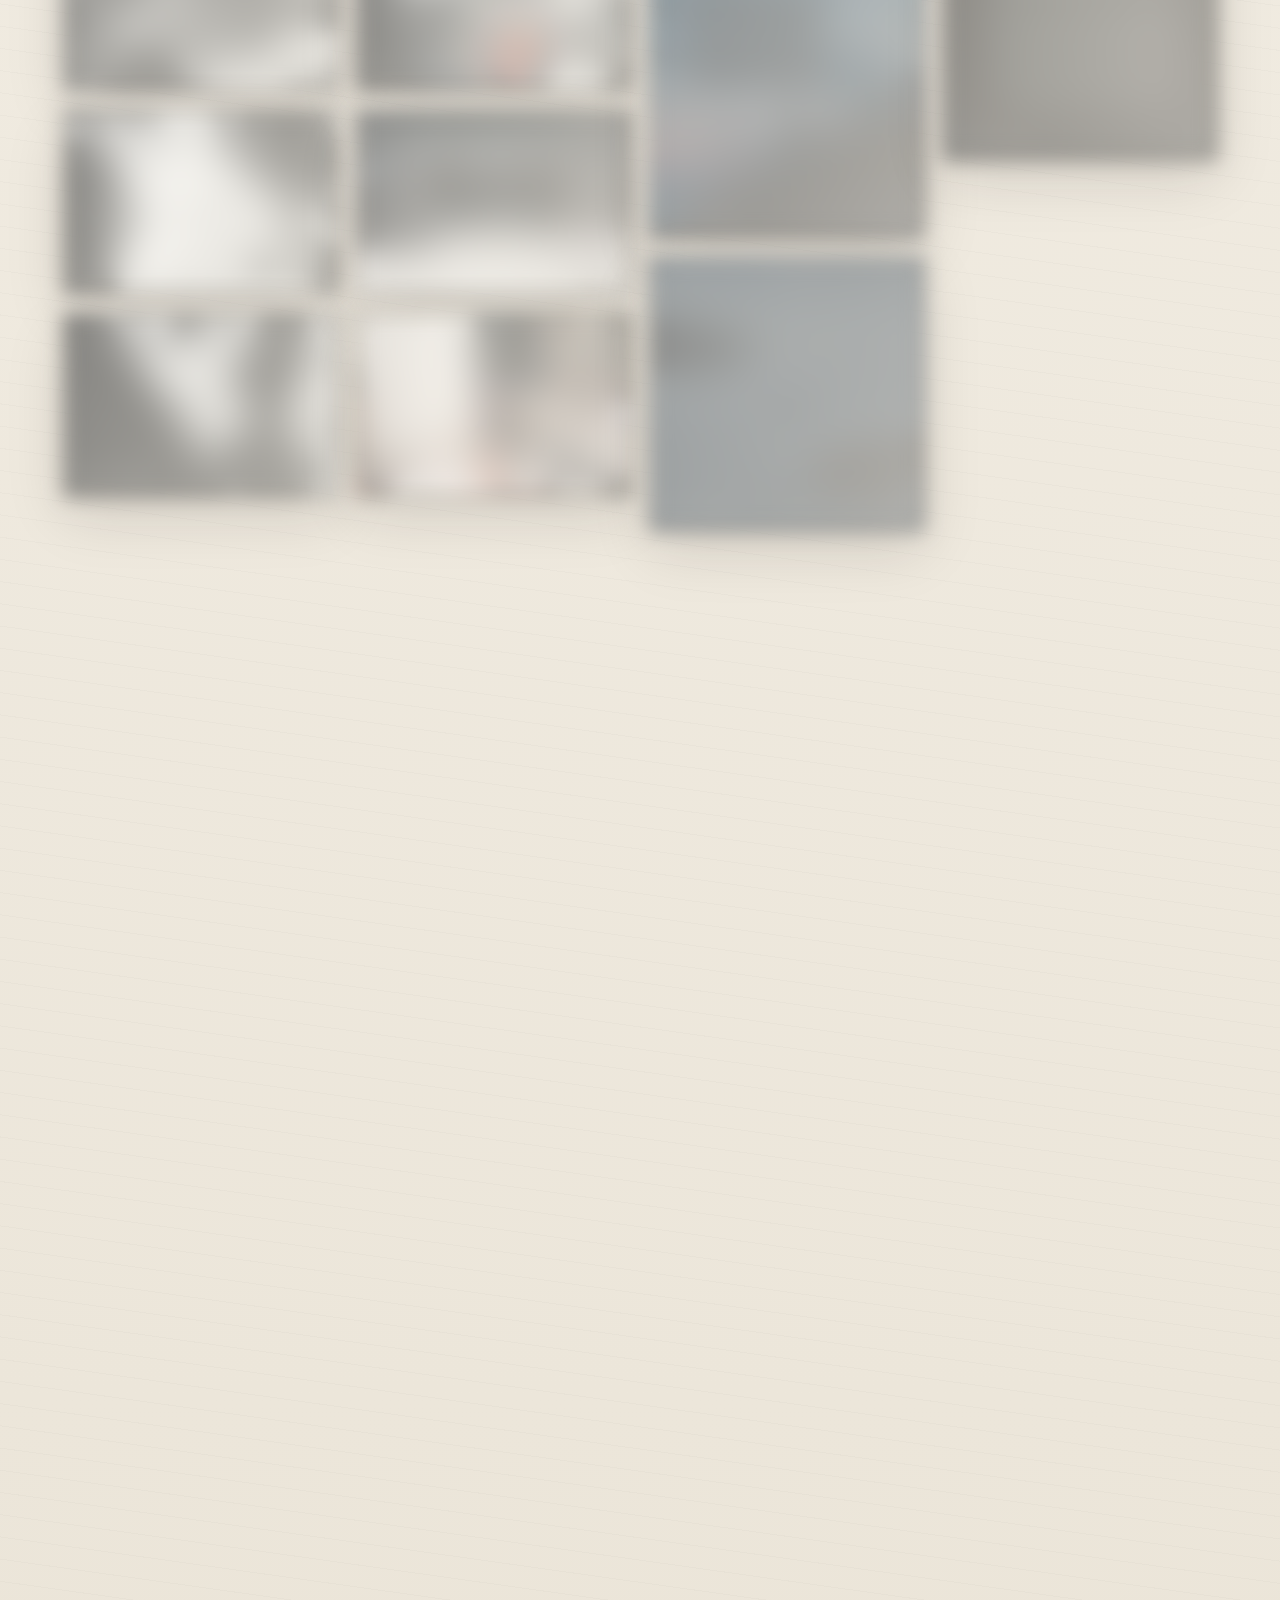
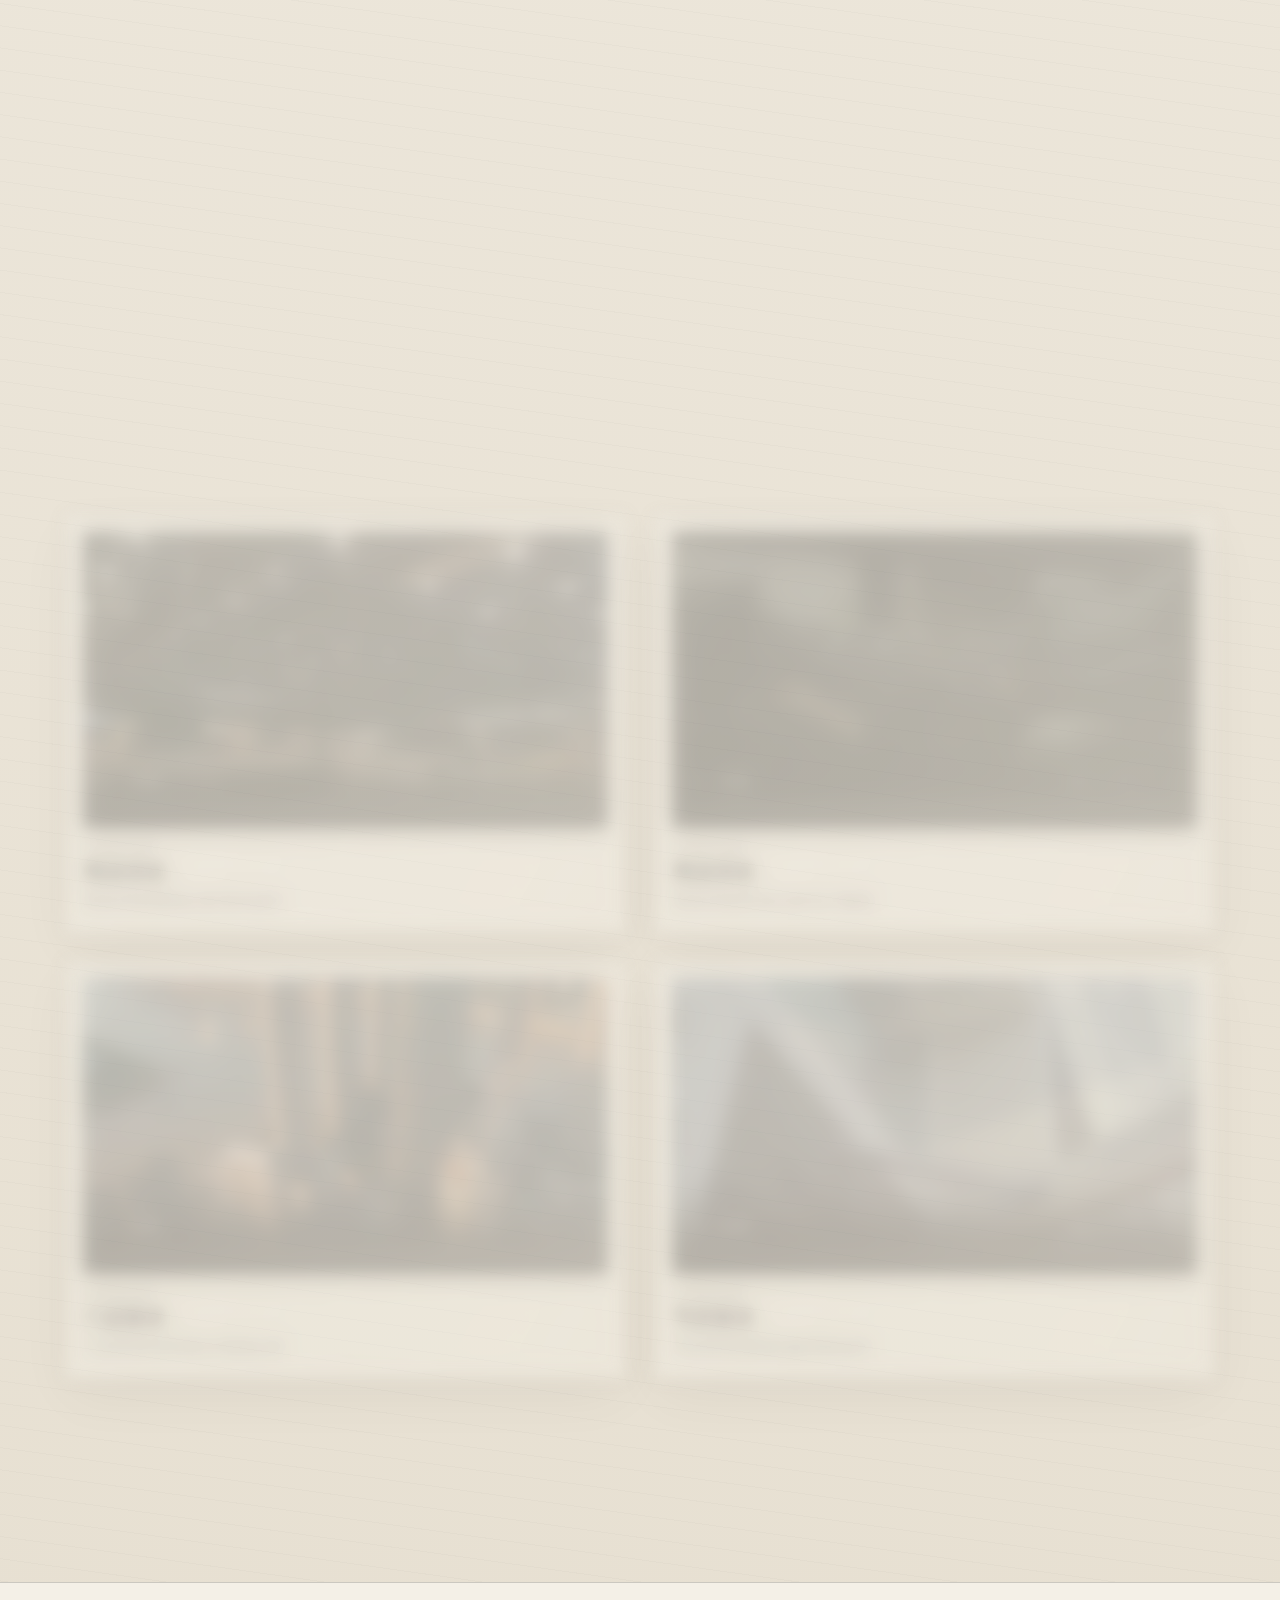
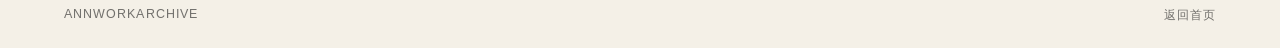
==== commit d0e950d6: "Refine sneaker and bag studio visuals" ====
--- a/gallery.html
+++ b/gallery.html
@@ -131,12 +131,12 @@
             <img src="assets/images/creative/product-cap-editorial-01.webp" alt="FILA 棒球帽三视角运动时装风格宣传图">
             <span>product / cap</span>
           </button>
-          <button class="masonry-item gallery-item product-item reveal" type="button" data-category="creative" data-title="商品静物 / 球鞋" data-src="assets/images/creative/product-sneaker-01.webp">
-            <img src="assets/images/creative/product-sneaker-01.webp" alt="黑色运动鞋侧面商品静物拍摄">
+          <button class="masonry-item gallery-item product-item reveal" type="button" data-category="creative" data-title="商品静物 / 球鞋" data-src="assets/images/creative/product-sneaker-editorial-01.webp">
+            <img src="assets/images/creative/product-sneaker-editorial-01.webp" alt="灰色影棚背景下的黑色运动鞋侧面">
             <span>product / 001</span>
           </button>
-          <button class="masonry-item gallery-item product-item reveal" type="button" data-category="creative" data-title="商品静物 / FILA 手提包" data-src="assets/images/creative/product-bag-01.webp">
-            <img src="assets/images/creative/product-bag-01.webp" alt="米色与棕色拼接的 FILA 手提包">
+          <button class="masonry-item gallery-item product-item reveal" type="button" data-category="creative" data-title="商品静物 / FILA 手提包" data-src="assets/images/creative/product-bag-editorial-01.webp">
+            <img src="assets/images/creative/product-bag-editorial-01.webp" alt="复古运动场景中的米色与棕色 FILA 手提包">
             <span>product / bag</span>
           </button>
           <button class="masonry-item gallery-item reveal" type="button" data-category="creative" data-title="brand style 01" data-src="assets/images/creative/photography-brand-01.webp">
--- a/css/styles.css
+++ b/css/styles.css
@@ -907,6 +907,11 @@
 
 .archive-creative .archive-preview-img[src*="product-cap-editorial"] {
   object-position: center top;
+}
+
+.archive-creative .archive-preview-img[src*="product-sneaker-editorial"] {
+  object-fit: contain;
+  background: #b9babd;
 }
 
 .archive-stack {
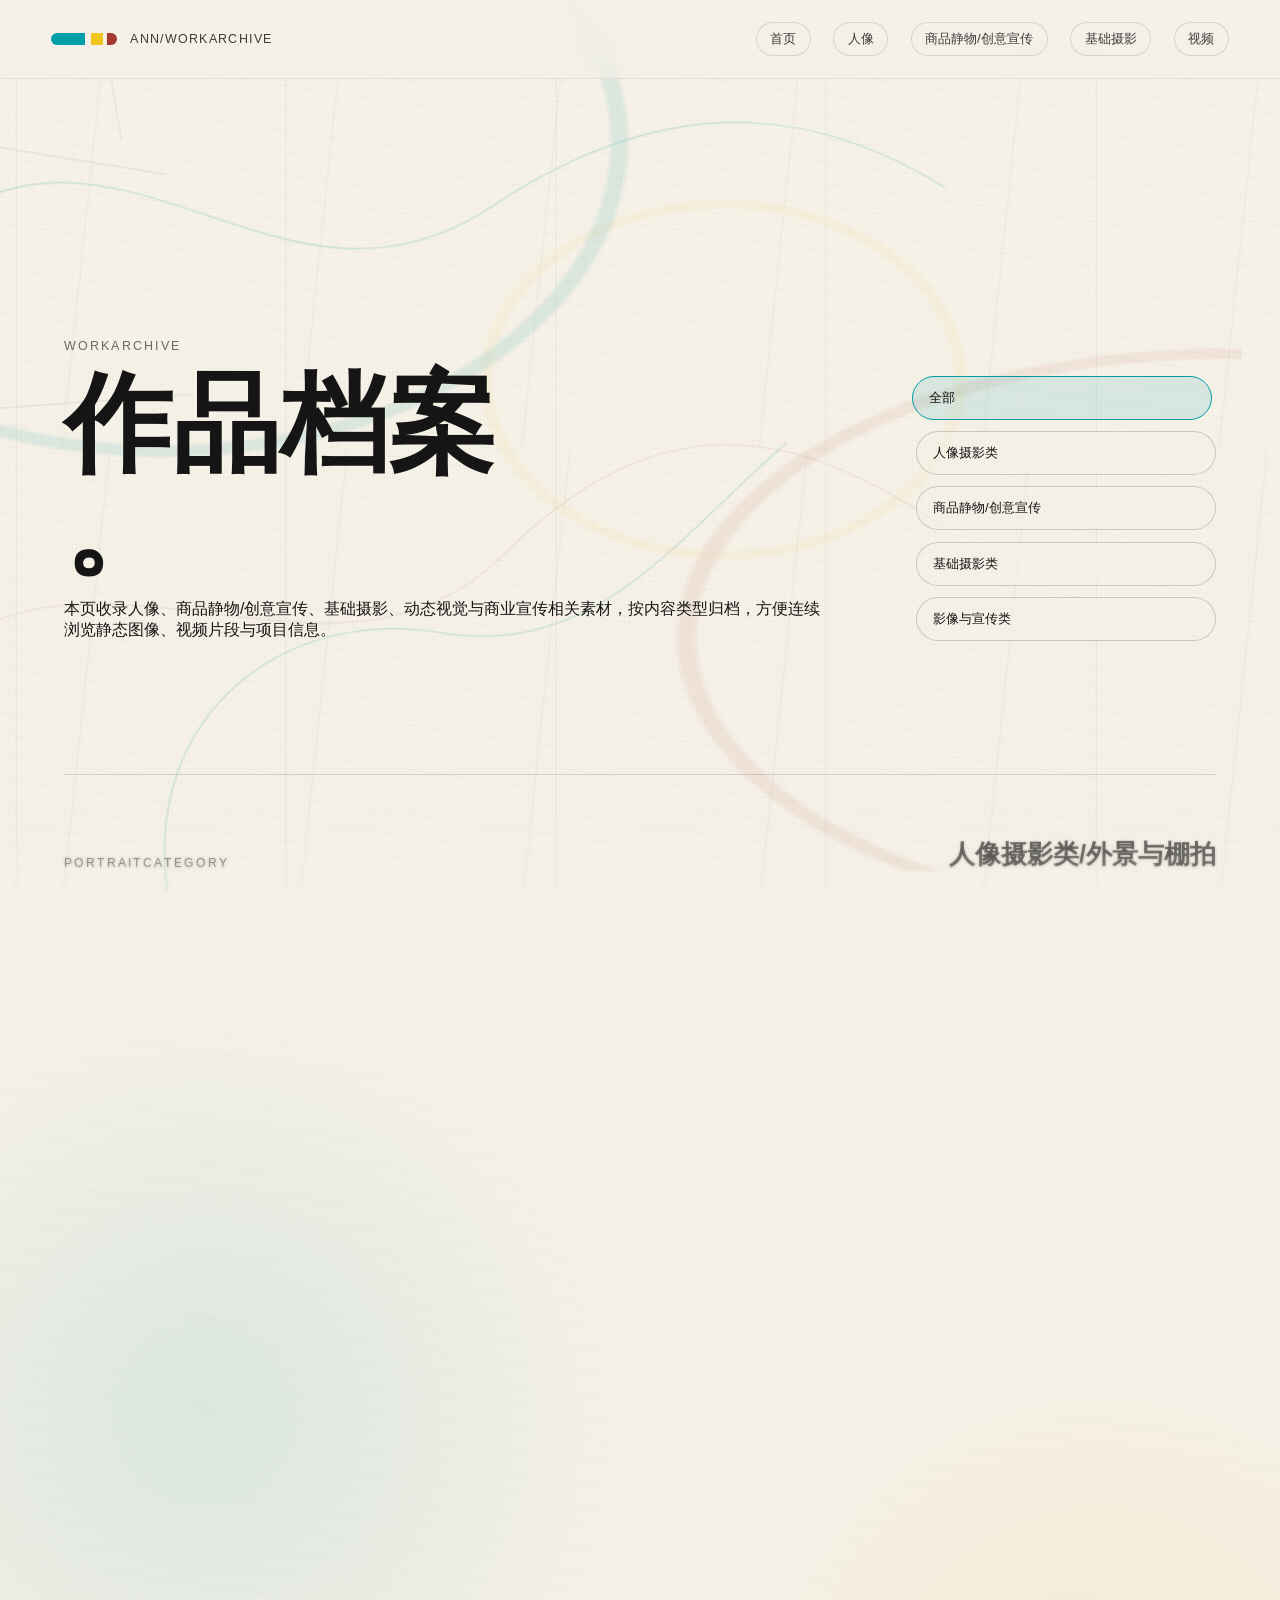
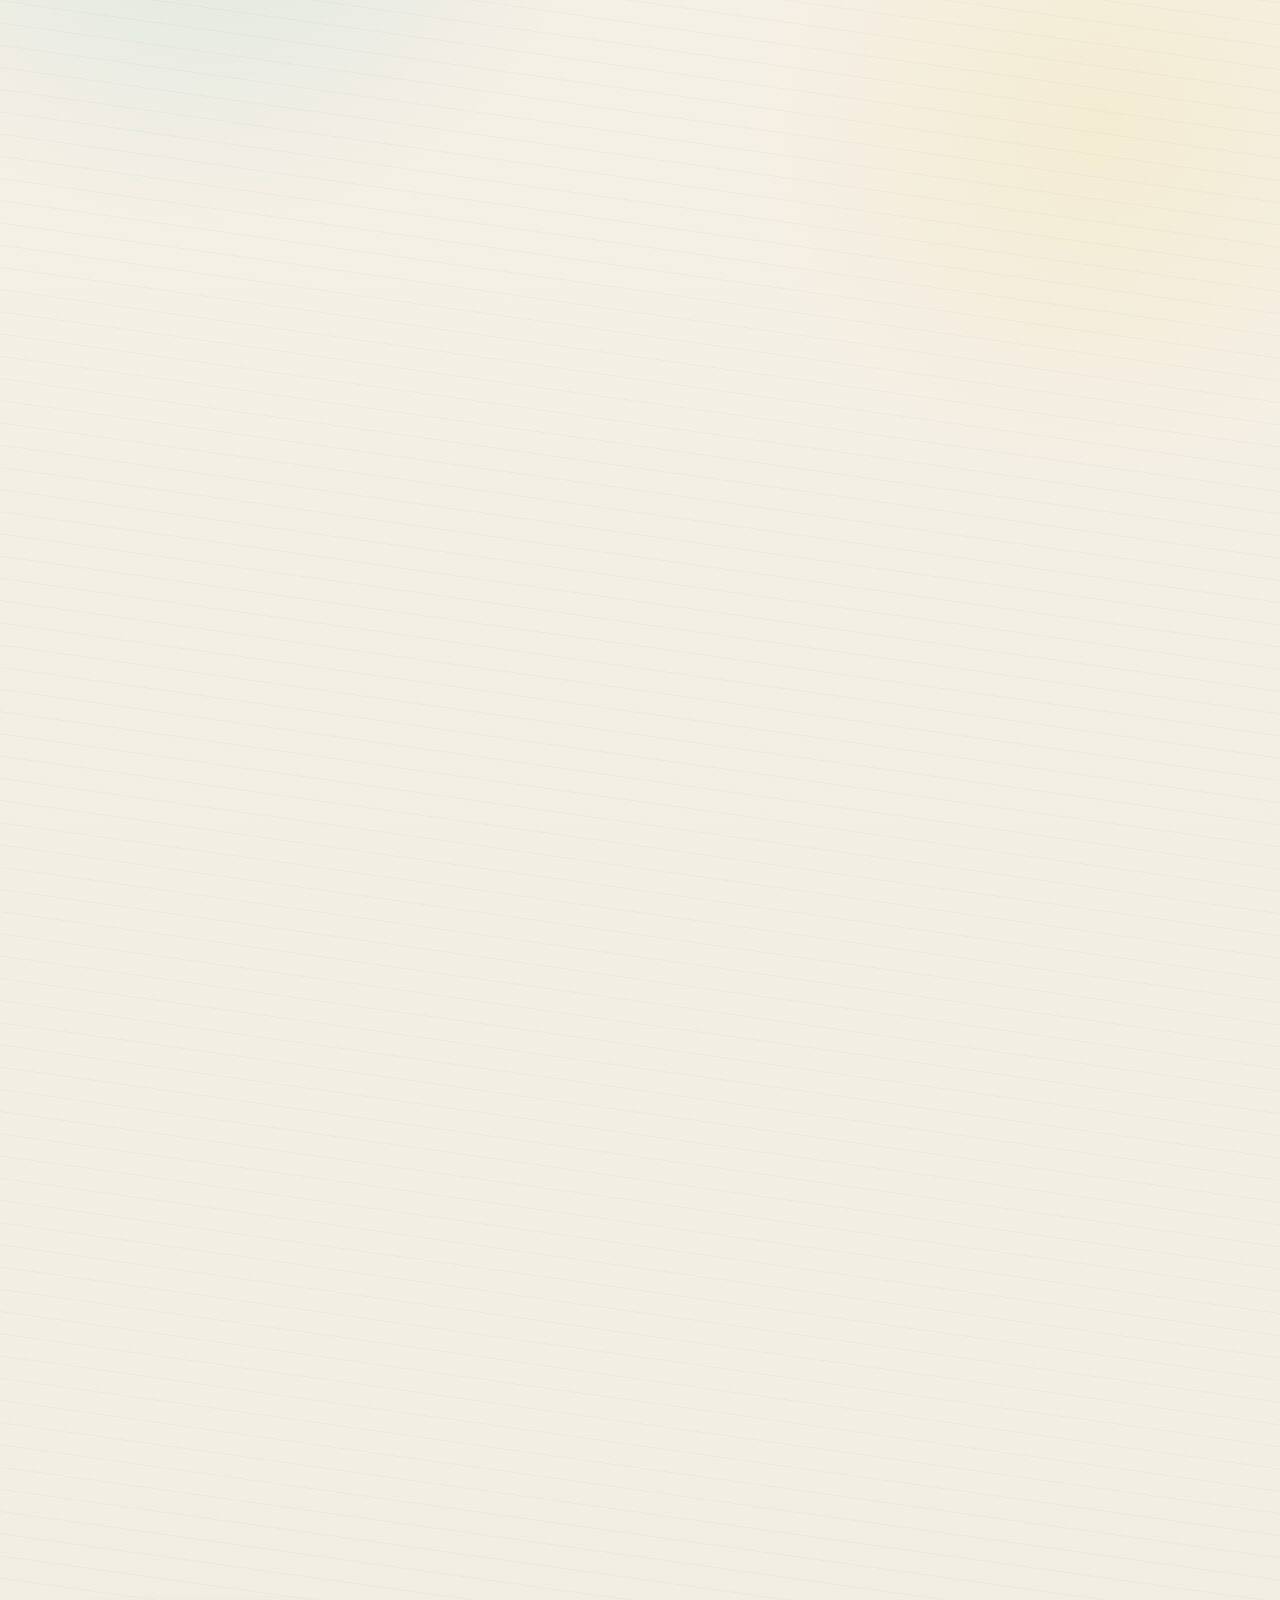
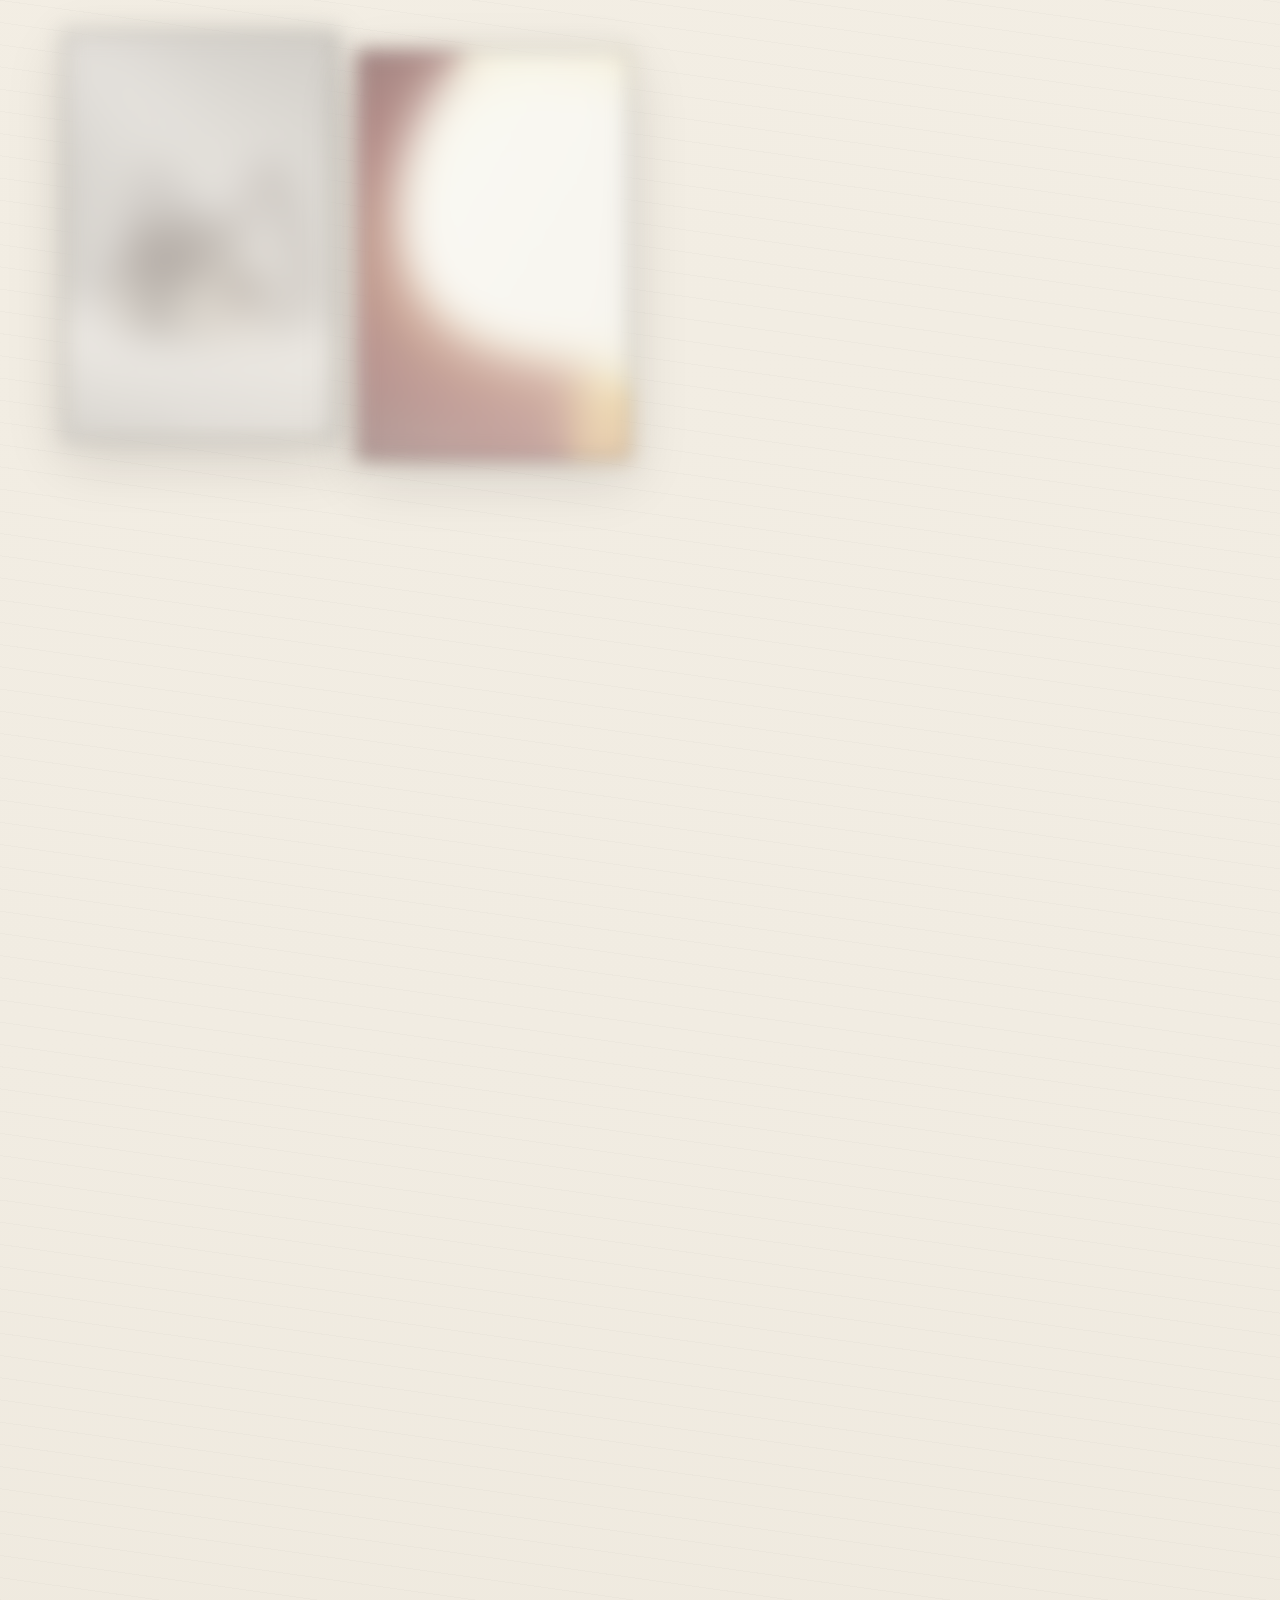
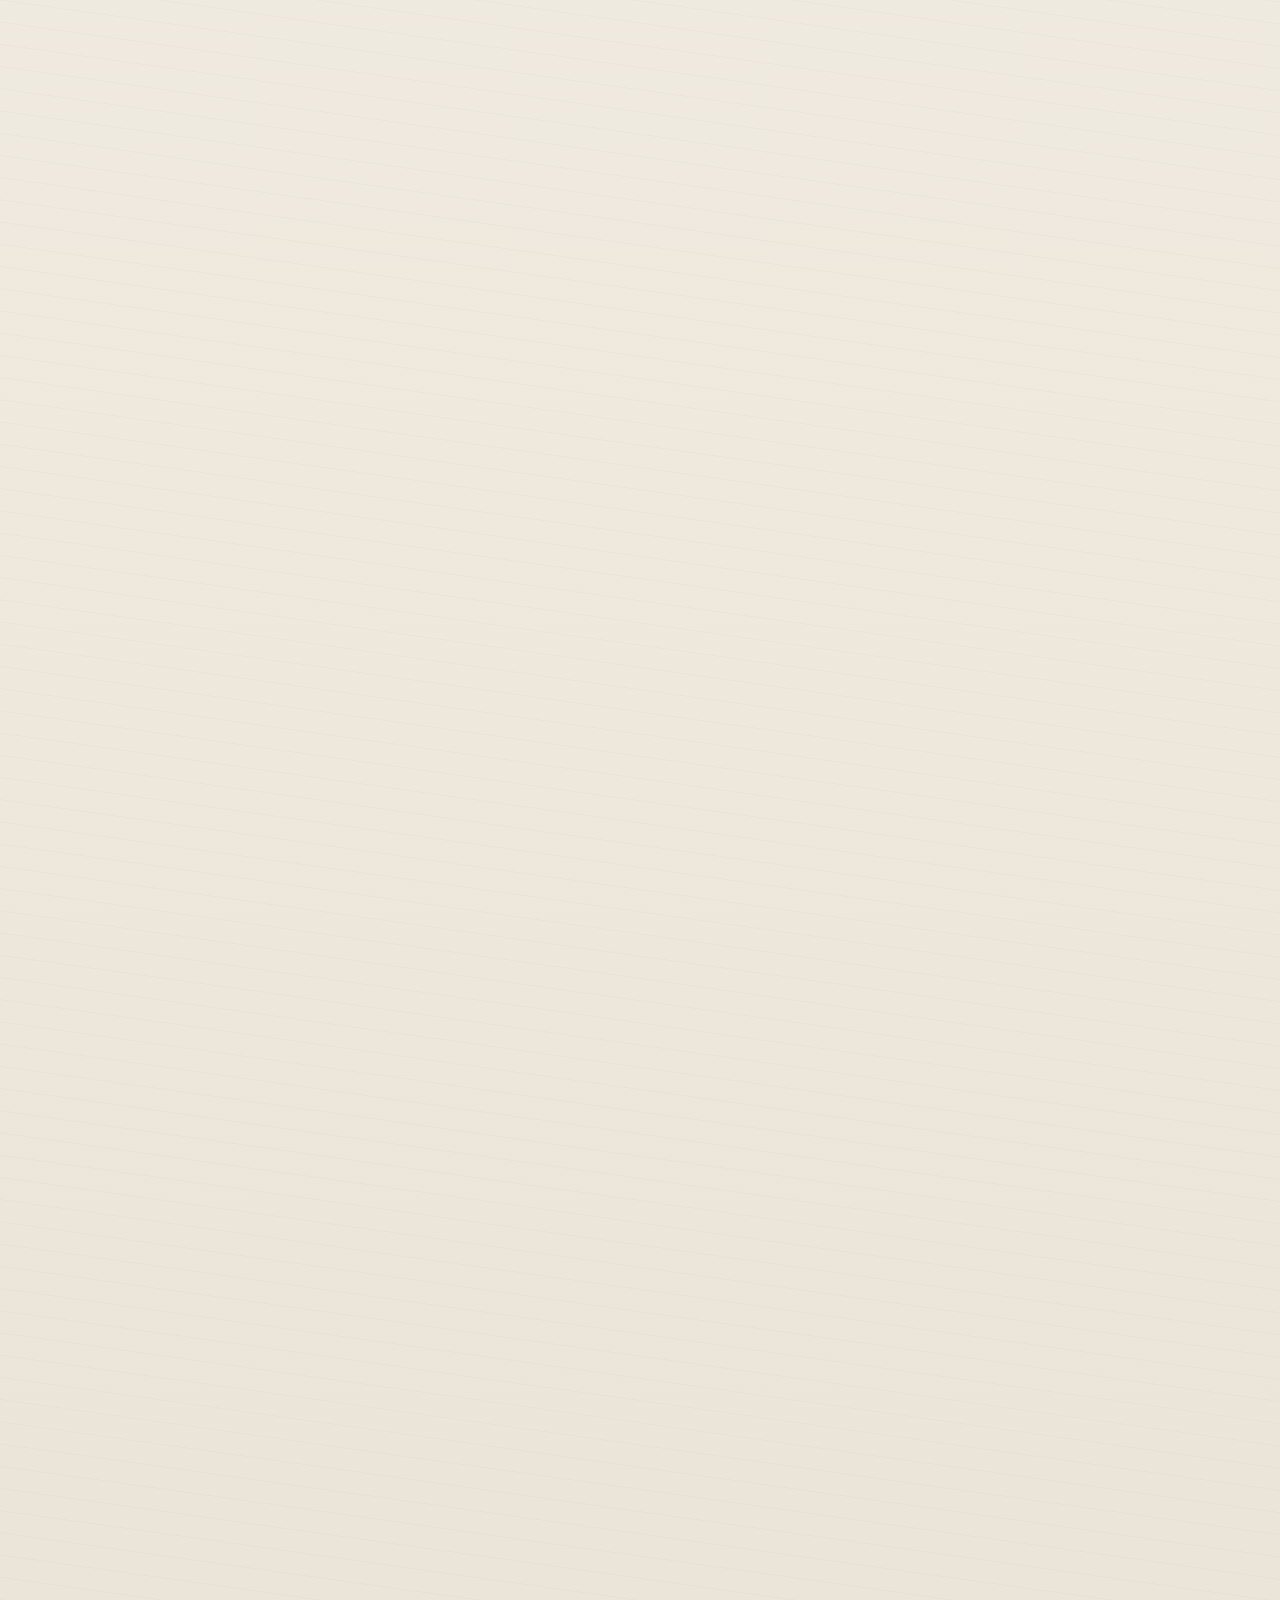
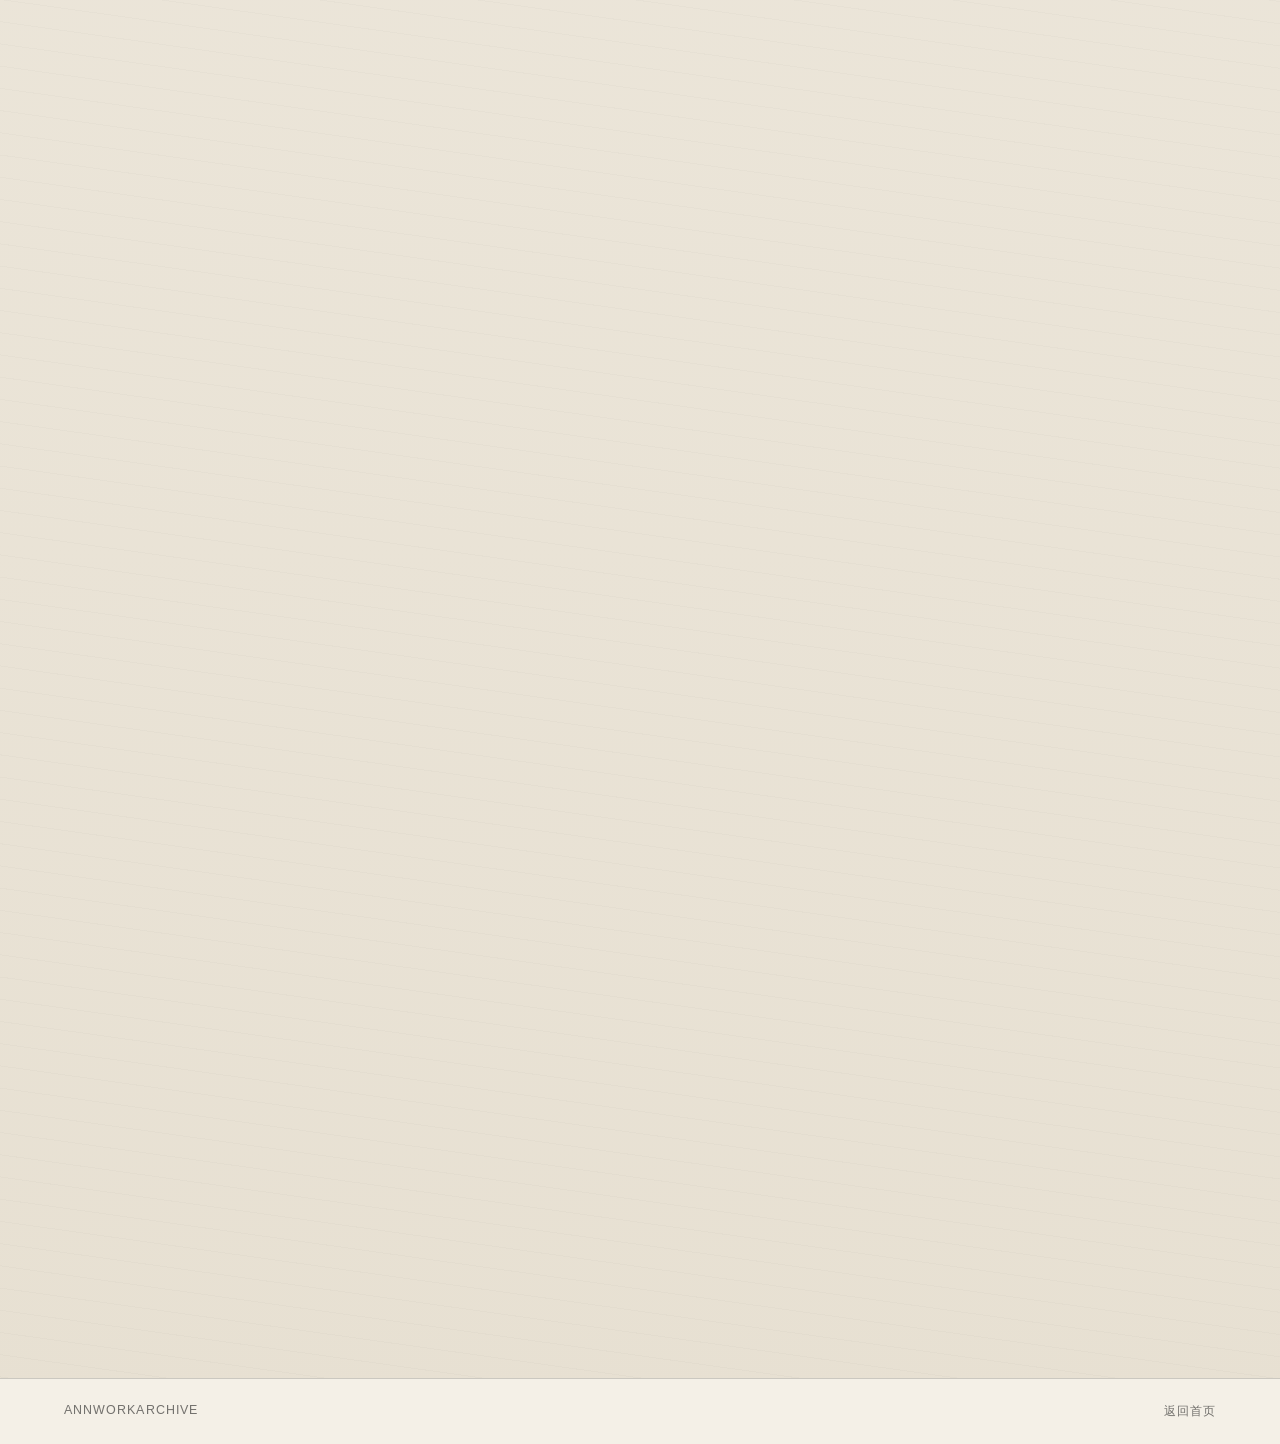
==== commit 09eec8a1: "Simplify cap visual and refresh featured gallery images" ====
--- a/gallery.html
+++ b/gallery.html
@@ -76,13 +76,17 @@
             <img src="assets/images/portrait/portrait-sync-04.webp" alt="人像摄影作品 4">
             <span>portrait / 004</span>
           </button>
-          <button class="portrait-feature-item gallery-item reveal" type="button" data-category="portrait" data-title="portrait 03" data-src="assets/images/portrait/portrait-sync-03.webp">
+          <button class="portrait-feature-item gallery-item reveal" type="button" data-category="portrait" data-title="portrait 13" data-src="assets/images/portrait/portrait-sync-13.webp">
+            <img src="assets/images/portrait/portrait-sync-13.webp" alt="人像摄影作品，高反差光影人物肖像">
+            <span>portrait / 005</span>
+          </button>
+        </div>
+
+        <div class="masonry-grid portrait-grid" data-gallery-group="portrait">
+          <button class="masonry-item gallery-item reveal" type="button" data-category="portrait" data-title="portrait 03" data-src="assets/images/portrait/portrait-sync-03.webp">
             <img src="assets/images/portrait/portrait-sync-03.webp" alt="人像摄影作品 3">
-            <span>portrait / 005</span>
-          </button>
-        </div>
-
-        <div class="masonry-grid portrait-grid" data-gallery-group="portrait">
+            <span>portrait / 003</span>
+          </button>
           <button class="masonry-item gallery-item reveal" type="button" data-category="portrait" data-title="portrait 06" data-src="assets/images/portrait/portrait-sync-06.webp">
             <img src="assets/images/portrait/portrait-sync-06.webp" alt="人像摄影作品 6">
             <span>portrait / 006</span>
@@ -111,10 +115,6 @@
             <img src="assets/images/portrait/portrait-sync-12.webp" alt="人像摄影作品，黑白人物面部特写">
             <span>portrait / 012</span>
           </button>
-          <button class="masonry-item gallery-item reveal" type="button" data-category="portrait" data-title="portrait 13" data-src="assets/images/portrait/portrait-sync-13.webp">
-            <img src="assets/images/portrait/portrait-sync-13.webp" alt="人像摄影作品，高反差光影人物肖像">
-            <span>portrait / 013</span>
-          </button>
           <button class="masonry-item gallery-item reveal" type="button" data-category="portrait" data-title="portrait 14" data-src="assets/images/portrait/portrait-red-light-2026.png">
             <img src="assets/images/portrait/portrait-red-light-2026.png" alt="人像摄影作品，红色背景与低角度光影肖像">
             <span>portrait / 014</span>
@@ -127,8 +127,8 @@
         </div>
 
         <div class="masonry-grid" data-gallery-group="creative">
-          <button class="masonry-item gallery-item product-item reveal" type="button" data-category="creative" data-title="商品静物 / FILA 棒球帽" data-src="assets/images/creative/product-cap-editorial-01.webp">
-            <img src="assets/images/creative/product-cap-editorial-01.webp" alt="FILA 棒球帽三视角运动时装风格宣传图">
+          <button class="masonry-item gallery-item product-item reveal" type="button" data-category="creative" data-title="商品静物 / FILA 棒球帽" data-src="assets/images/creative/product-cap-editorial-02.webp">
+            <img src="assets/images/creative/product-cap-editorial-02.webp" alt="FILA 棒球帽三视角简约宣传图">
             <span>product / cap</span>
           </button>
           <button class="masonry-item gallery-item product-item reveal" type="button" data-category="creative" data-title="商品静物 / 球鞋" data-src="assets/images/creative/product-sneaker-editorial-01.webp">
@@ -150,10 +150,6 @@
           <button class="masonry-item gallery-item reveal" type="button" data-category="creative" data-title="warm light" data-src="assets/images/creative/photography-brand-03.webp">
             <img src="assets/images/creative/photography-brand-03.webp" alt="品牌风格化拍摄，暖色灯光与空间细节">
             <span>creative / 003</span>
-          </button>
-          <button class="masonry-item gallery-item reveal" type="button" data-category="creative" data-title="red surface" data-src="assets/images/creative/photography-brand-04.webp">
-            <img src="assets/images/creative/photography-brand-04.webp" alt="品牌风格化拍摄，红色表面与线条构成">
-            <span>creative / 004</span>
           </button>
           <button class="masonry-item gallery-item reveal" type="button" data-category="creative" data-title="green surface" data-src="assets/images/creative/photography-brand-05.webp">
             <img src="assets/images/creative/photography-brand-05.webp" alt="品牌风格化拍摄，绿色表面与重复线条">
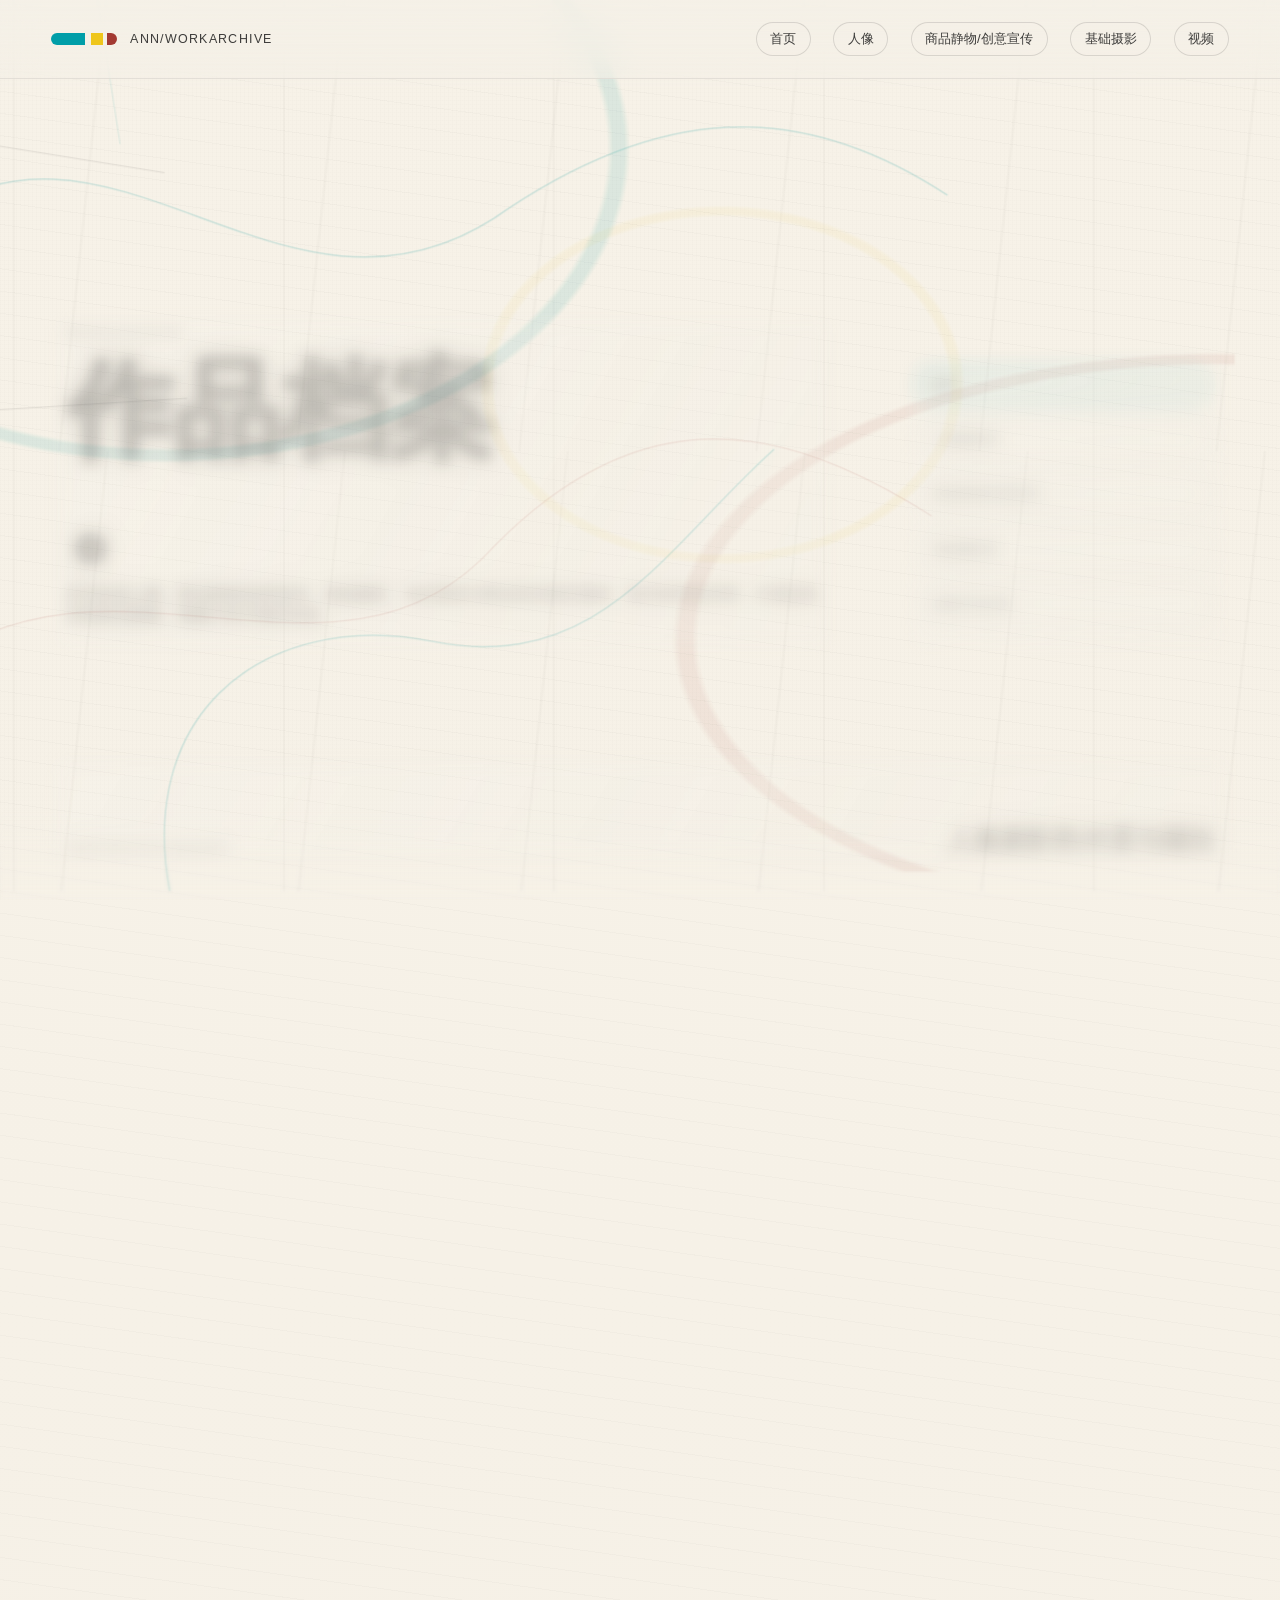
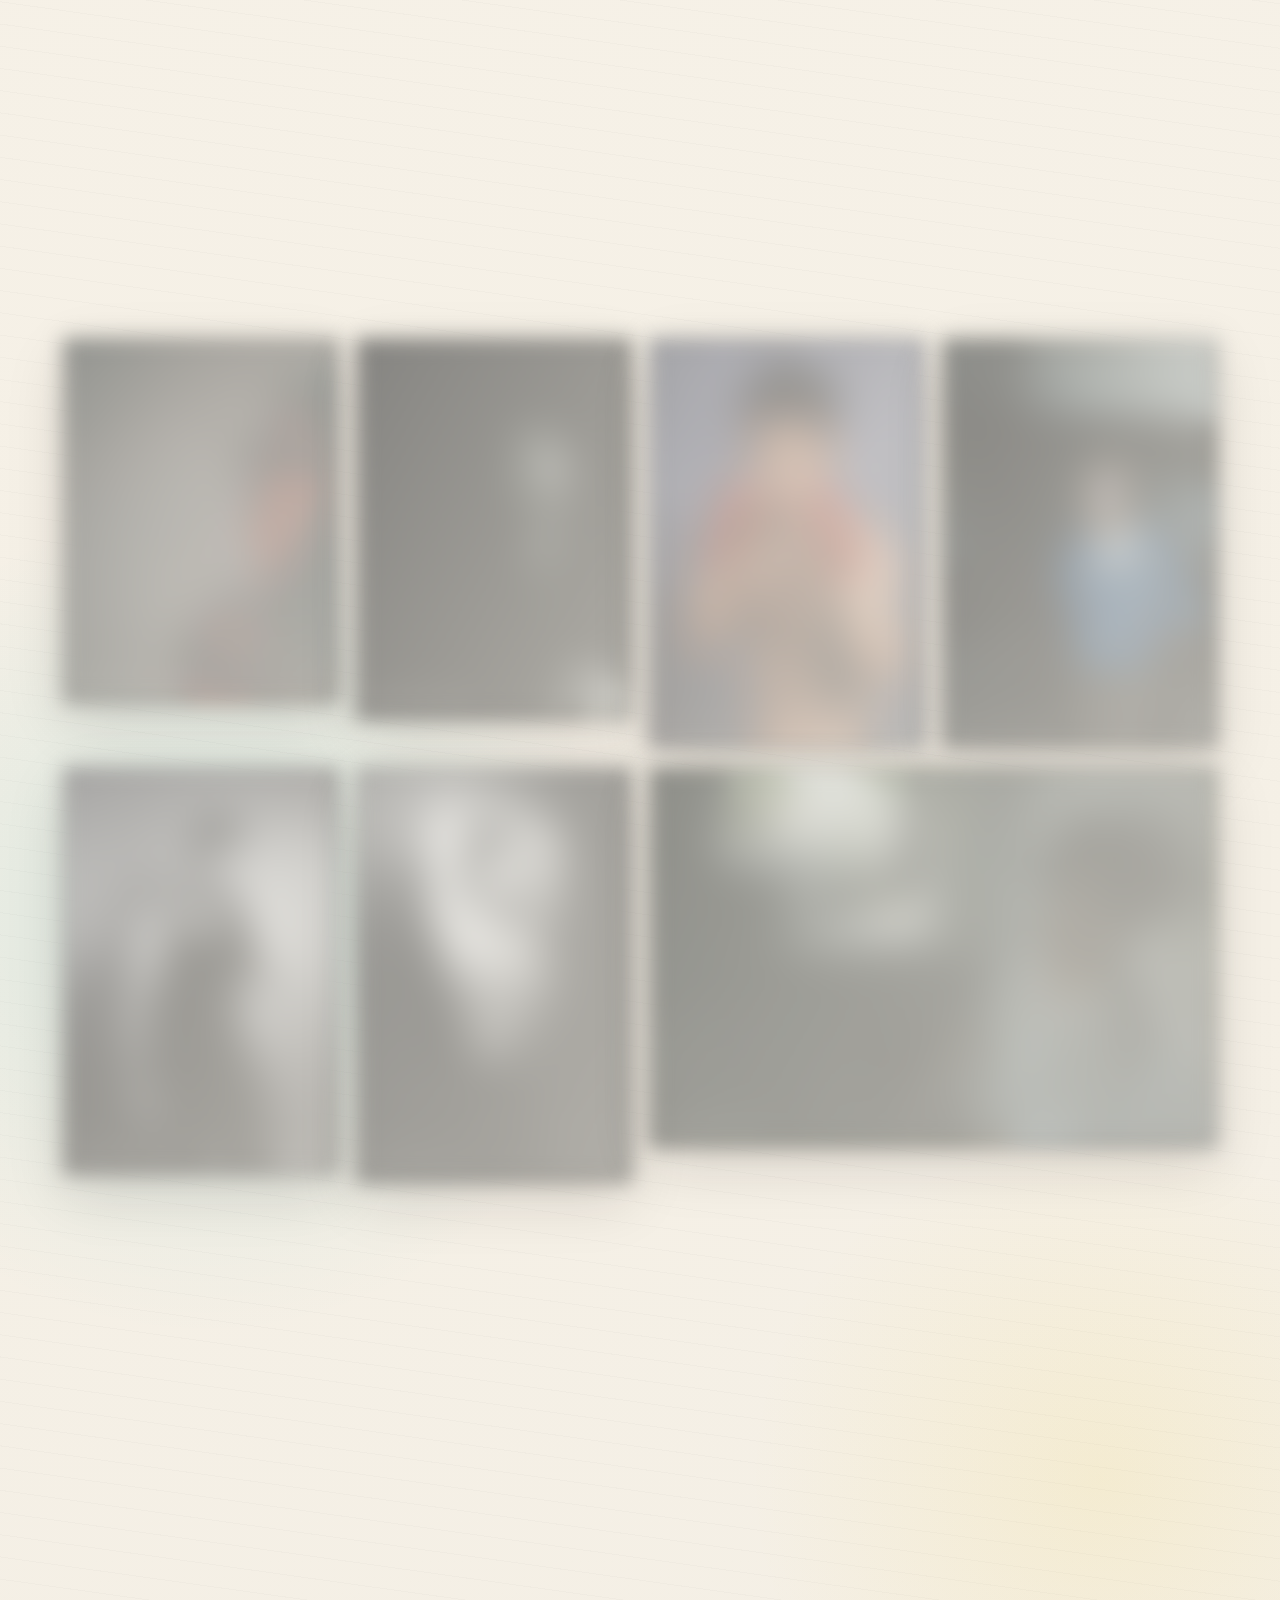
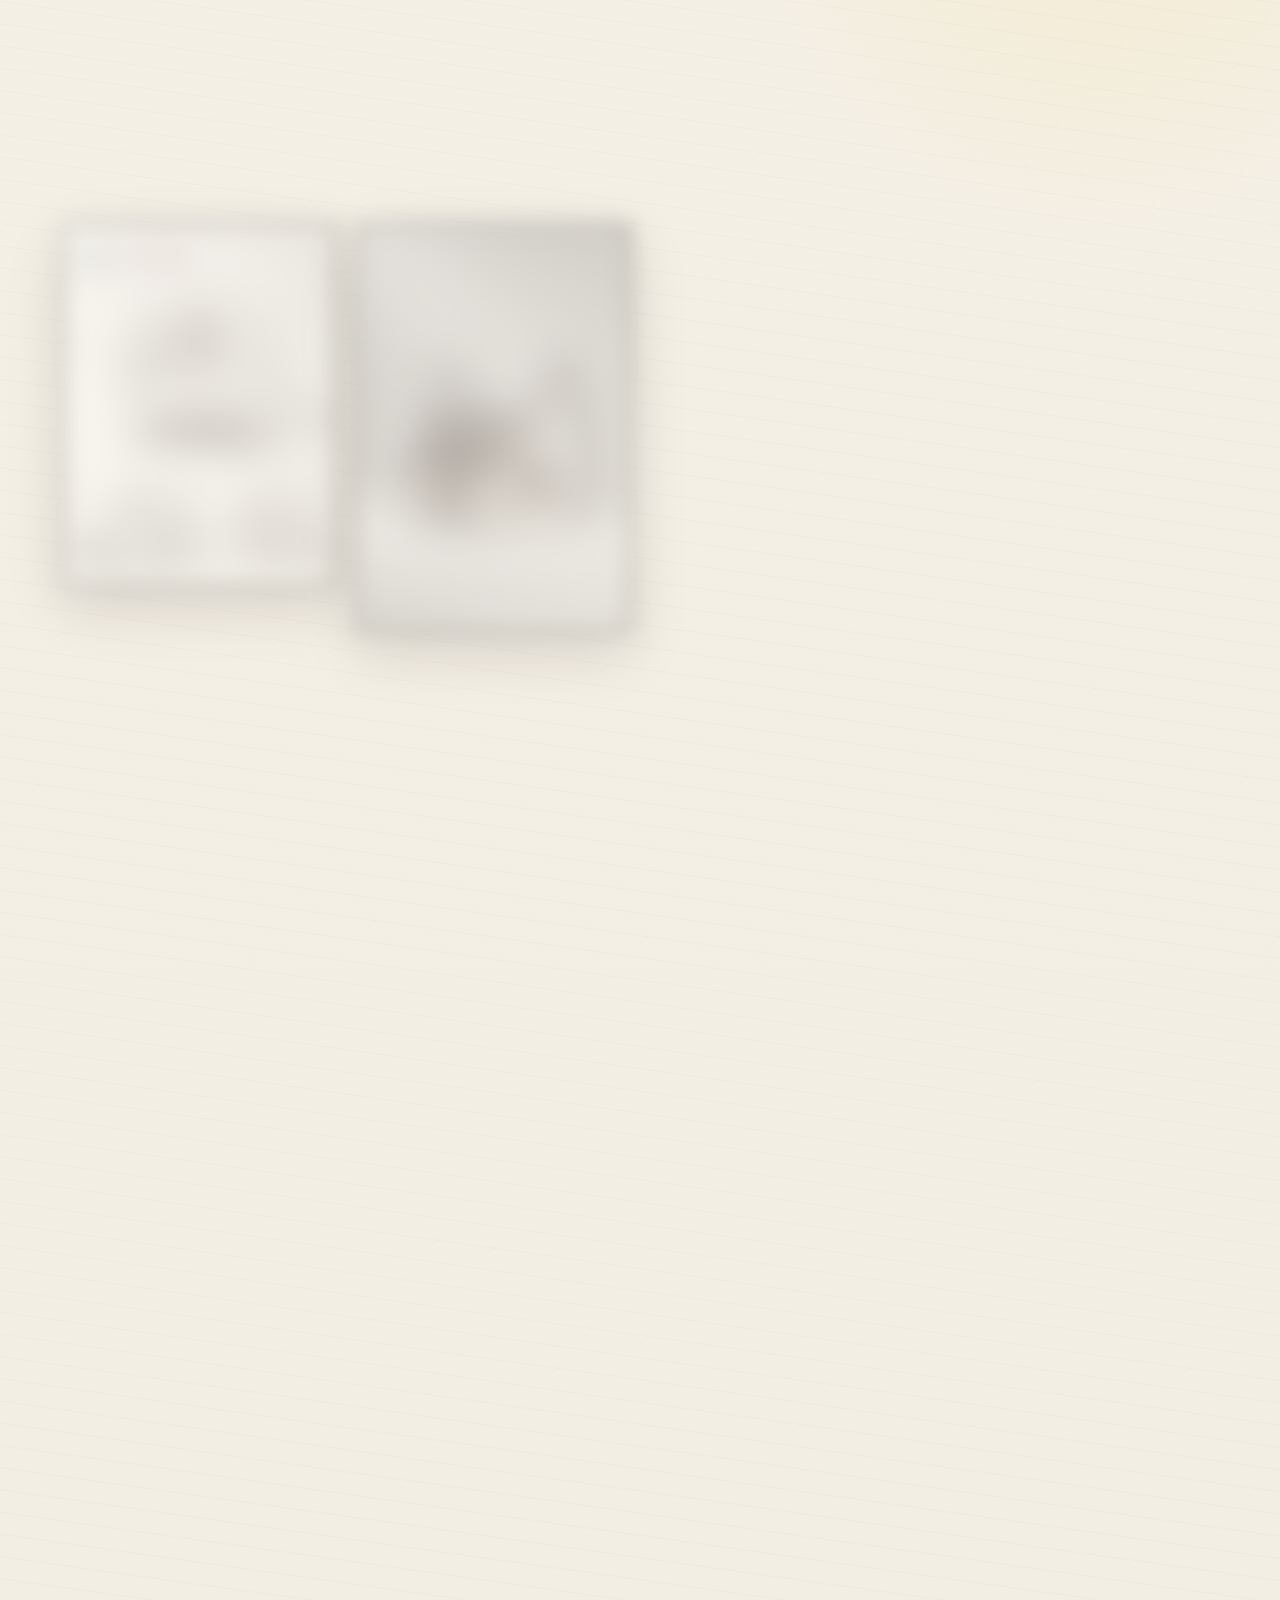
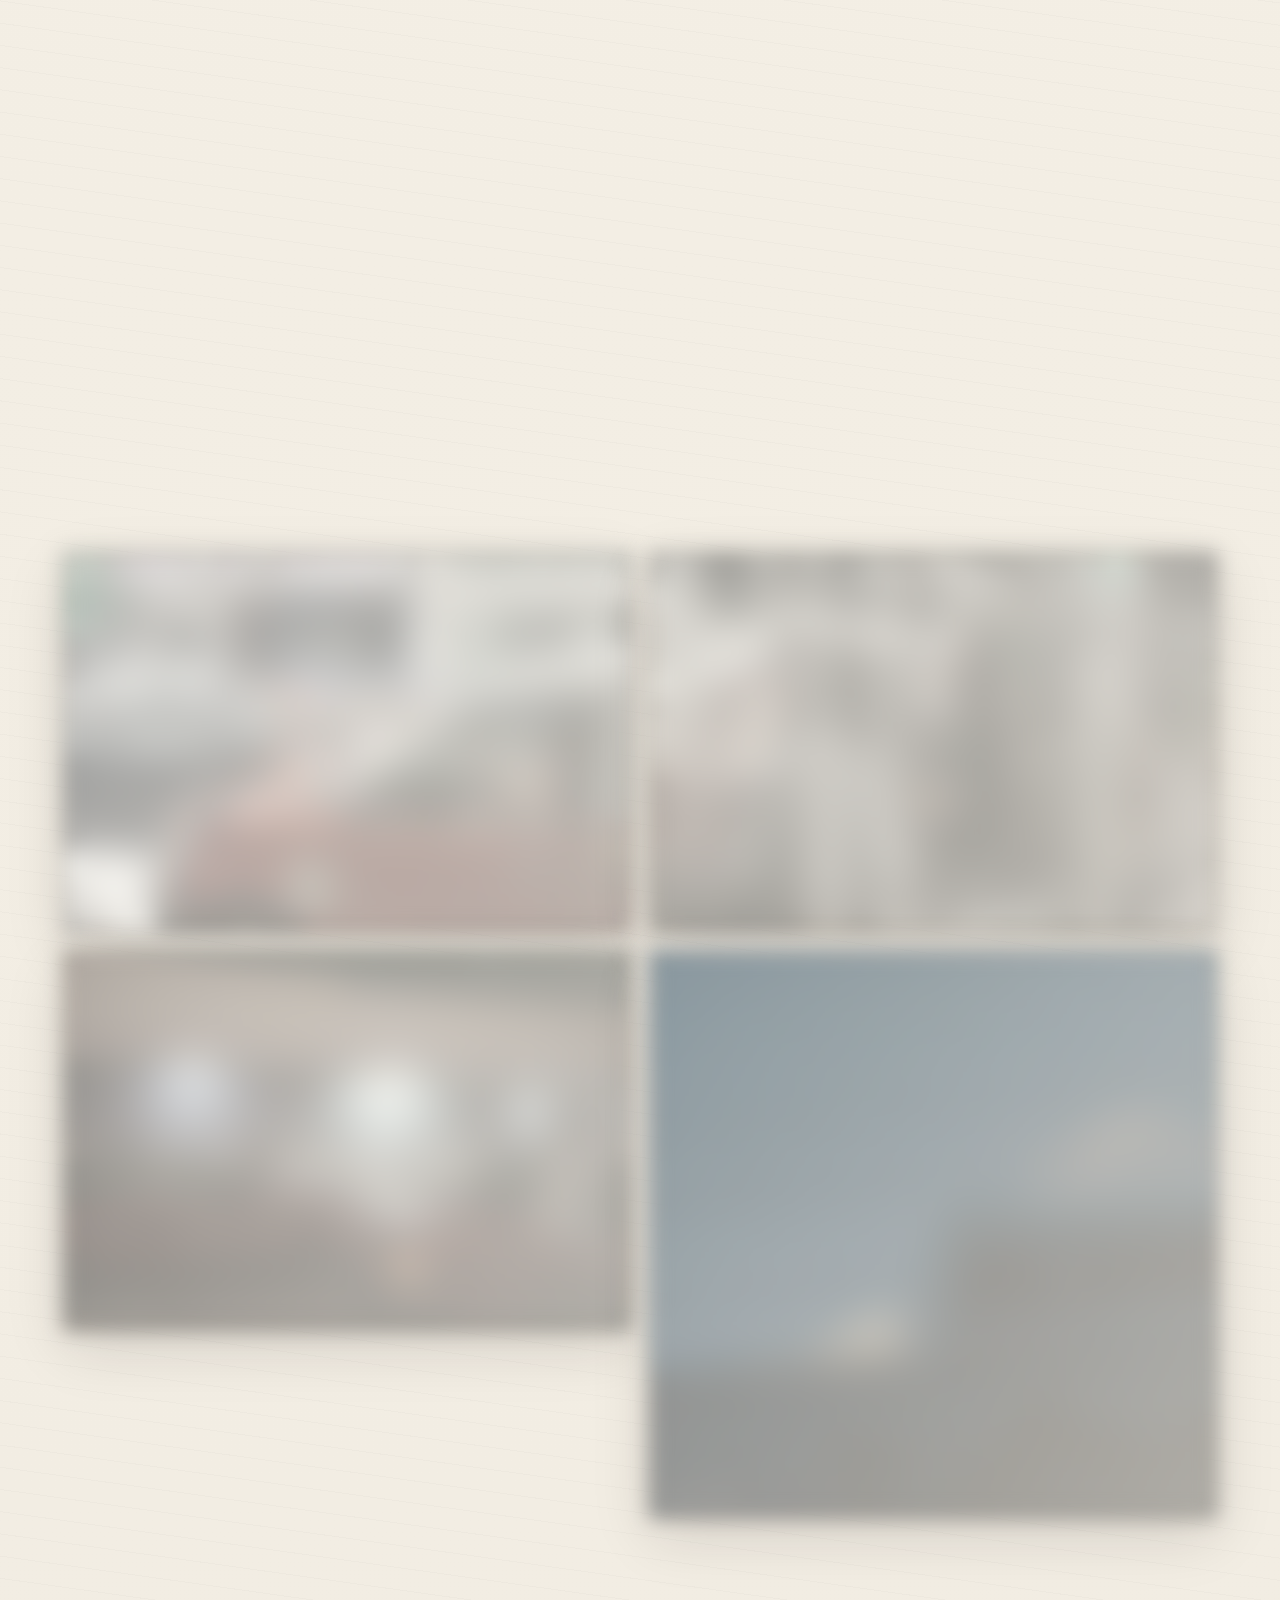
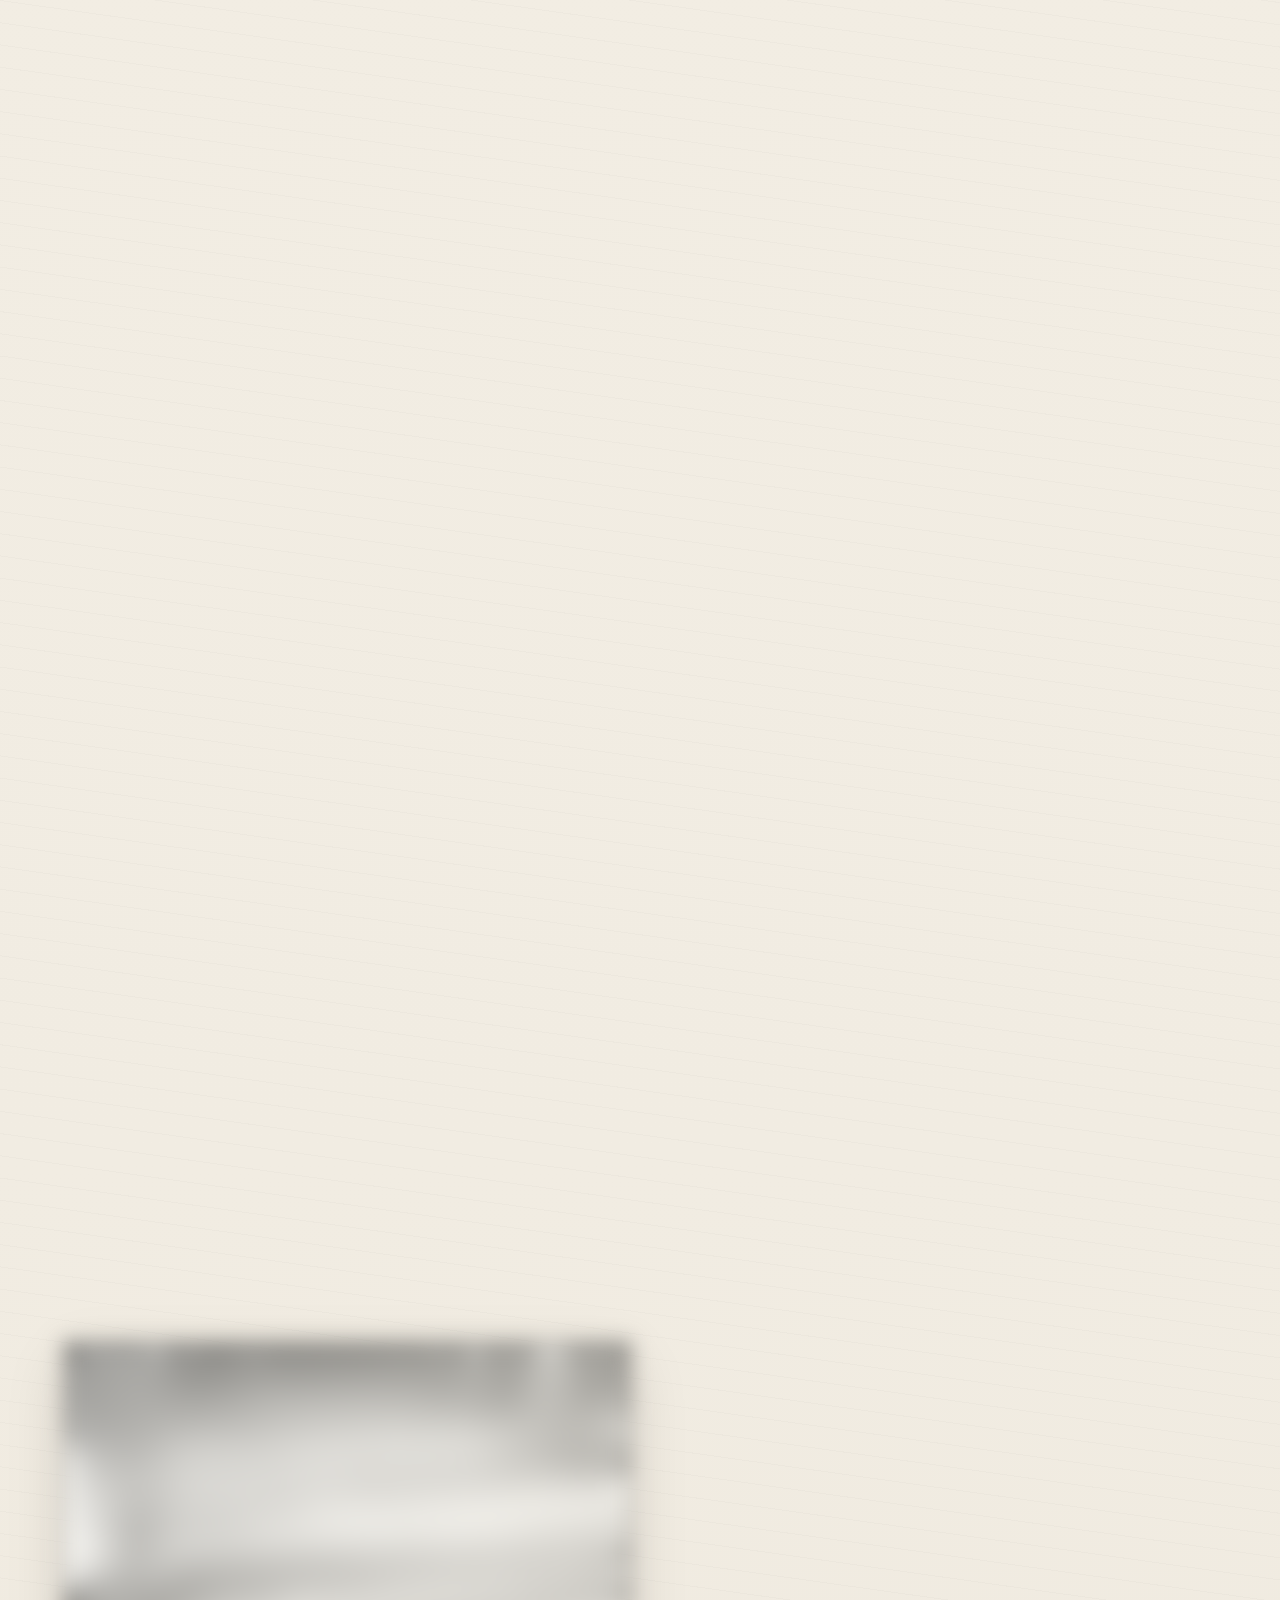
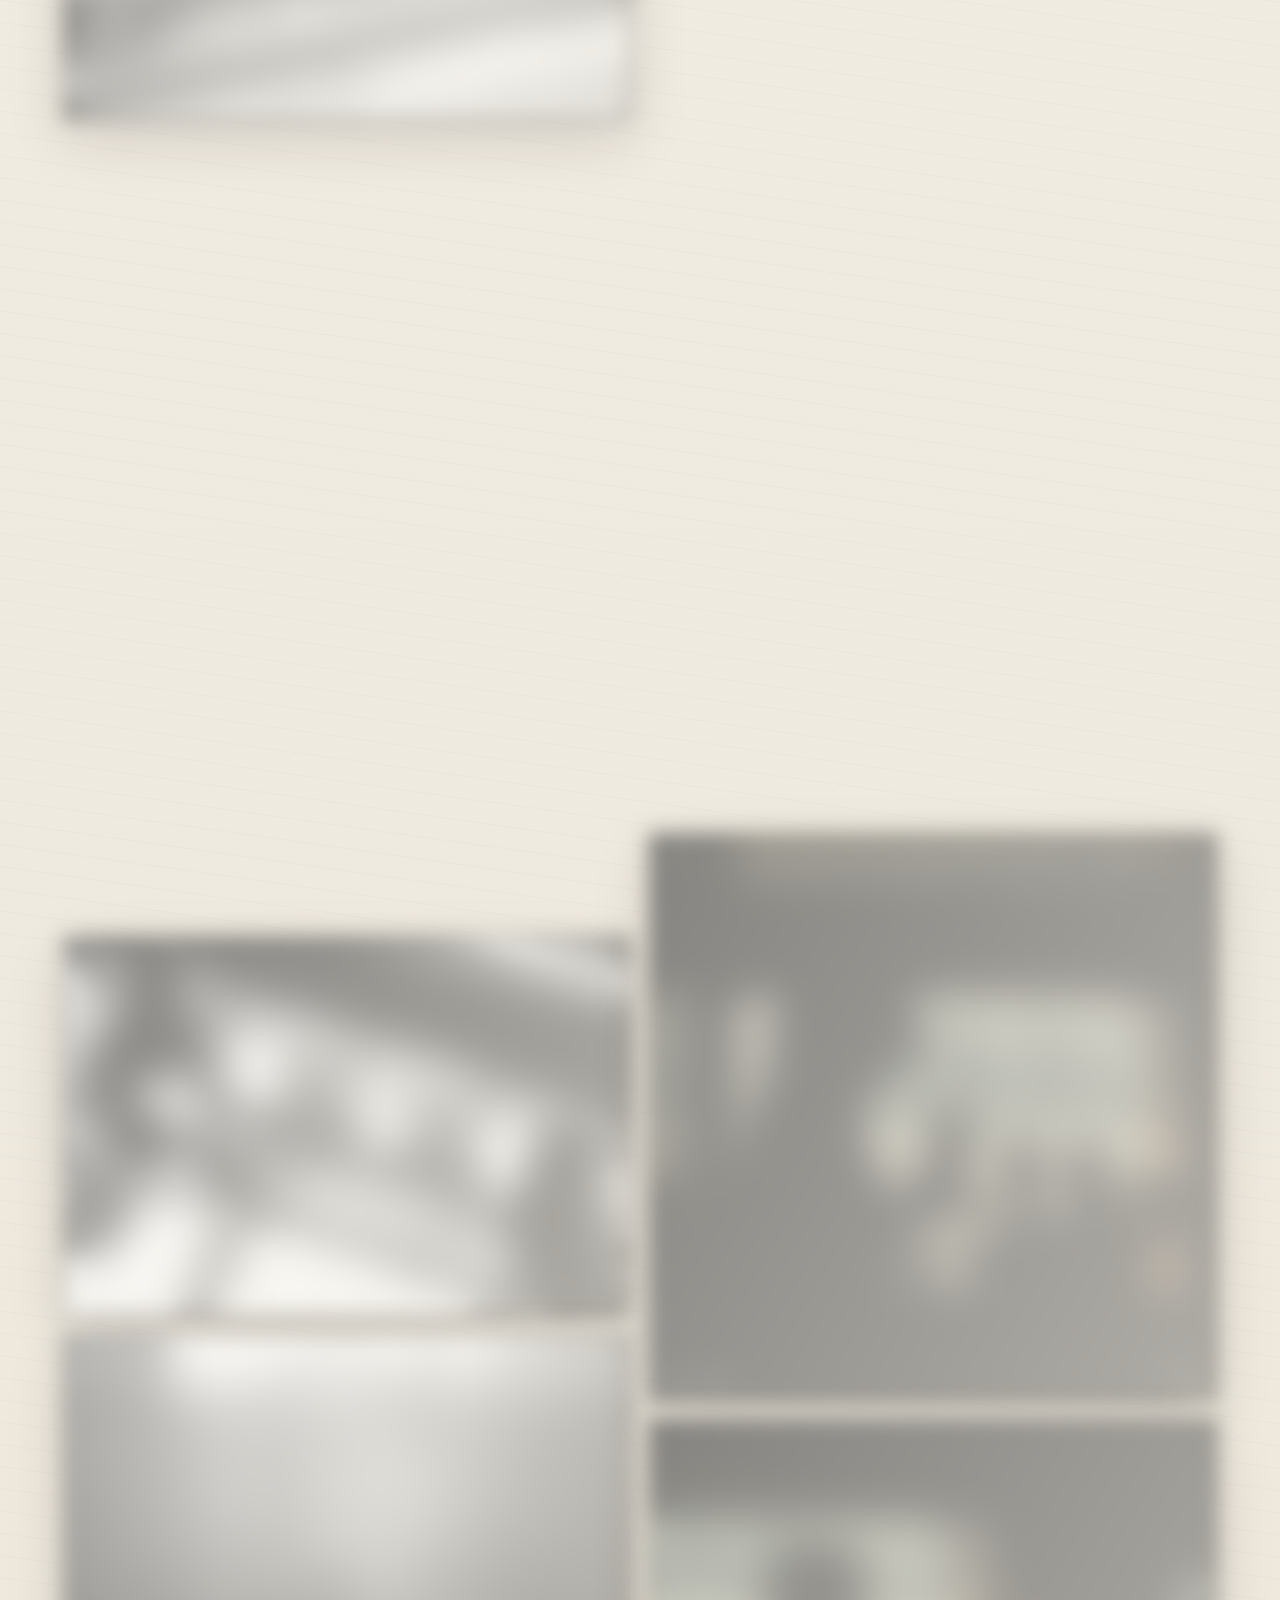
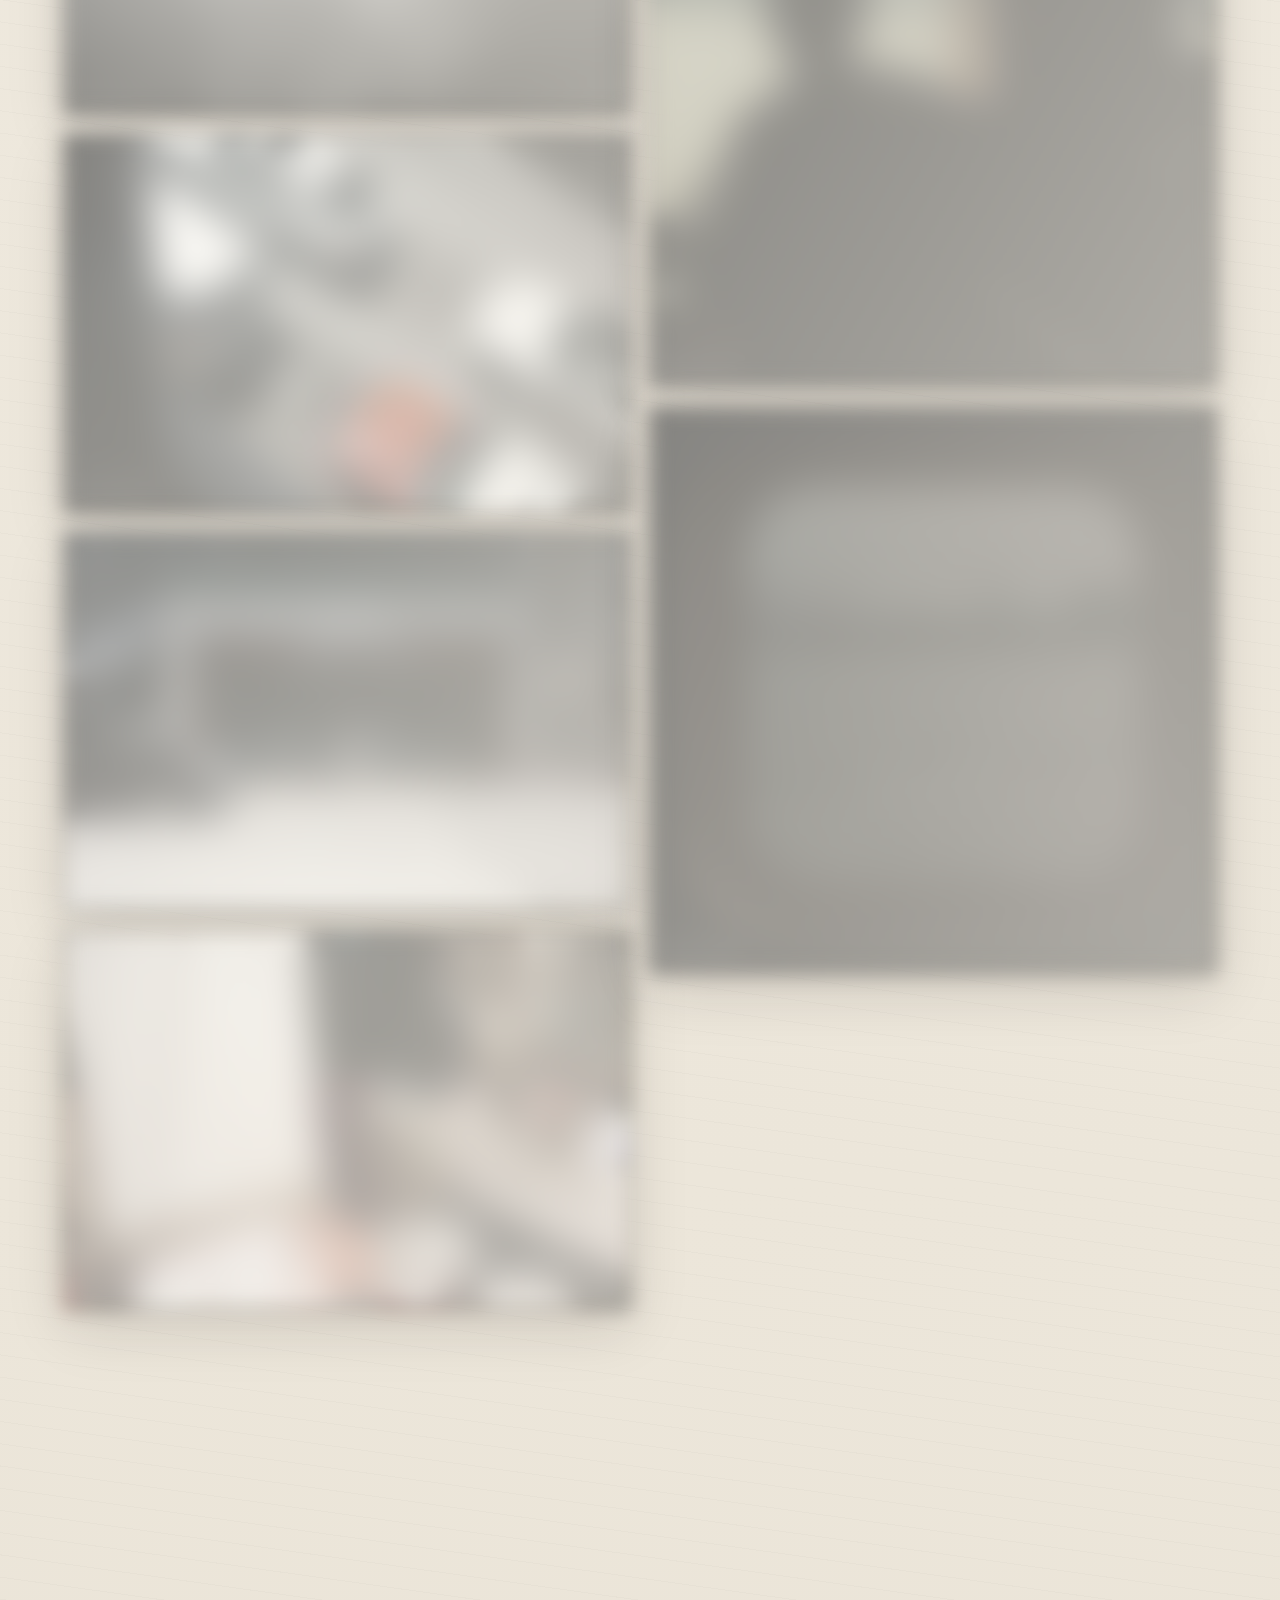
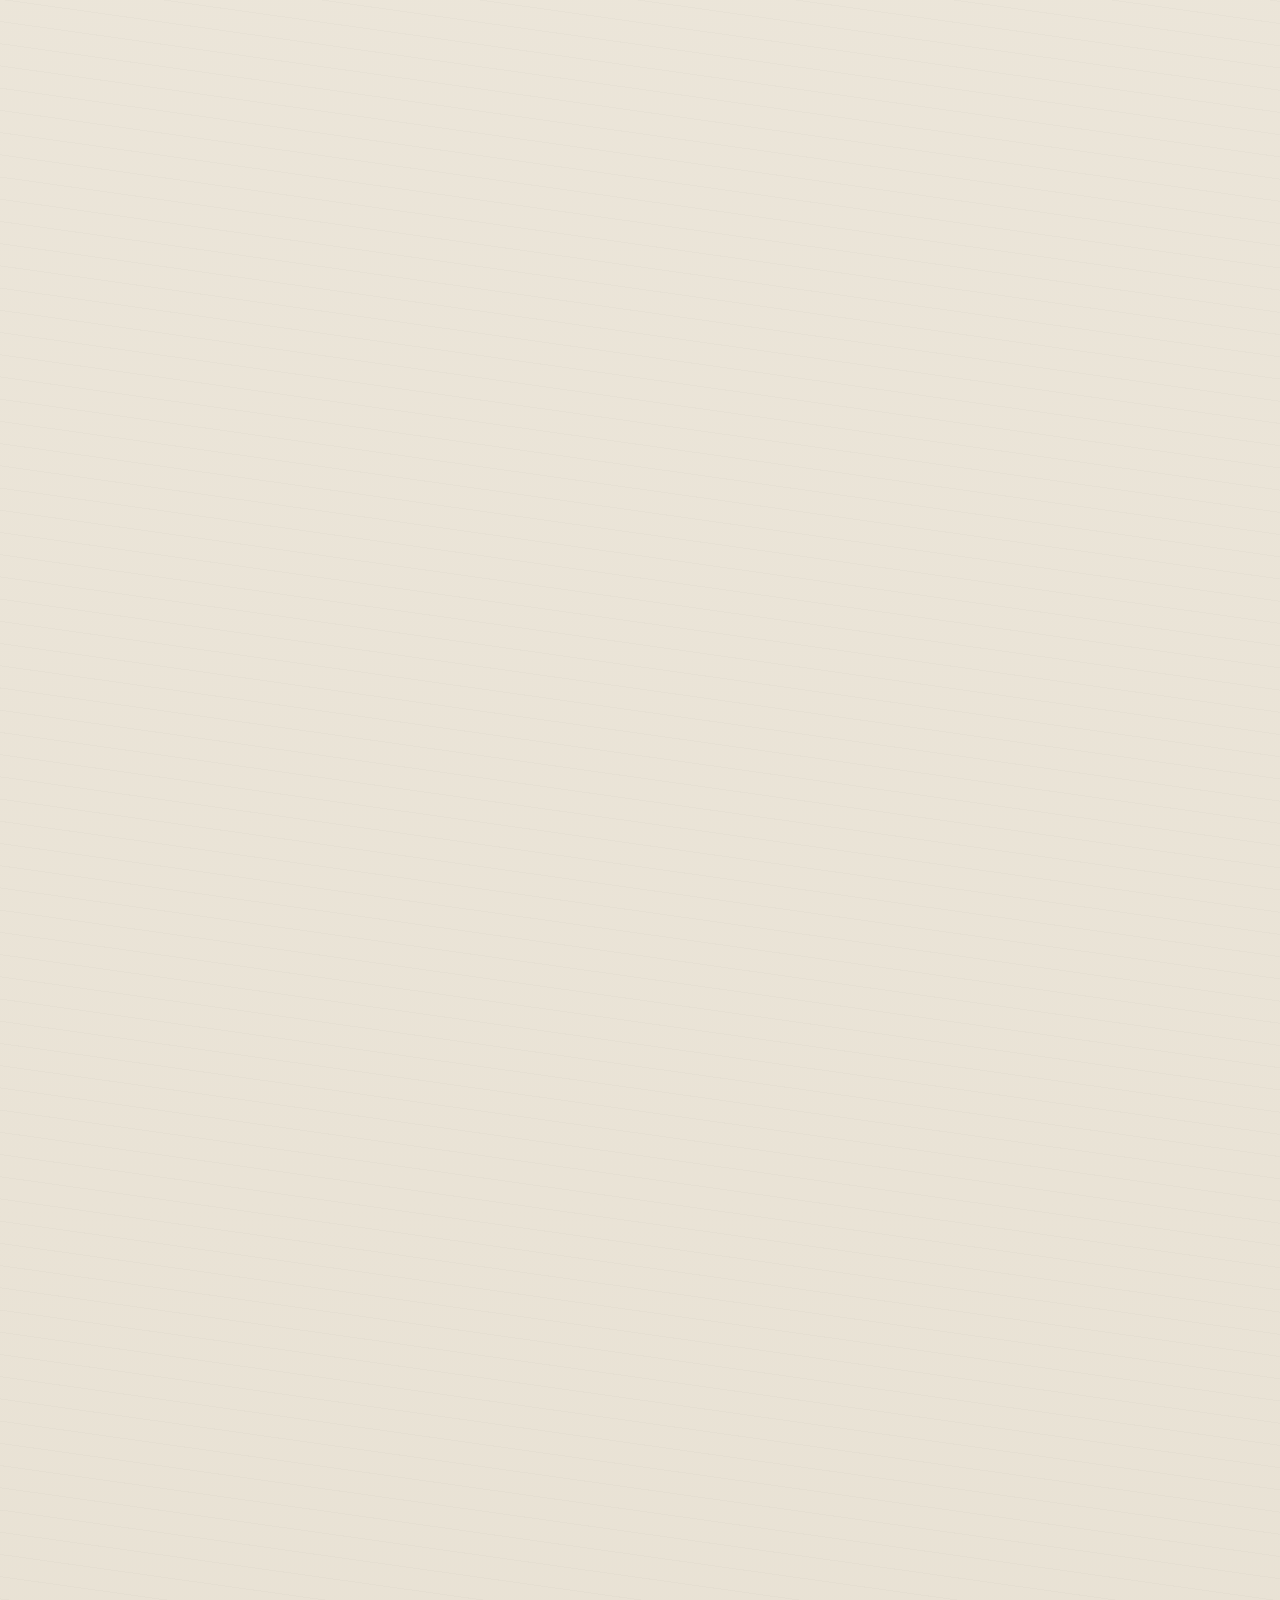
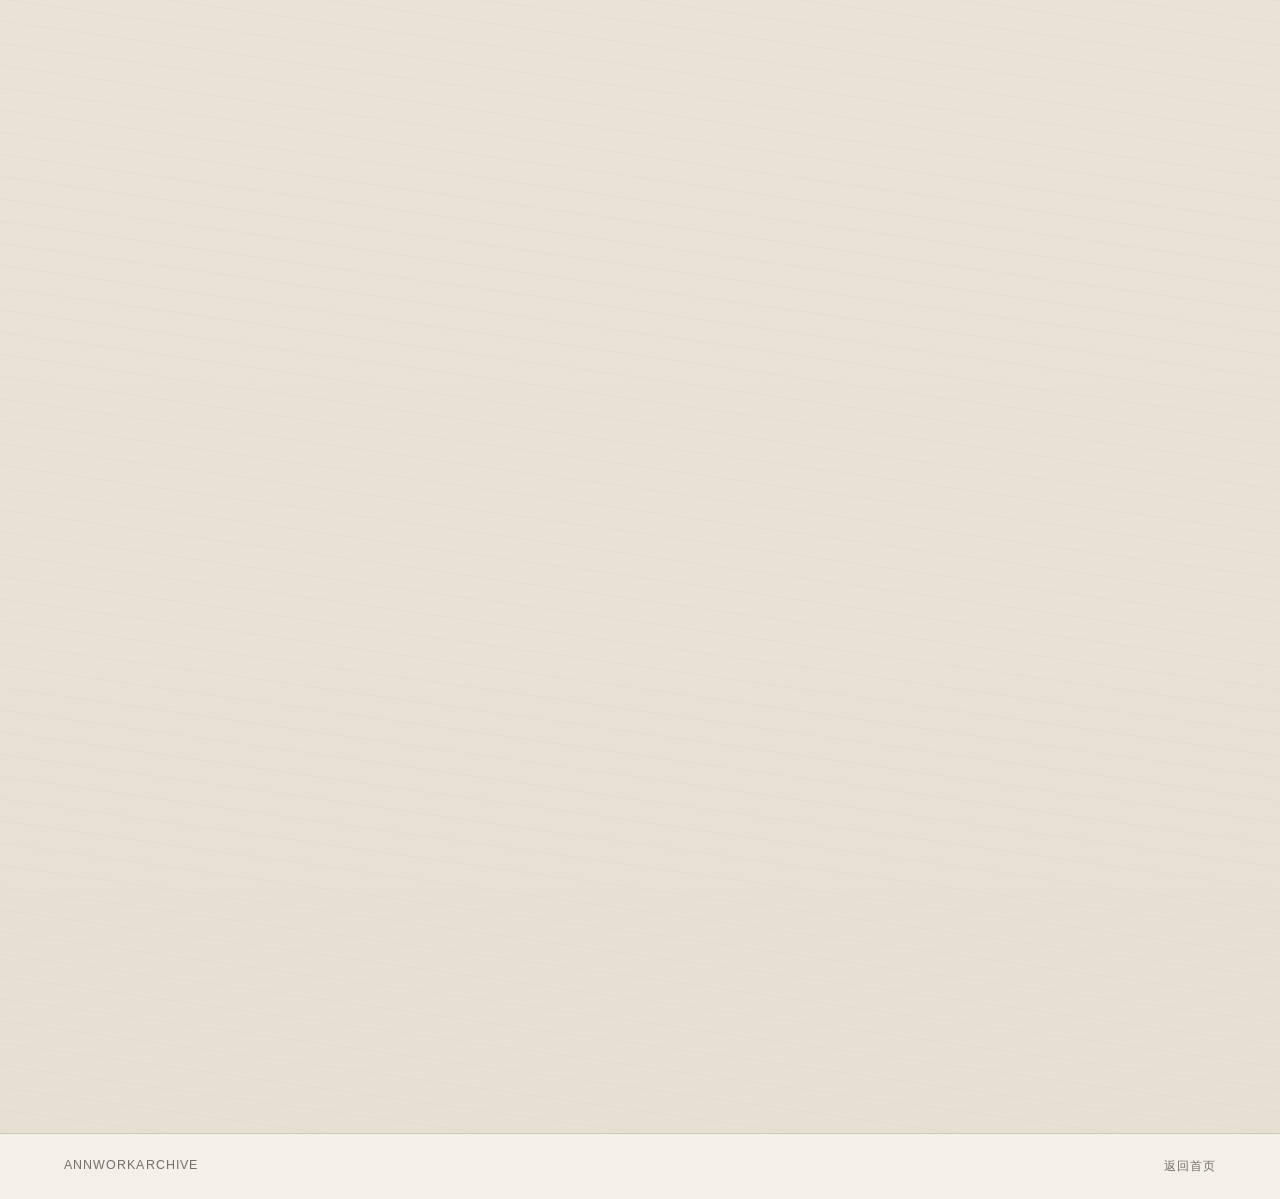
==== commit 83e057de: "Fit portfolio previews and landscape gallery images" ====
--- a/gallery.html
+++ b/gallery.html
@@ -6,7 +6,7 @@
     <title>ANN 作品档案 | 影像 / 视频 / 动态视觉</title>
     <meta name="description" content="摄影、商品静物/创意宣传、视频与动态视觉作品档案，包含人像摄影类、商品静物/创意宣传、基础摄影类、MV类与动态视觉类作品。">
     <link rel="icon" href="data:,">
-    <link rel="stylesheet" href="css/styles.css?v=20260626-arrow-cursor">
+    <link rel="stylesheet" href="css/styles.css?v=20261015-image-fit">
   </head>
   <body class="gallery-page">
     <a class="skip-link" href="#archive-grid">跳到图库</a>
@@ -68,17 +68,17 @@
             <img src="assets/images/portrait/portrait-sync-02.webp" alt="人像摄影作品 2">
             <span>portrait / 002</span>
           </button>
-          <button class="portrait-feature-item gallery-item reveal" type="button" data-category="portrait" data-title="portrait 05" data-src="assets/images/portrait/portrait-sync-05.webp">
+          <button class="portrait-feature-item gallery-item reveal" type="button" data-category="portrait" data-title="portrait 13" data-src="assets/images/portrait/portrait-sync-13.webp">
+            <img src="assets/images/portrait/portrait-sync-13.webp" alt="人像摄影作品，高反差光影人物肖像">
+            <span>portrait / 013</span>
+          </button>
+          <button class="portrait-feature-item is-landscape gallery-item reveal" type="button" data-category="portrait" data-title="portrait 05" data-src="assets/images/portrait/portrait-sync-05.webp">
             <img src="assets/images/portrait/portrait-sync-05.webp" alt="人像摄影作品 5">
-            <span>portrait / 003</span>
-          </button>
-          <button class="portrait-feature-item gallery-item reveal" type="button" data-category="portrait" data-title="portrait 04" data-src="assets/images/portrait/portrait-sync-04.webp">
+            <span>portrait / 005</span>
+          </button>
+          <button class="portrait-feature-item is-landscape gallery-item reveal" type="button" data-category="portrait" data-title="portrait 04" data-src="assets/images/portrait/portrait-sync-04.webp">
             <img src="assets/images/portrait/portrait-sync-04.webp" alt="人像摄影作品 4">
             <span>portrait / 004</span>
-          </button>
-          <button class="portrait-feature-item gallery-item reveal" type="button" data-category="portrait" data-title="portrait 13" data-src="assets/images/portrait/portrait-sync-13.webp">
-            <img src="assets/images/portrait/portrait-sync-13.webp" alt="人像摄影作品，高反差光影人物肖像">
-            <span>portrait / 005</span>
           </button>
         </div>
 
@@ -103,14 +103,14 @@
             <img src="assets/images/portrait/portrait-sync-09.webp" alt="人像摄影作品 9">
             <span>portrait / 009</span>
           </button>
-          <button class="masonry-item gallery-item reveal" type="button" data-category="portrait" data-title="portrait 10" data-src="assets/images/portrait/portrait-sync-10.webp">
-            <img src="assets/images/portrait/portrait-sync-10.webp" alt="人像摄影作品 10">
-            <span>portrait / 010</span>
-          </button>
           <button class="masonry-item gallery-item reveal" type="button" data-category="portrait" data-title="portrait 11" data-src="assets/images/portrait/portrait-sync-11.webp">
             <img src="assets/images/portrait/portrait-sync-11.webp" alt="人像摄影作品 11">
             <span>portrait / 011</span>
           </button>
+          <button class="masonry-item is-landscape gallery-item reveal" type="button" data-category="portrait" data-title="portrait 10" data-src="assets/images/portrait/portrait-sync-10.webp">
+            <img src="assets/images/portrait/portrait-sync-10.webp" alt="人像摄影作品 10">
+            <span>portrait / 010</span>
+          </button>
           <button class="masonry-item gallery-item reveal" type="button" data-category="portrait" data-title="portrait 12" data-src="assets/images/portrait/portrait-sync-12.webp">
             <img src="assets/images/portrait/portrait-sync-12.webp" alt="人像摄影作品，黑白人物面部特写">
             <span>portrait / 012</span>
@@ -126,20 +126,20 @@
           <p>商品静物/创意宣传</p>
         </div>
 
-        <div class="masonry-grid" data-gallery-group="creative">
+        <div class="masonry-grid creative-grid" data-gallery-group="creative">
           <button class="masonry-item gallery-item product-item reveal" type="button" data-category="creative" data-title="商品静物 / FILA 棒球帽" data-src="assets/images/creative/product-cap-editorial-02.webp">
             <img src="assets/images/creative/product-cap-editorial-02.webp" alt="FILA 棒球帽三视角简约宣传图">
             <span>product / cap</span>
           </button>
-          <button class="masonry-item gallery-item product-item reveal" type="button" data-category="creative" data-title="商品静物 / 球鞋" data-src="assets/images/creative/product-sneaker-editorial-01.webp">
-            <img src="assets/images/creative/product-sneaker-editorial-01.webp" alt="灰色影棚背景下的黑色运动鞋侧面">
-            <span>product / 001</span>
-          </button>
           <button class="masonry-item gallery-item product-item reveal" type="button" data-category="creative" data-title="商品静物 / FILA 手提包" data-src="assets/images/creative/product-bag-editorial-01.webp">
             <img src="assets/images/creative/product-bag-editorial-01.webp" alt="复古运动场景中的米色与棕色 FILA 手提包">
             <span>product / bag</span>
           </button>
-          <button class="masonry-item gallery-item reveal" type="button" data-category="creative" data-title="brand style 01" data-src="assets/images/creative/photography-brand-01.webp">
+          <button class="masonry-item is-landscape gallery-item product-item reveal" type="button" data-category="creative" data-title="商品静物 / 球鞋" data-src="assets/images/creative/product-sneaker-editorial-01.webp">
+            <img src="assets/images/creative/product-sneaker-editorial-01.webp" alt="灰色影棚背景下的黑色运动鞋侧面">
+            <span>product / 001</span>
+          </button>
+          <button class="masonry-item is-landscape gallery-item reveal" type="button" data-category="creative" data-title="brand style 01" data-src="assets/images/creative/photography-brand-01.webp">
             <img src="assets/images/creative/photography-brand-01.webp" alt="品牌风格化拍摄，黄色画面与标识构成">
             <span>creative / 001</span>
           </button>
@@ -167,7 +167,7 @@
             <img src="assets/images/creative/photography-brand-08.webp" alt="品牌风格化拍摄，红色背景与物件细节">
             <span>creative / 008</span>
           </button>
-          <button class="masonry-item gallery-item reveal" type="button" data-category="creative" data-title="object surface" data-src="assets/images/creative/photography-brand-09.webp">
+          <button class="masonry-item is-landscape gallery-item reveal" type="button" data-category="creative" data-title="object surface" data-src="assets/images/creative/photography-brand-09.webp">
             <img src="assets/images/creative/photography-brand-09.webp" alt="品牌风格化拍摄，木质纹理与绿色色块">
             <span>creative / 009</span>
           </button>
@@ -178,7 +178,7 @@
           <p>基础摄影类 / 街头与景观</p>
         </div>
 
-        <div class="masonry-grid" id="street" data-gallery-group="street">
+        <div class="masonry-grid street-grid" id="street" data-gallery-group="street">
           <button class="masonry-item gallery-item reveal" type="button" data-category="street" data-title="red taxi frame" data-src="assets/images/photography/street-223.webp">
             <img src="assets/images/photography/street-223.webp" alt="街头摄影，红色出租车与车窗反射">
             <span>photo / 001</span>
--- a/css/styles.css
+++ b/css/styles.css
@@ -798,7 +798,7 @@
   display: grid;
   grid-template-columns: minmax(0, 1fr);
   gap: 1.3rem;
-  height: clamp(540px, 56vw, 740px);
+  height: calc(clamp(340px, 40vw, 600px) + clamp(164px, 14vw, 210px) + 1rem);
   min-height: 0;
   contain: layout style;
 }
@@ -887,31 +887,6 @@
   font-size: clamp(1.1rem, 2.3vw, 2rem);
   line-height: 1;
   text-align: right;
-}
-
-.archive-street .archive-preview-img {
-  object-position: center 52%;
-}
-
-.archive-portrait .archive-preview-img {
-  object-position: center 42%;
-  filter: saturate(0.64) contrast(1.06);
-}
-
-.archive-creative .archive-preview-meta {
-  right: 8%;
-  bottom: 8%;
-  color: #25231f;
-  text-shadow: 0 1px 8px rgba(255, 255, 255, 0.7);
-}
-
-.archive-creative .archive-preview-img[src*="product-cap-editorial"] {
-  object-position: center top;
-}
-
-.archive-creative .archive-preview-img[src*="product-sneaker-editorial"] {
-  object-fit: contain;
-  background: #b9babd;
 }
 
 .archive-stack {
@@ -997,8 +972,24 @@
   grid-template-columns: minmax(0, 1.12fr) minmax(260px, 0.88fr);
 }
 
-.archive-portrait .archive-preview {
-  clip-path: polygon(0 4%, 91% 0, 100% 92%, 9% 100%);
+.archive-workbench .archive-preview {
+  overflow: visible;
+  background: transparent;
+  box-shadow: none;
+  clip-path: none;
+}
+
+.archive-workbench .archive-preview::after,
+.archive-workbench .archive-preview-meta {
+  display: none;
+}
+
+.archive-workbench .archive-preview-img,
+.archive-workbench .archive-preview.is-switching .archive-preview-img {
+  object-fit: contain;
+  object-position: center;
+  filter: none;
+  transform: none;
 }
 
 .archive-portrait .archive-stack {
@@ -1218,8 +1209,30 @@
   max-width: 1380px;
 }
 
+.portrait-grid,
+.creative-grid {
+  display: grid;
+  grid-template-columns: repeat(4, minmax(0, 1fr));
+  align-items: start;
+  gap: clamp(0.8rem, 1.6vw, 1.4rem);
+}
+
 .portrait-grid {
   padding-top: clamp(2rem, 5vw, 4rem);
+}
+
+.portrait-grid .masonry-item,
+.creative-grid .masonry-item {
+  margin: 0;
+}
+
+.portrait-grid .masonry-item.is-landscape,
+.creative-grid .masonry-item.is-landscape {
+  grid-column: span 2;
+}
+
+.masonry-grid.street-grid {
+  column-count: 2;
 }
 
 .masonry-item {
@@ -1292,7 +1305,7 @@
 
 .portrait-feature-grid {
   display: grid;
-  grid-template-columns: repeat(5, minmax(0, 1fr));
+  grid-template-columns: repeat(6, minmax(0, 1fr));
   align-items: start;
   gap: clamp(0.8rem, 1.4vw, 1.2rem);
   max-width: 1380px;
@@ -1303,6 +1316,7 @@
   position: relative;
   display: block;
   width: 100%;
+  grid-column: span 2;
   align-self: start;
   padding: 0;
   overflow: hidden;
@@ -1313,6 +1327,10 @@
   cursor: zoom-in;
   clip-path: none;
   transition: transform 320ms var(--smooth), box-shadow 320ms var(--smooth), filter 320ms var(--smooth);
+}
+
+.portrait-feature-item.is-landscape {
+  grid-column: span 3;
 }
 
 .portrait-feature-item:nth-child(even) {
@@ -1740,8 +1758,13 @@
     column-count: 3;
   }
 
+  .portrait-grid,
+  .creative-grid {
+    grid-template-columns: repeat(3, minmax(0, 1fr));
+  }
+
   .portrait-feature-grid {
-    grid-template-columns: repeat(3, minmax(0, 1fr));
+    grid-template-columns: repeat(6, minmax(0, 1fr));
   }
 
   .video-archive-grid {
@@ -1813,7 +1836,7 @@
   }
 
   .archive-workbench {
-    height: 560px;
+    height: 540px;
     min-height: 0;
   }
 
@@ -1859,6 +1882,15 @@
     column-count: 2;
   }
 
+  .portrait-grid,
+  .creative-grid {
+    grid-template-columns: repeat(2, minmax(0, 1fr));
+  }
+
+  .masonry-grid.street-grid {
+    column-count: 1;
+  }
+
   .archive-group-heading {
     align-items: start;
     flex-direction: column;
@@ -1866,6 +1898,20 @@
 
   .portrait-feature-grid {
     grid-template-columns: repeat(2, minmax(0, 1fr));
+  }
+
+  .portrait-feature-item {
+    grid-column: span 1;
+  }
+
+  .portrait-feature-item:nth-child(3) {
+    grid-column: span 2;
+    width: calc(50% - 0.4rem);
+    justify-self: center;
+  }
+
+  .portrait-feature-item.is-landscape {
+    grid-column: span 2;
   }
 
   .gallery-filter {
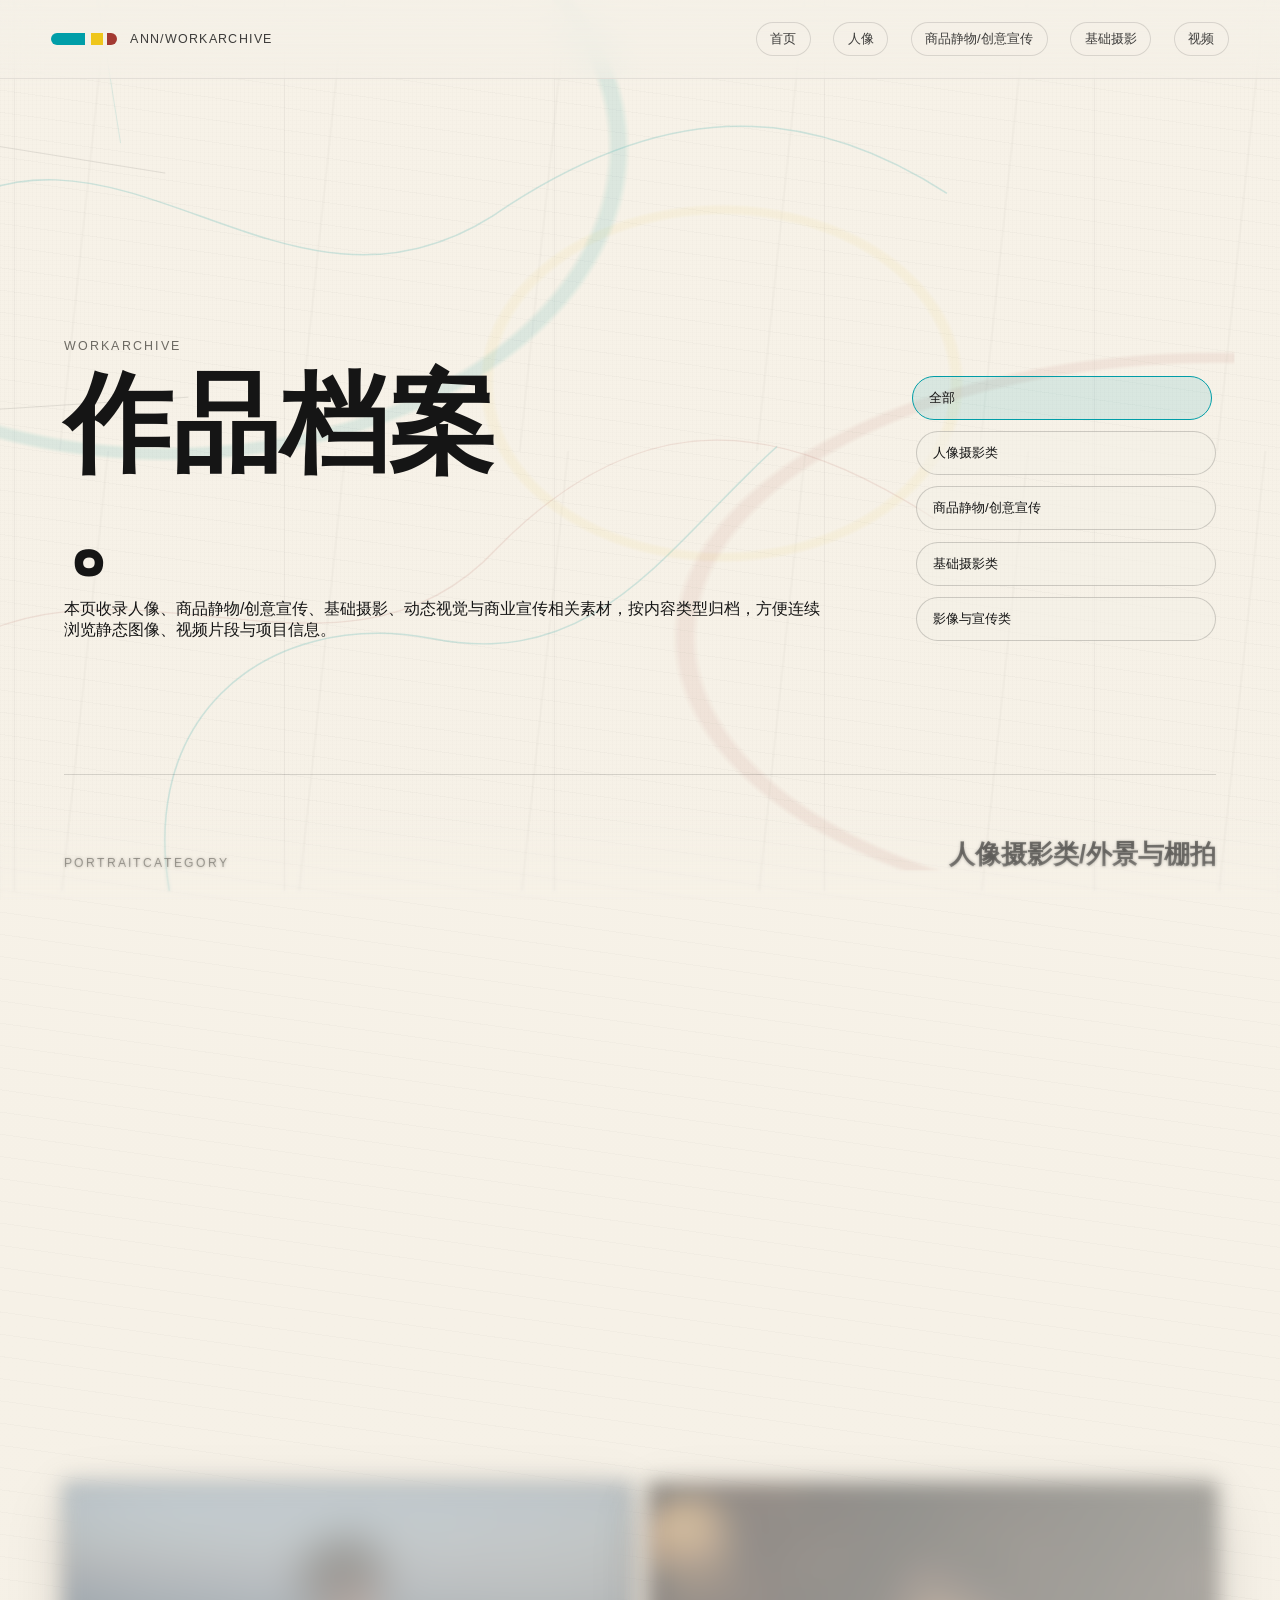
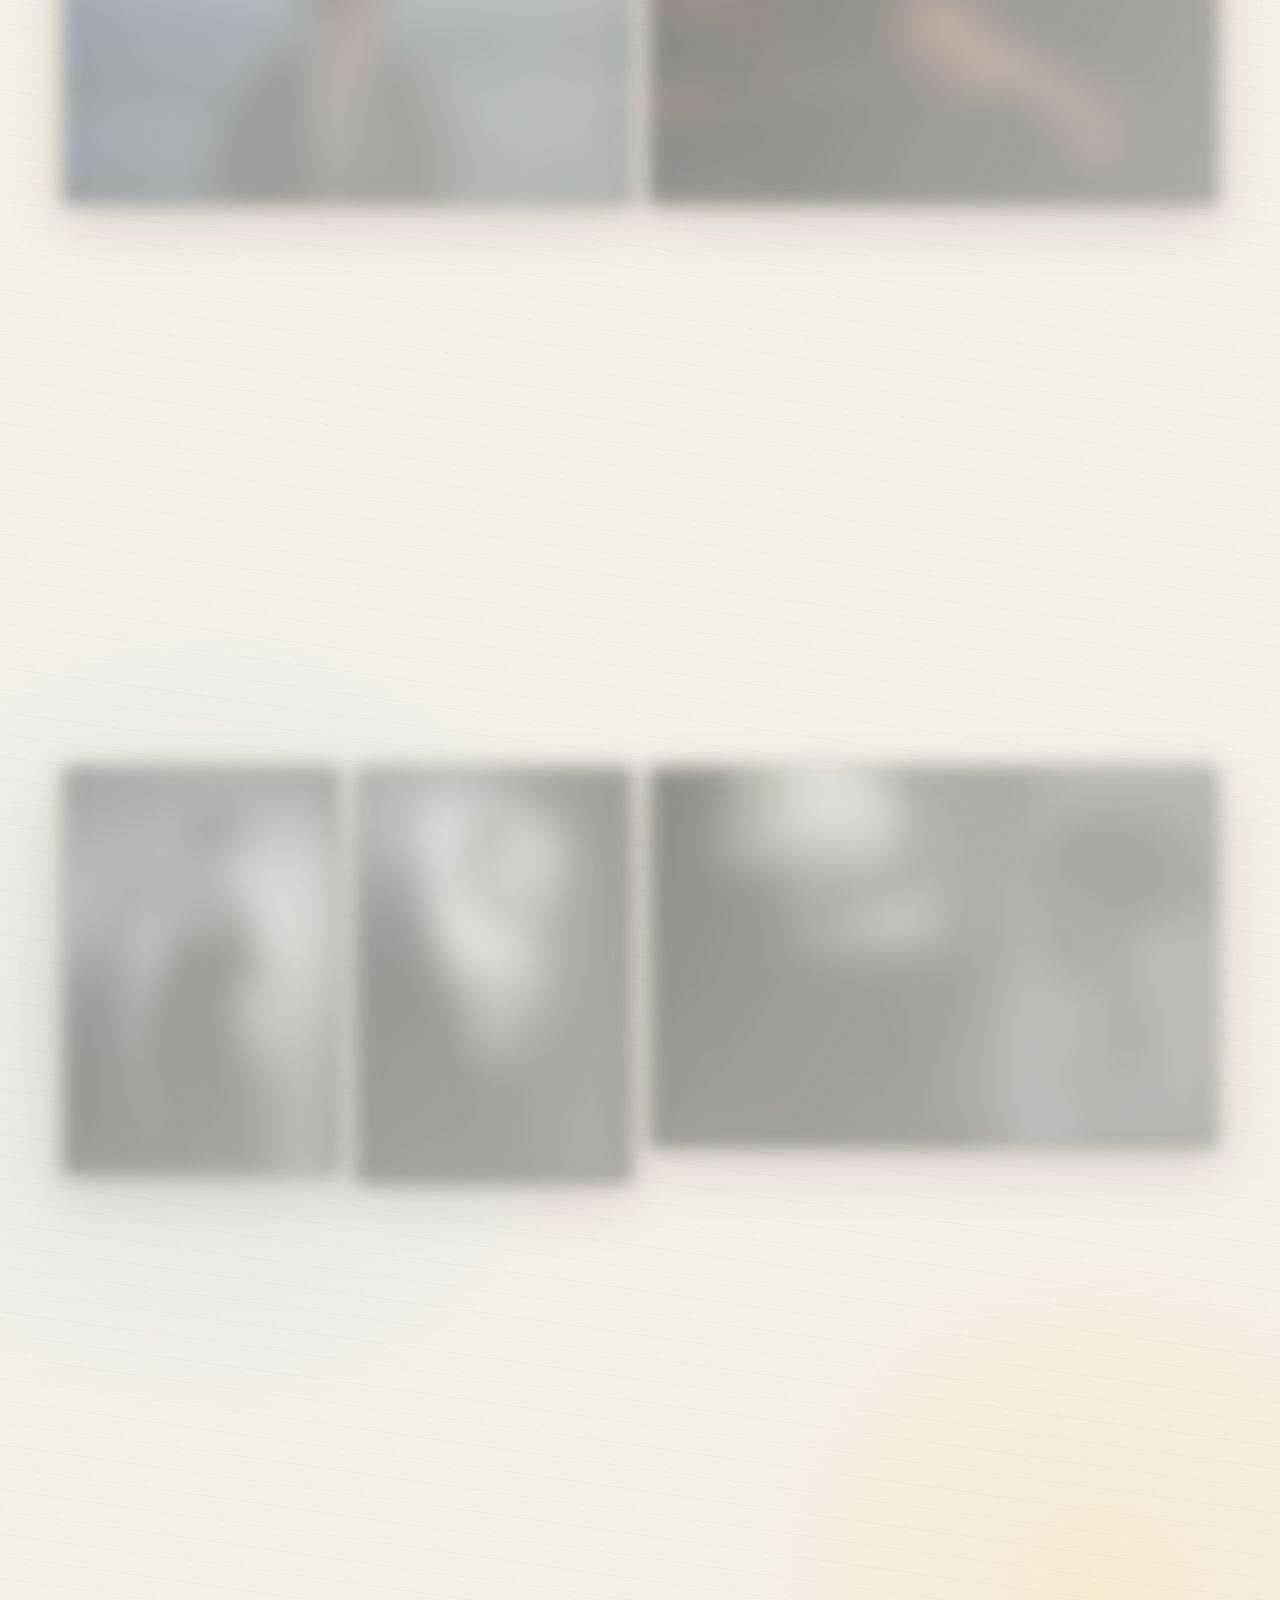
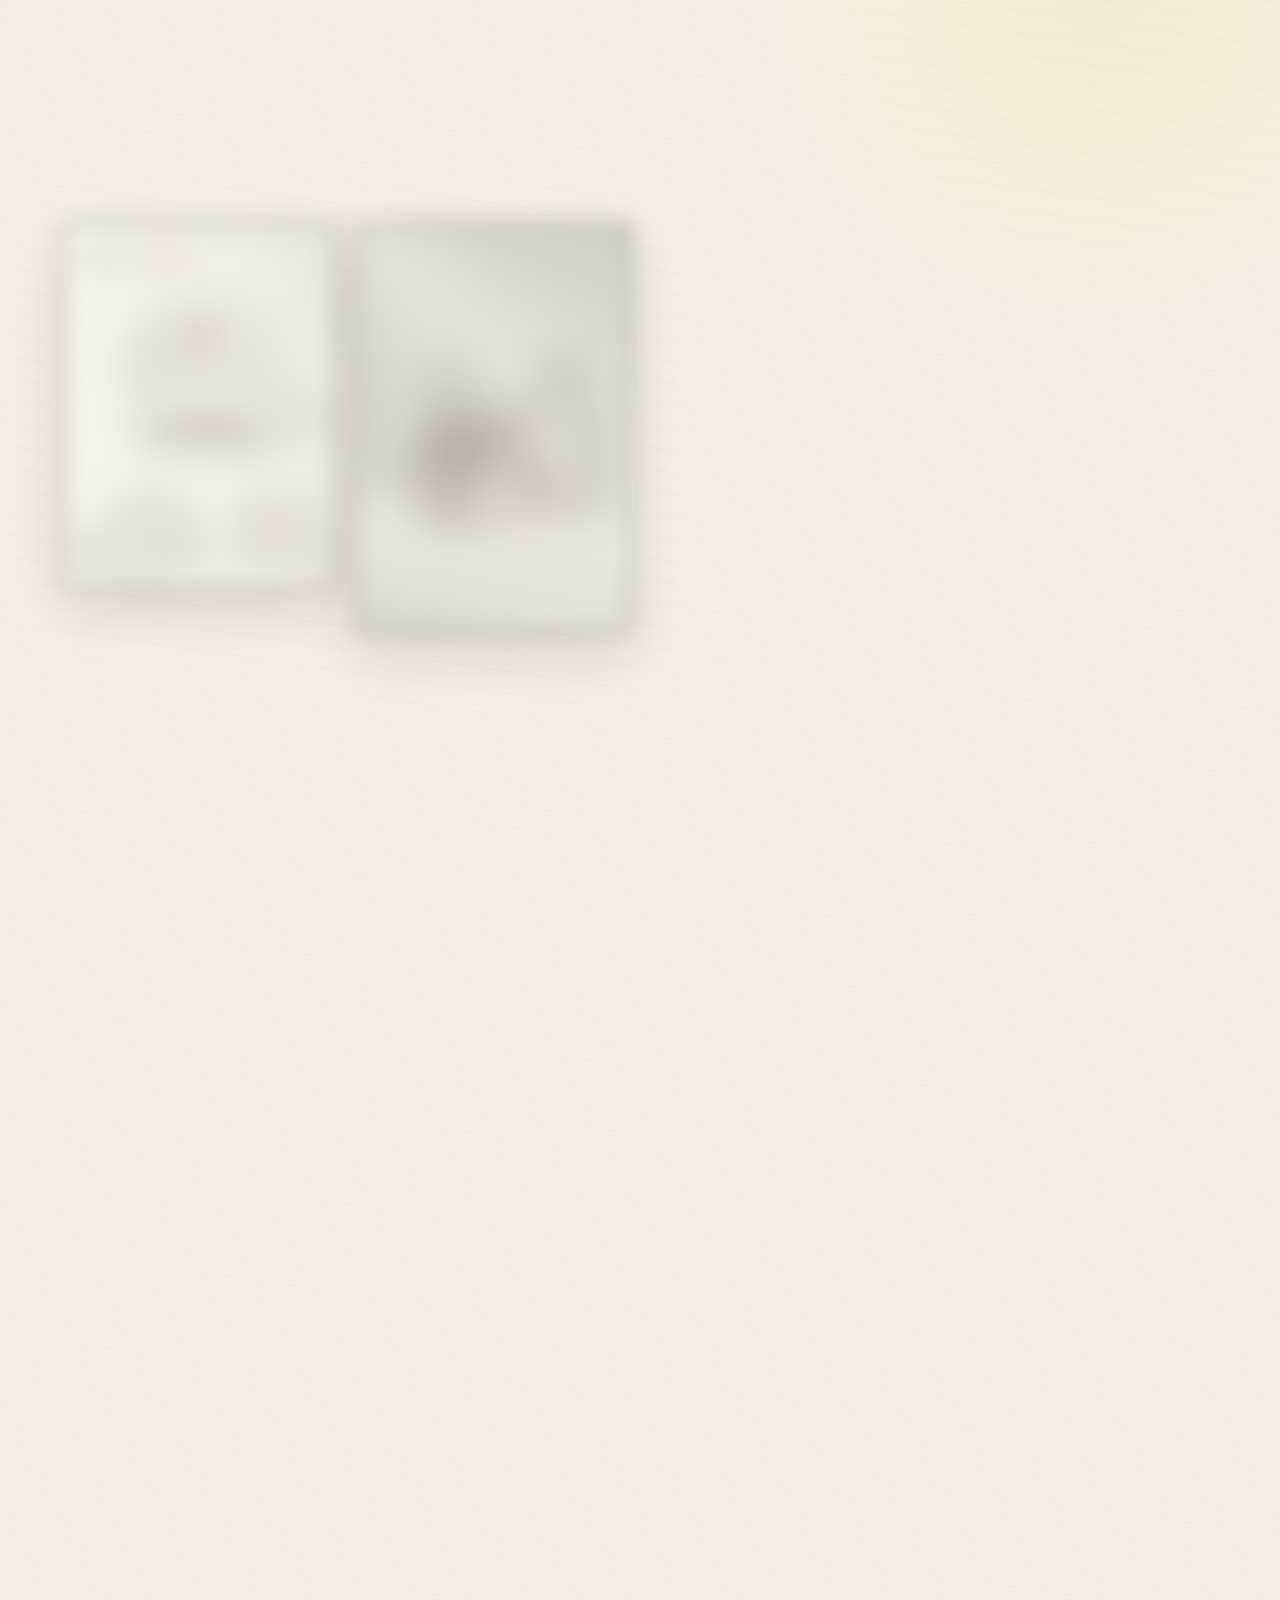
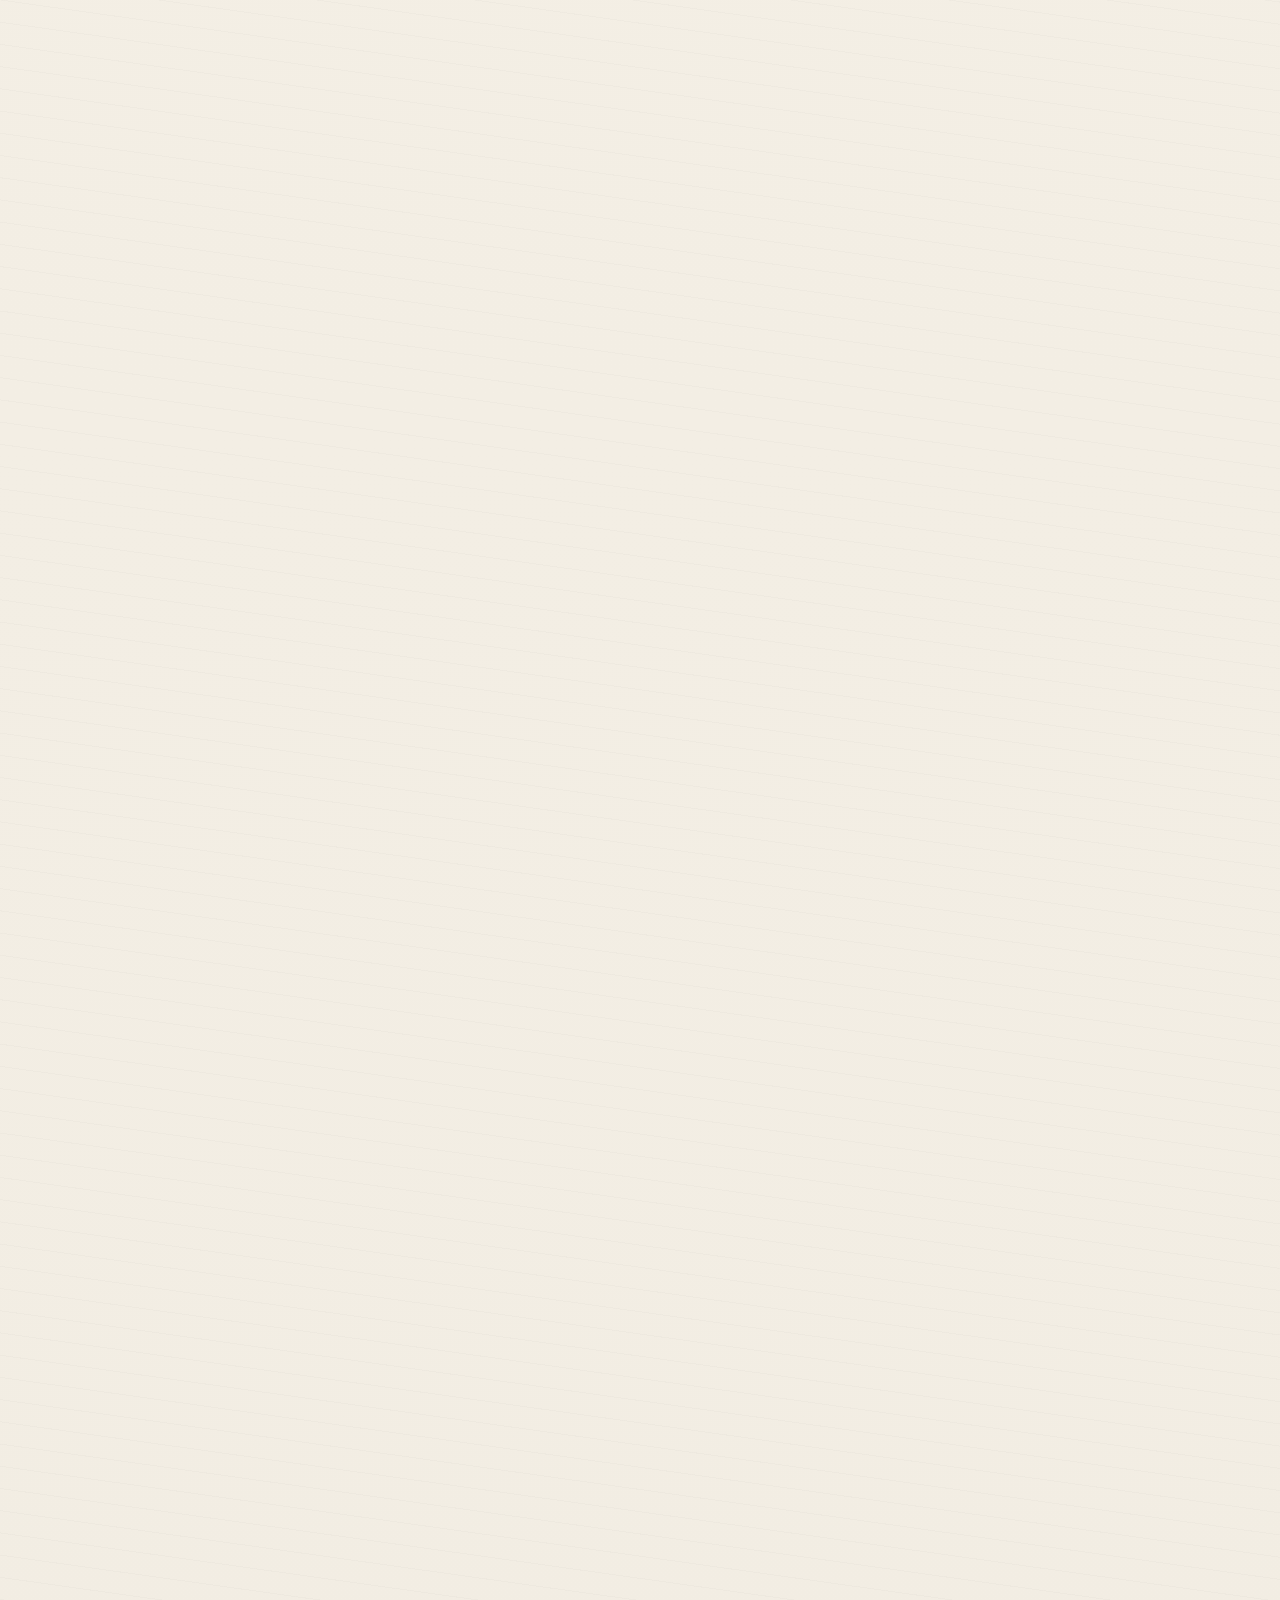
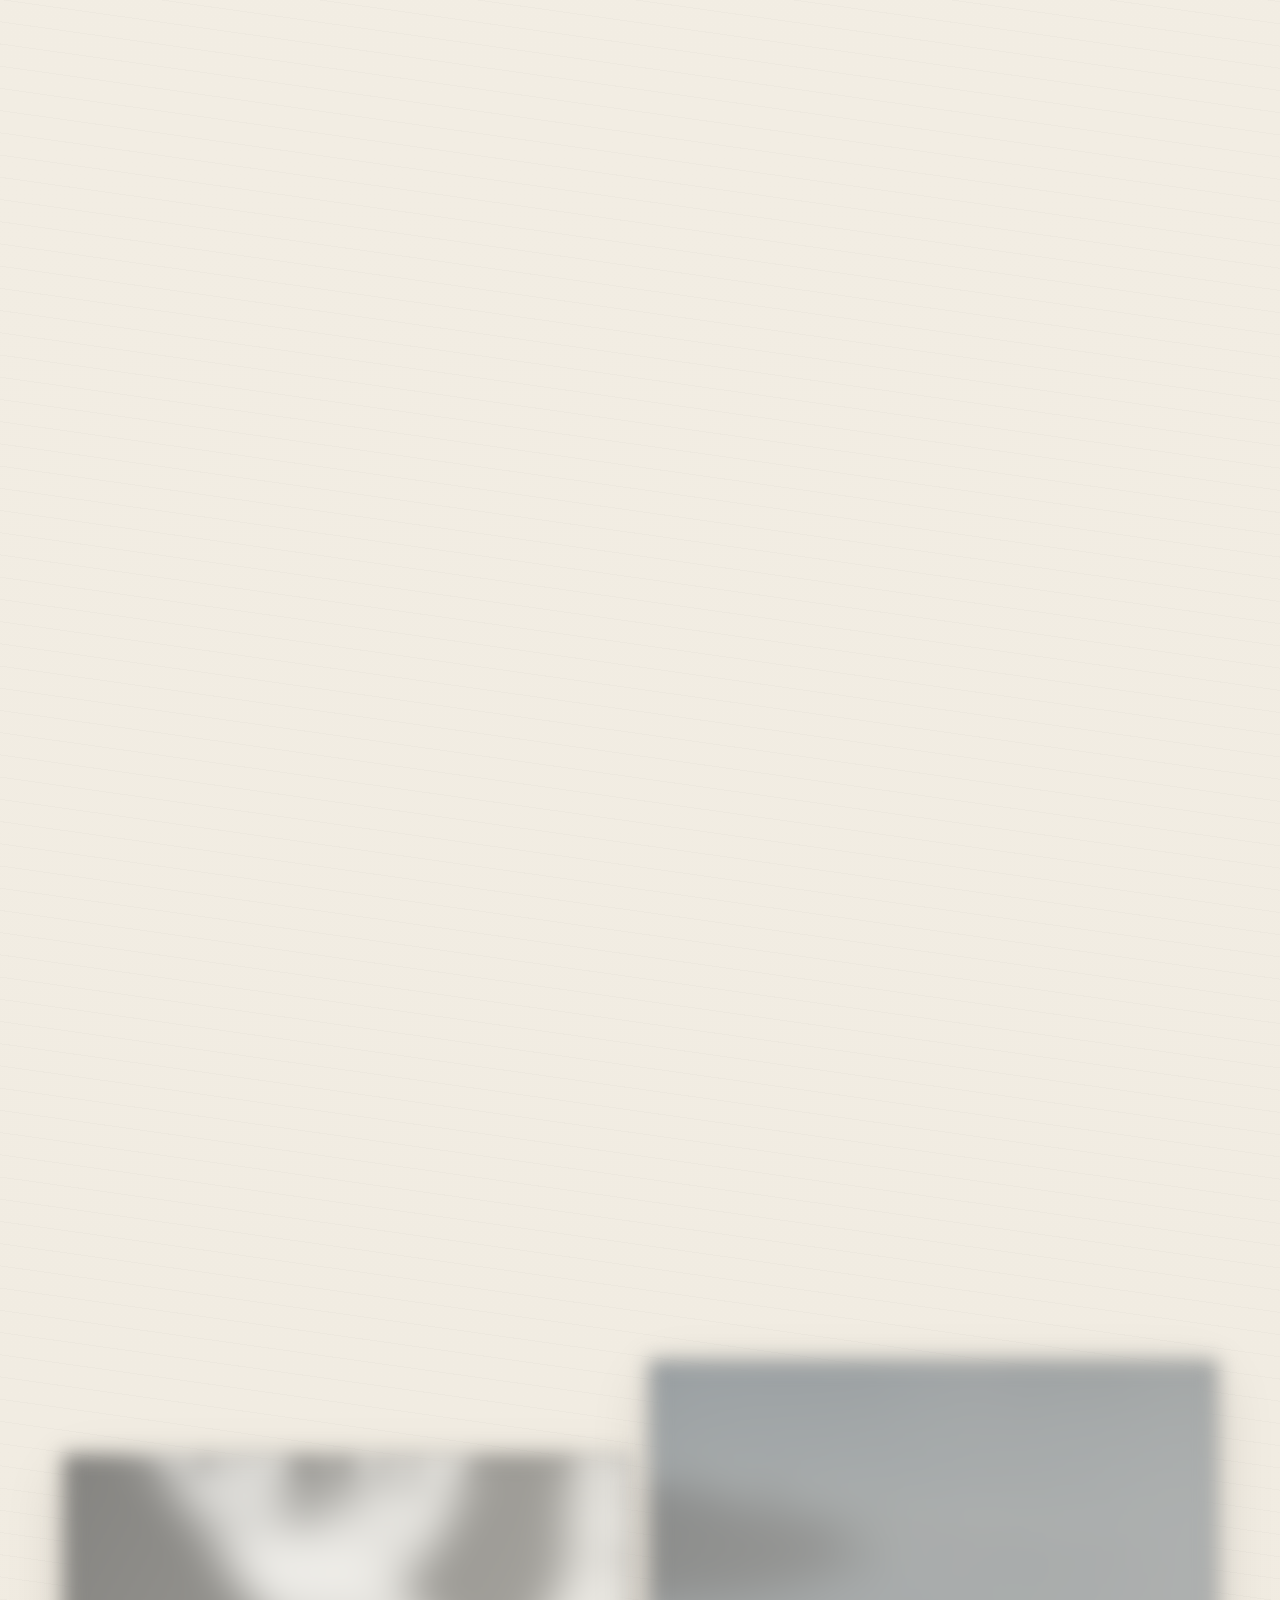
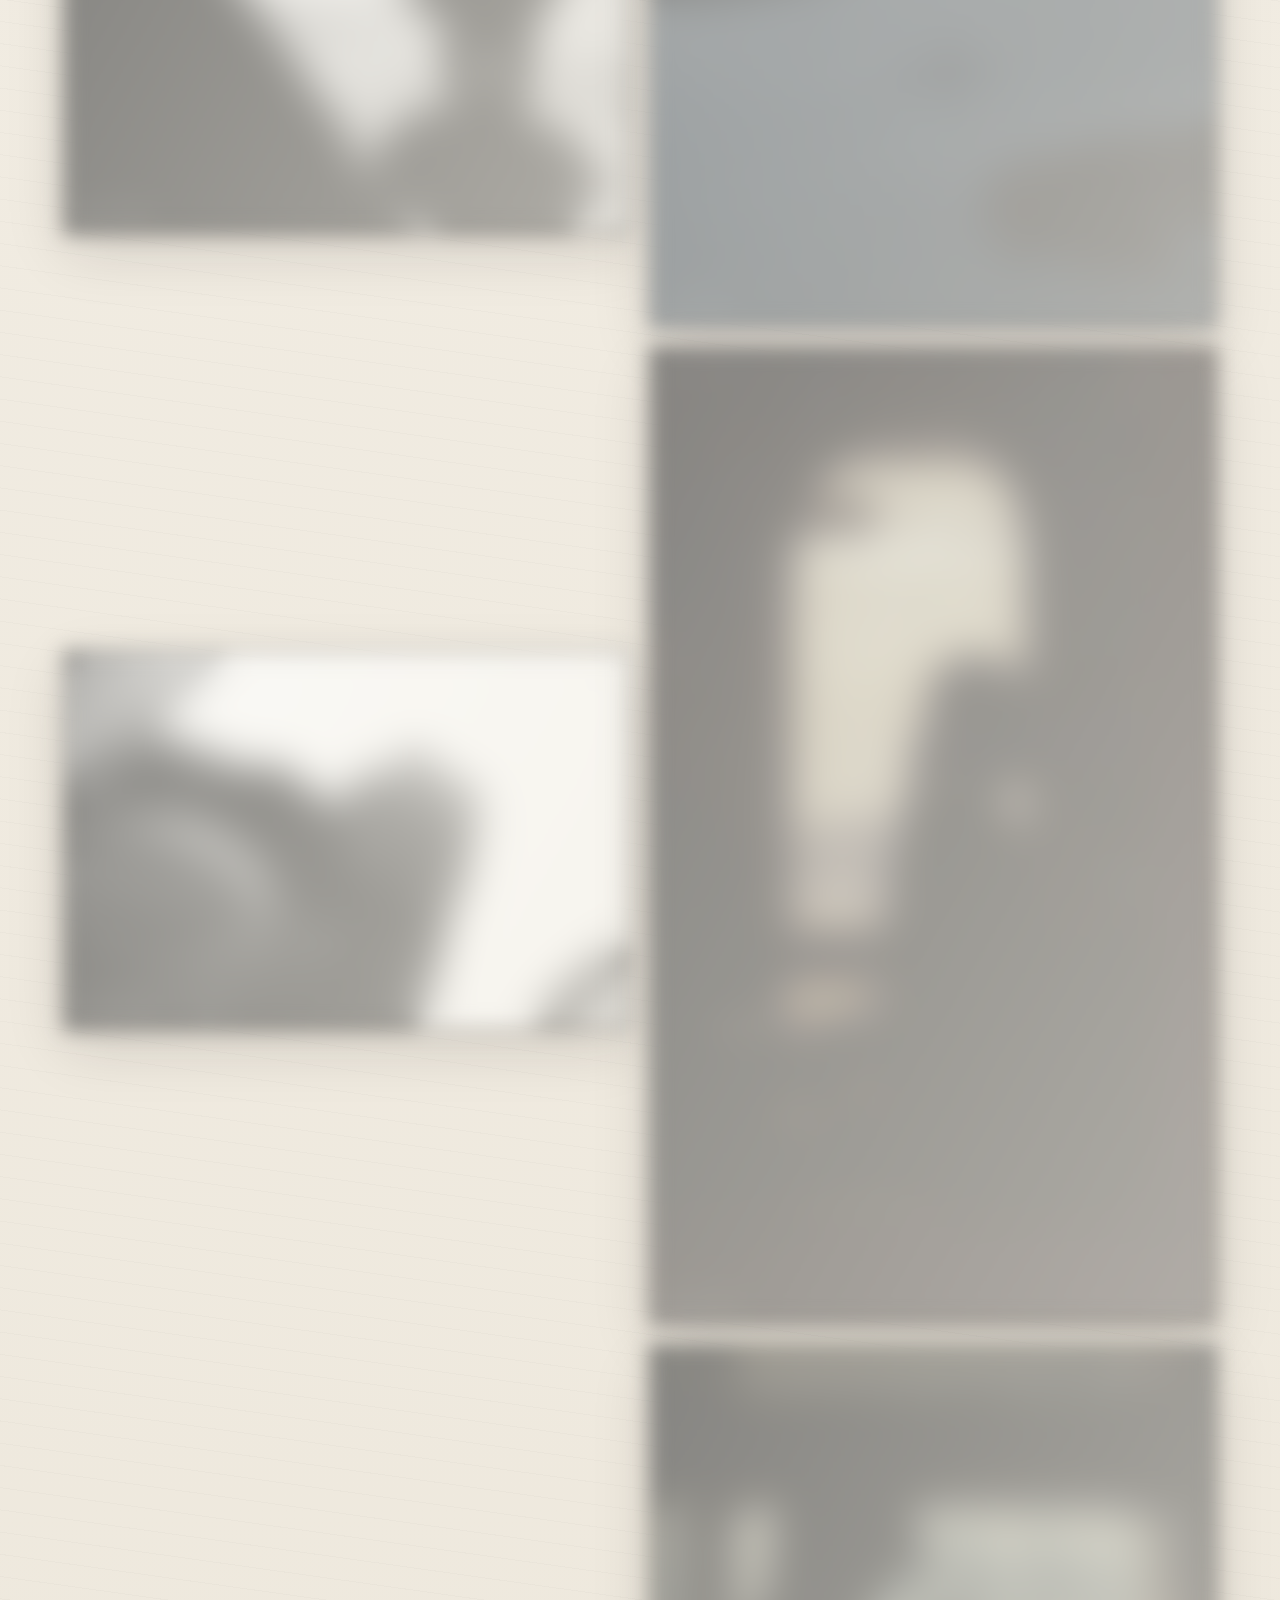
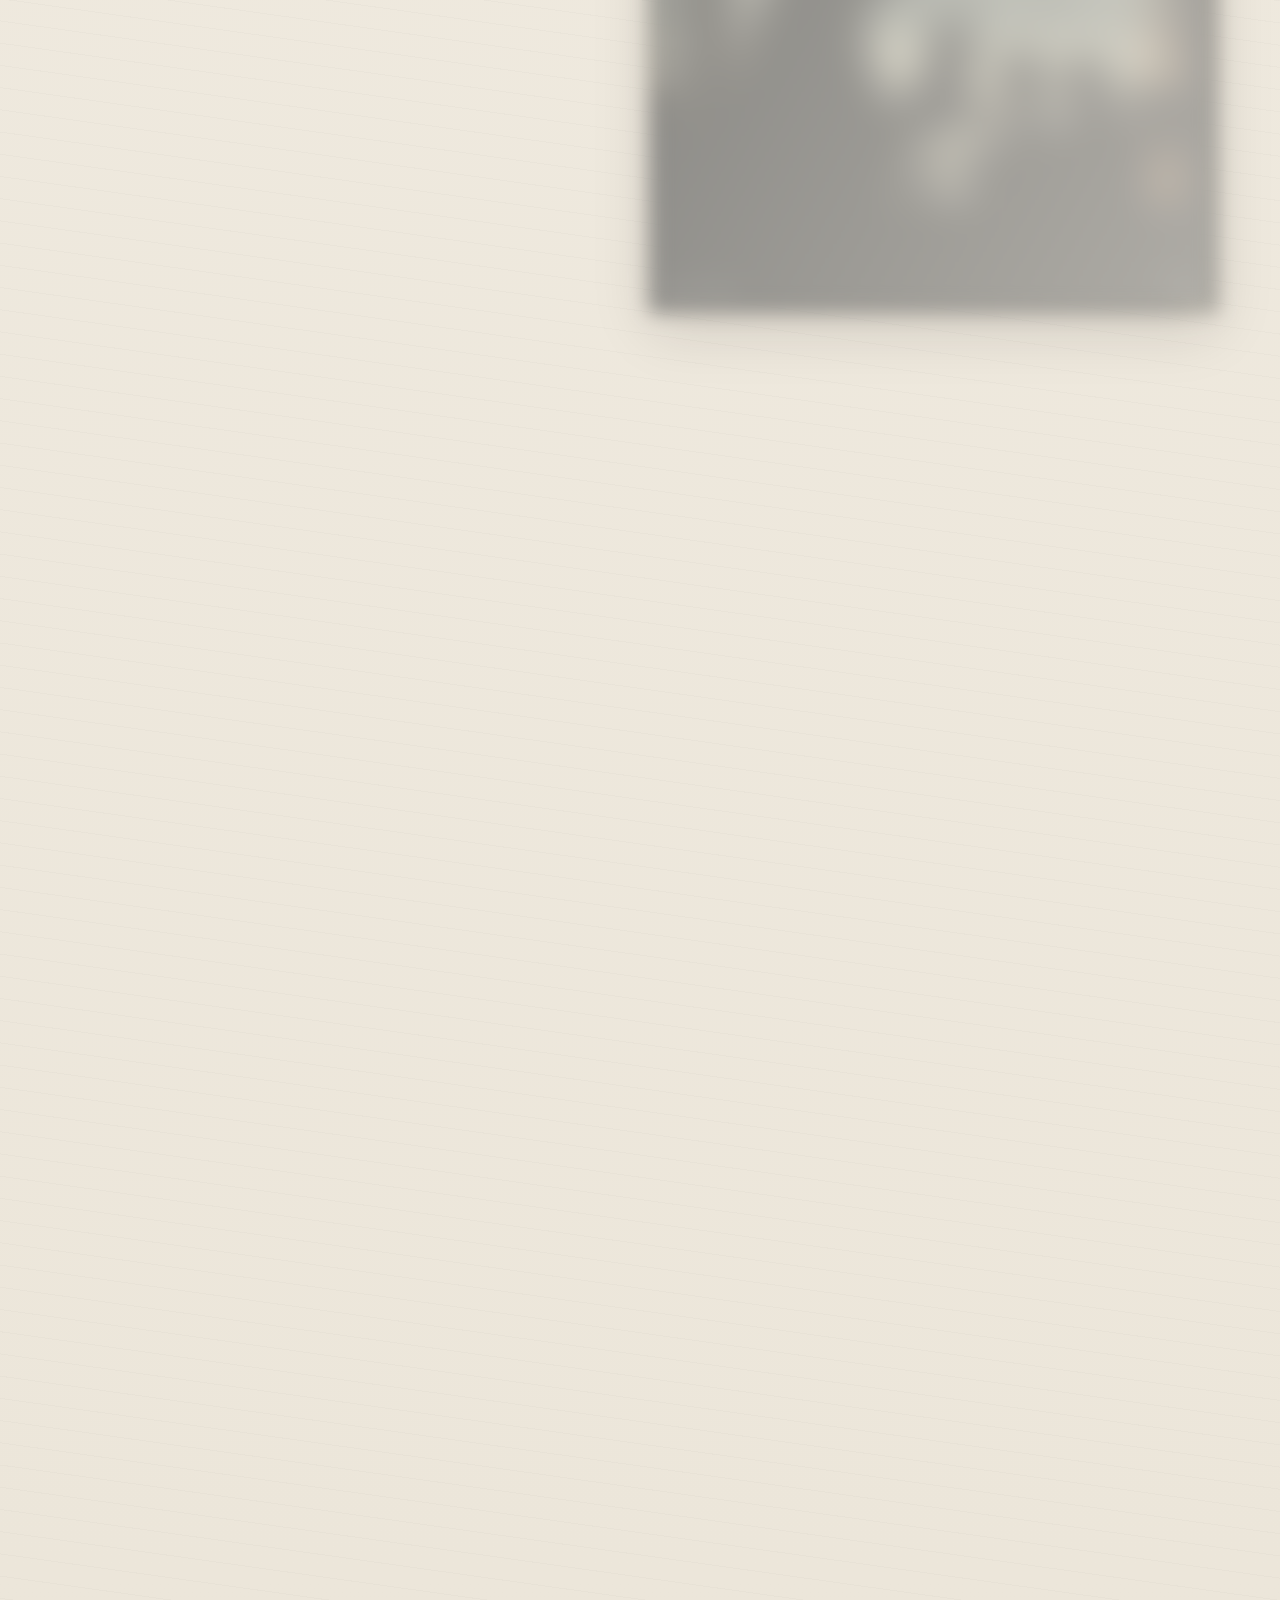
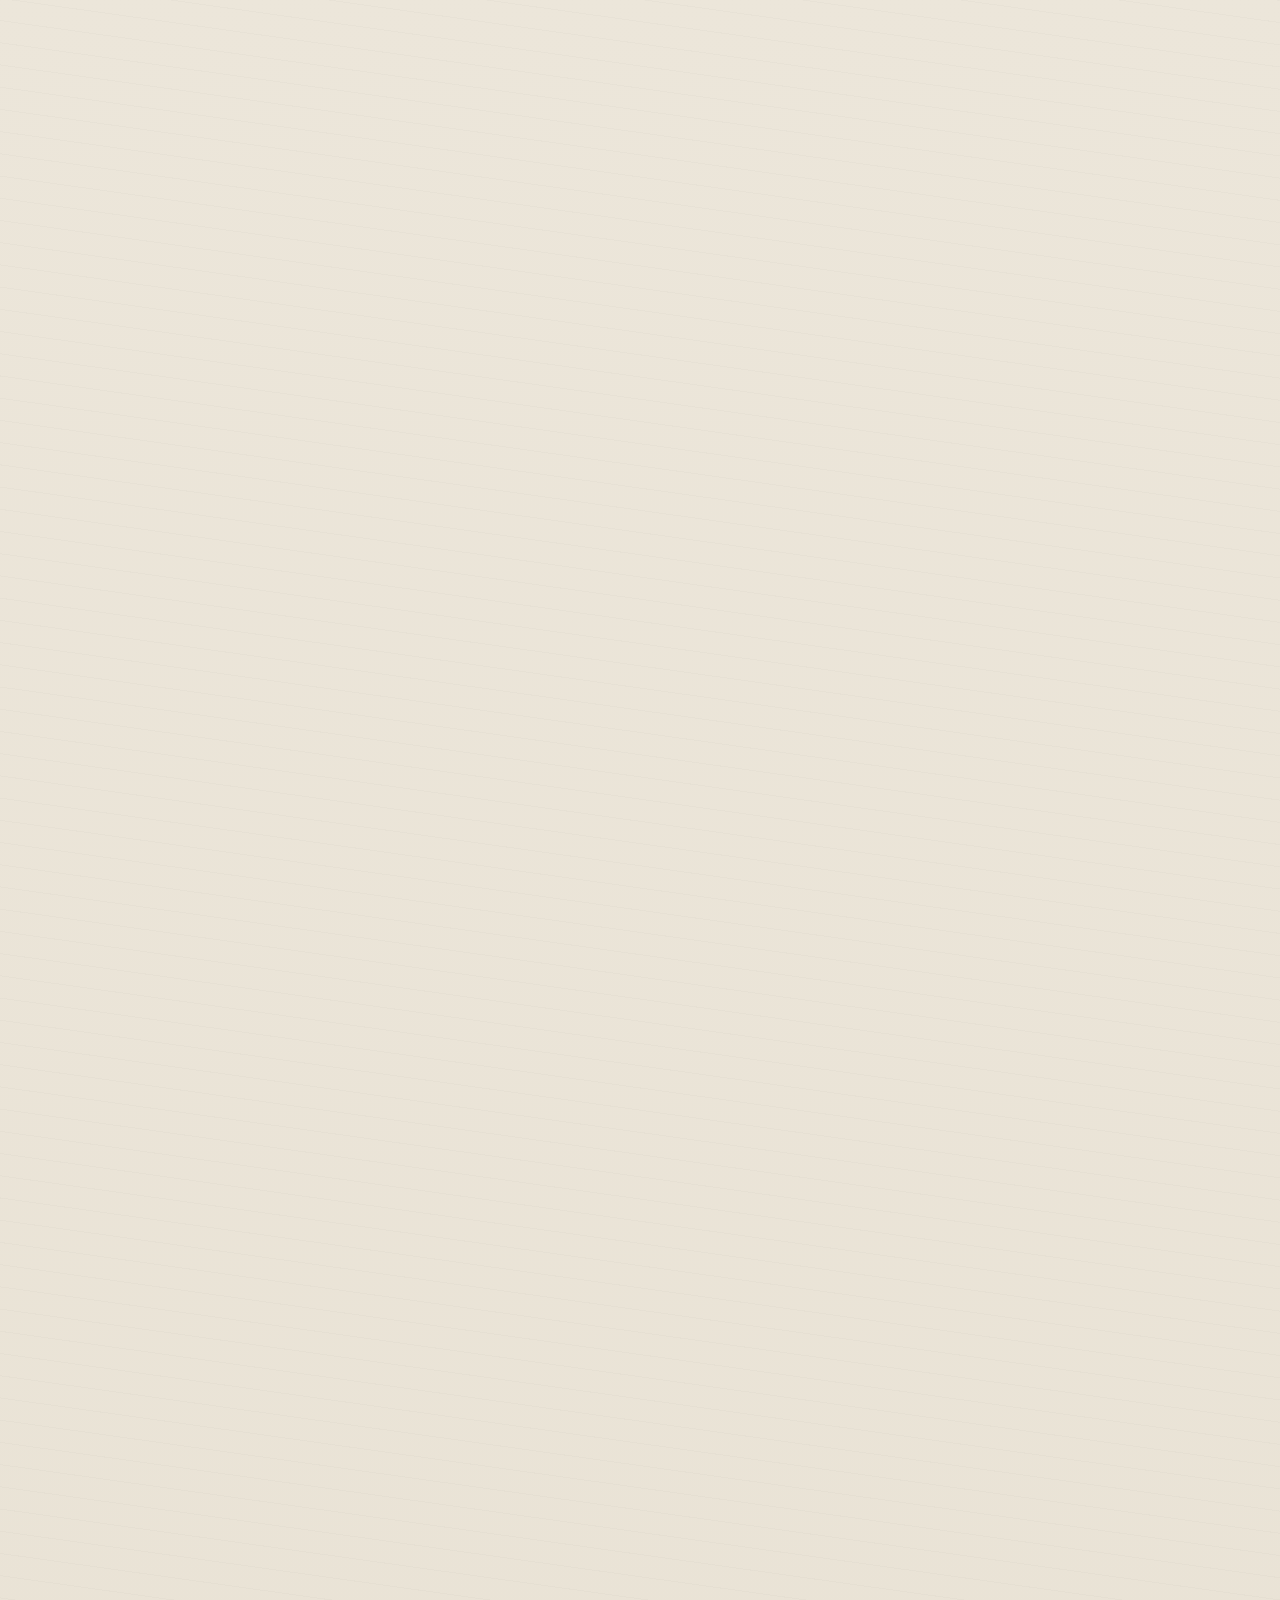
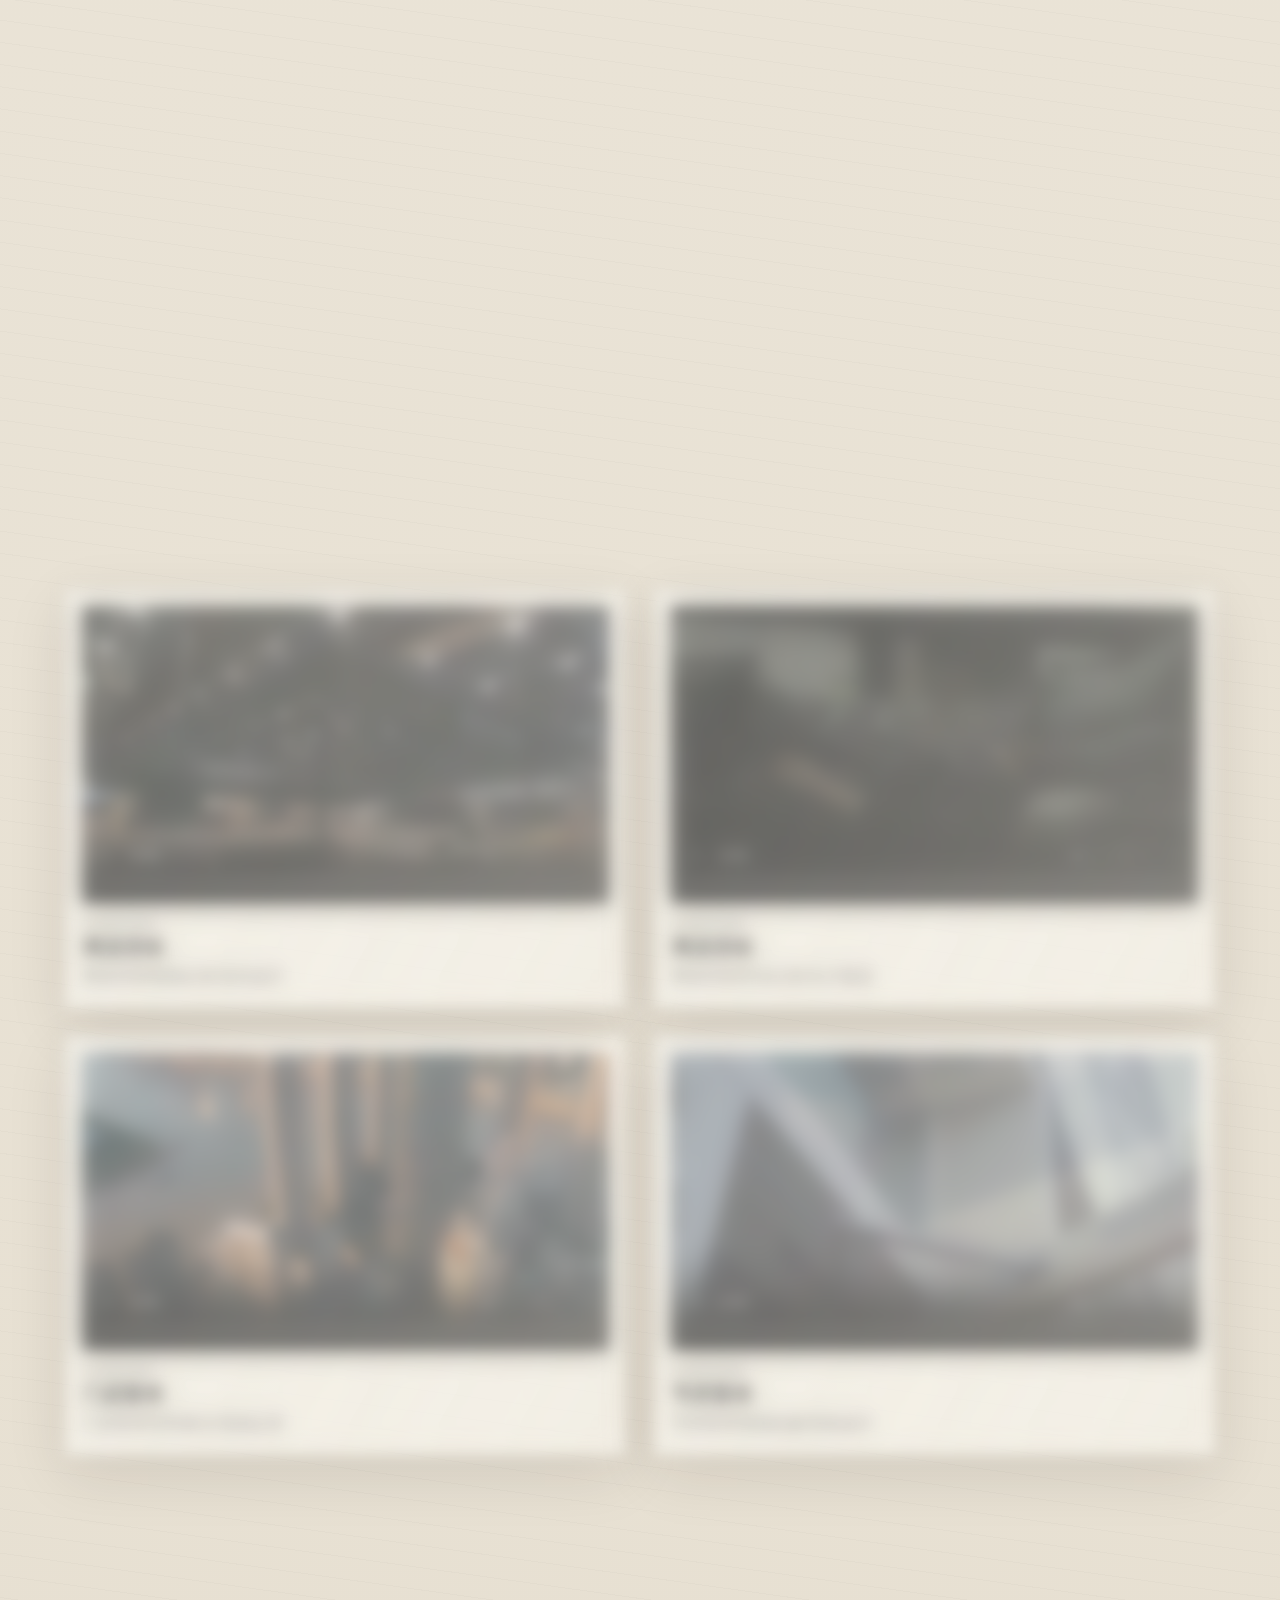
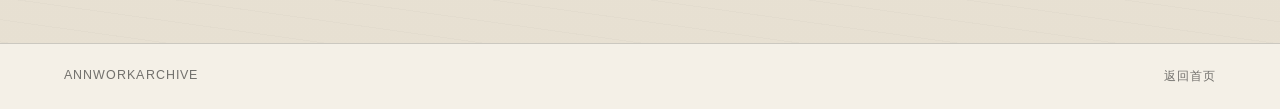
==== commit 38b21643: "Add product collage sheets to creative gallery" ====
--- a/gallery.html
+++ b/gallery.html
@@ -139,6 +139,12 @@
             <img src="assets/images/creative/product-sneaker-editorial-01.webp" alt="灰色影棚背景下的黑色运动鞋侧面">
             <span>product / 001</span>
           </button>
+          <button class="masonry-item is-landscape gallery-item product-item reveal" type="button" data-category="creative" data-title="卡其色挎包拼版" data-src="assets/images/creative/product-khaki-bag-sheet.png">
+            <img src="assets/images/creative/product-khaki-bag-sheet.png" alt="卡其色挎包的整体与细节白底拼版">
+          </button>
+          <button class="masonry-item is-landscape gallery-item product-item reveal" type="button" data-category="creative" data-title="粉色 FILA 背包拼版" data-src="assets/images/creative/product-pink-backpack-sheet.png">
+            <img src="assets/images/creative/product-pink-backpack-sheet.png" alt="粉色 FILA 背包的整体与细节白底拼版">
+          </button>
           <button class="masonry-item is-landscape gallery-item reveal" type="button" data-category="creative" data-title="brand style 01" data-src="assets/images/creative/photography-brand-01.webp">
             <img src="assets/images/creative/photography-brand-01.webp" alt="品牌风格化拍摄，黄色画面与标识构成">
             <span>creative / 001</span>
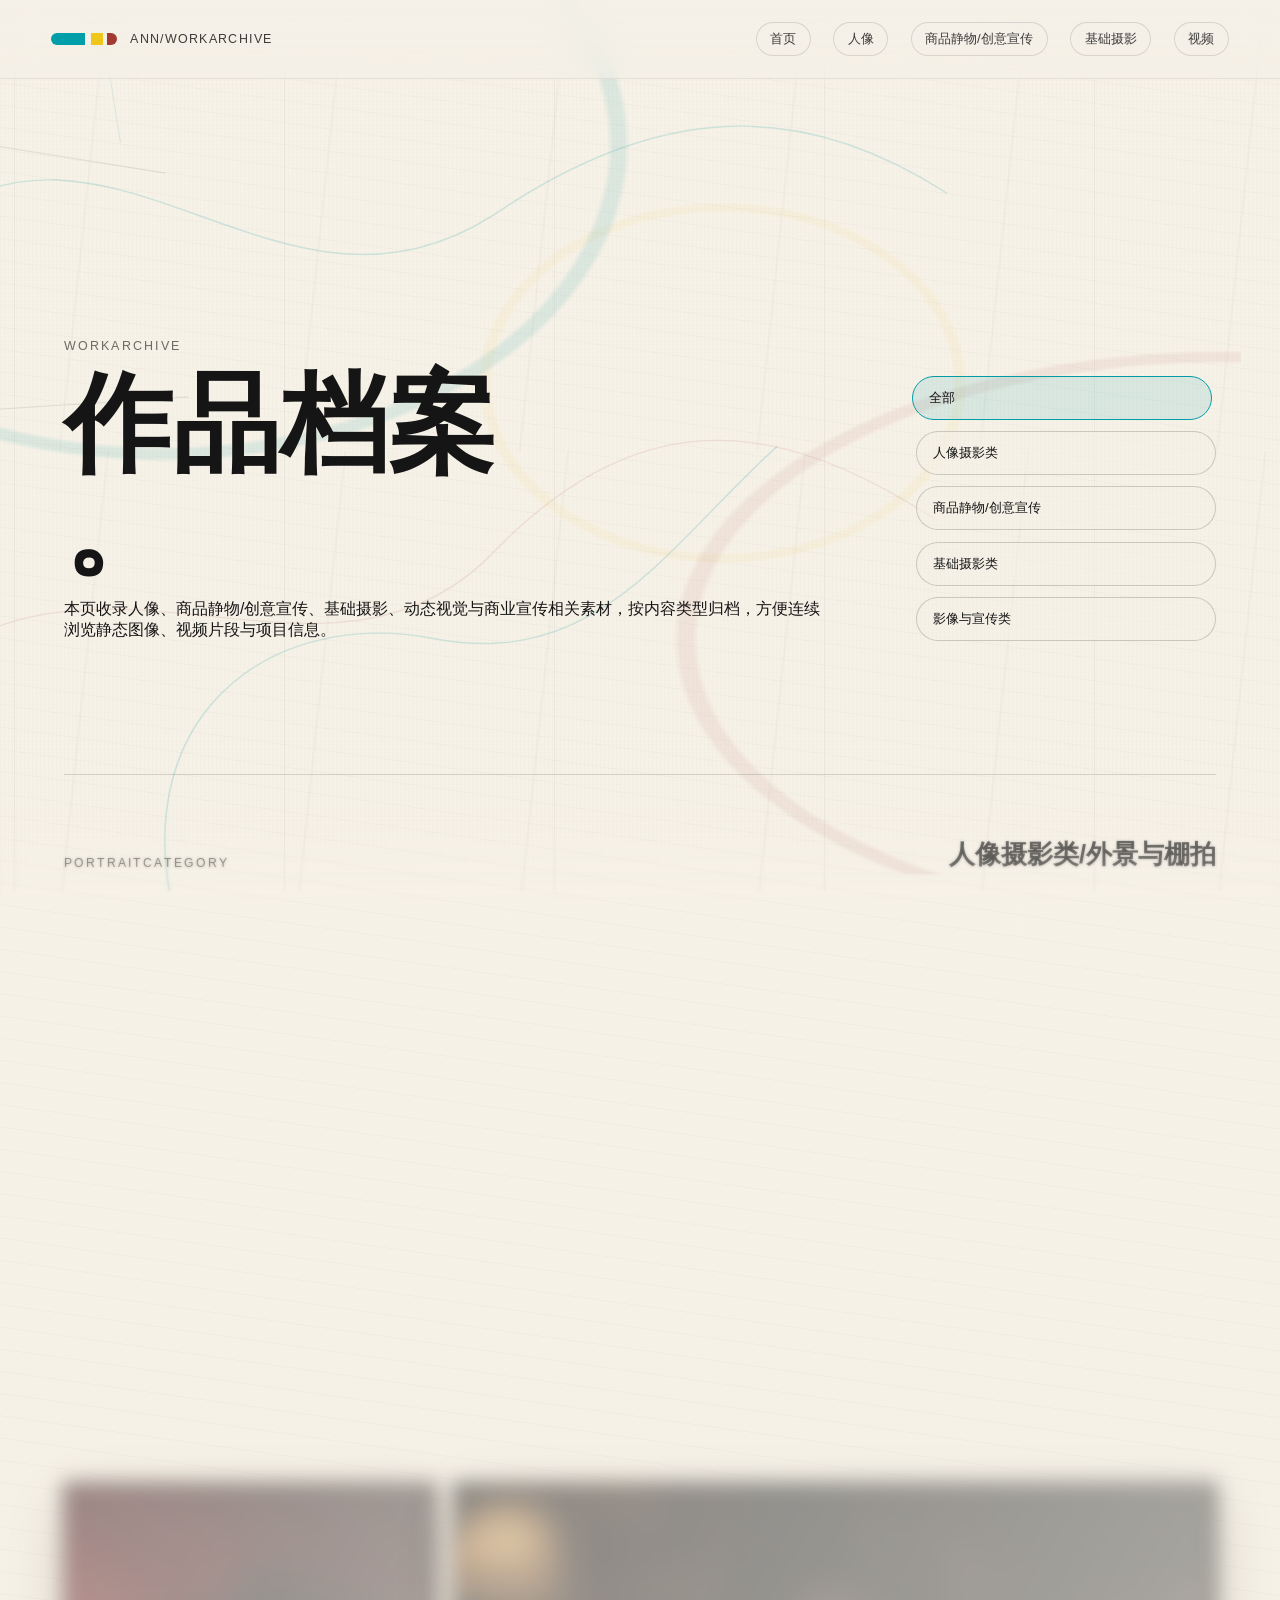
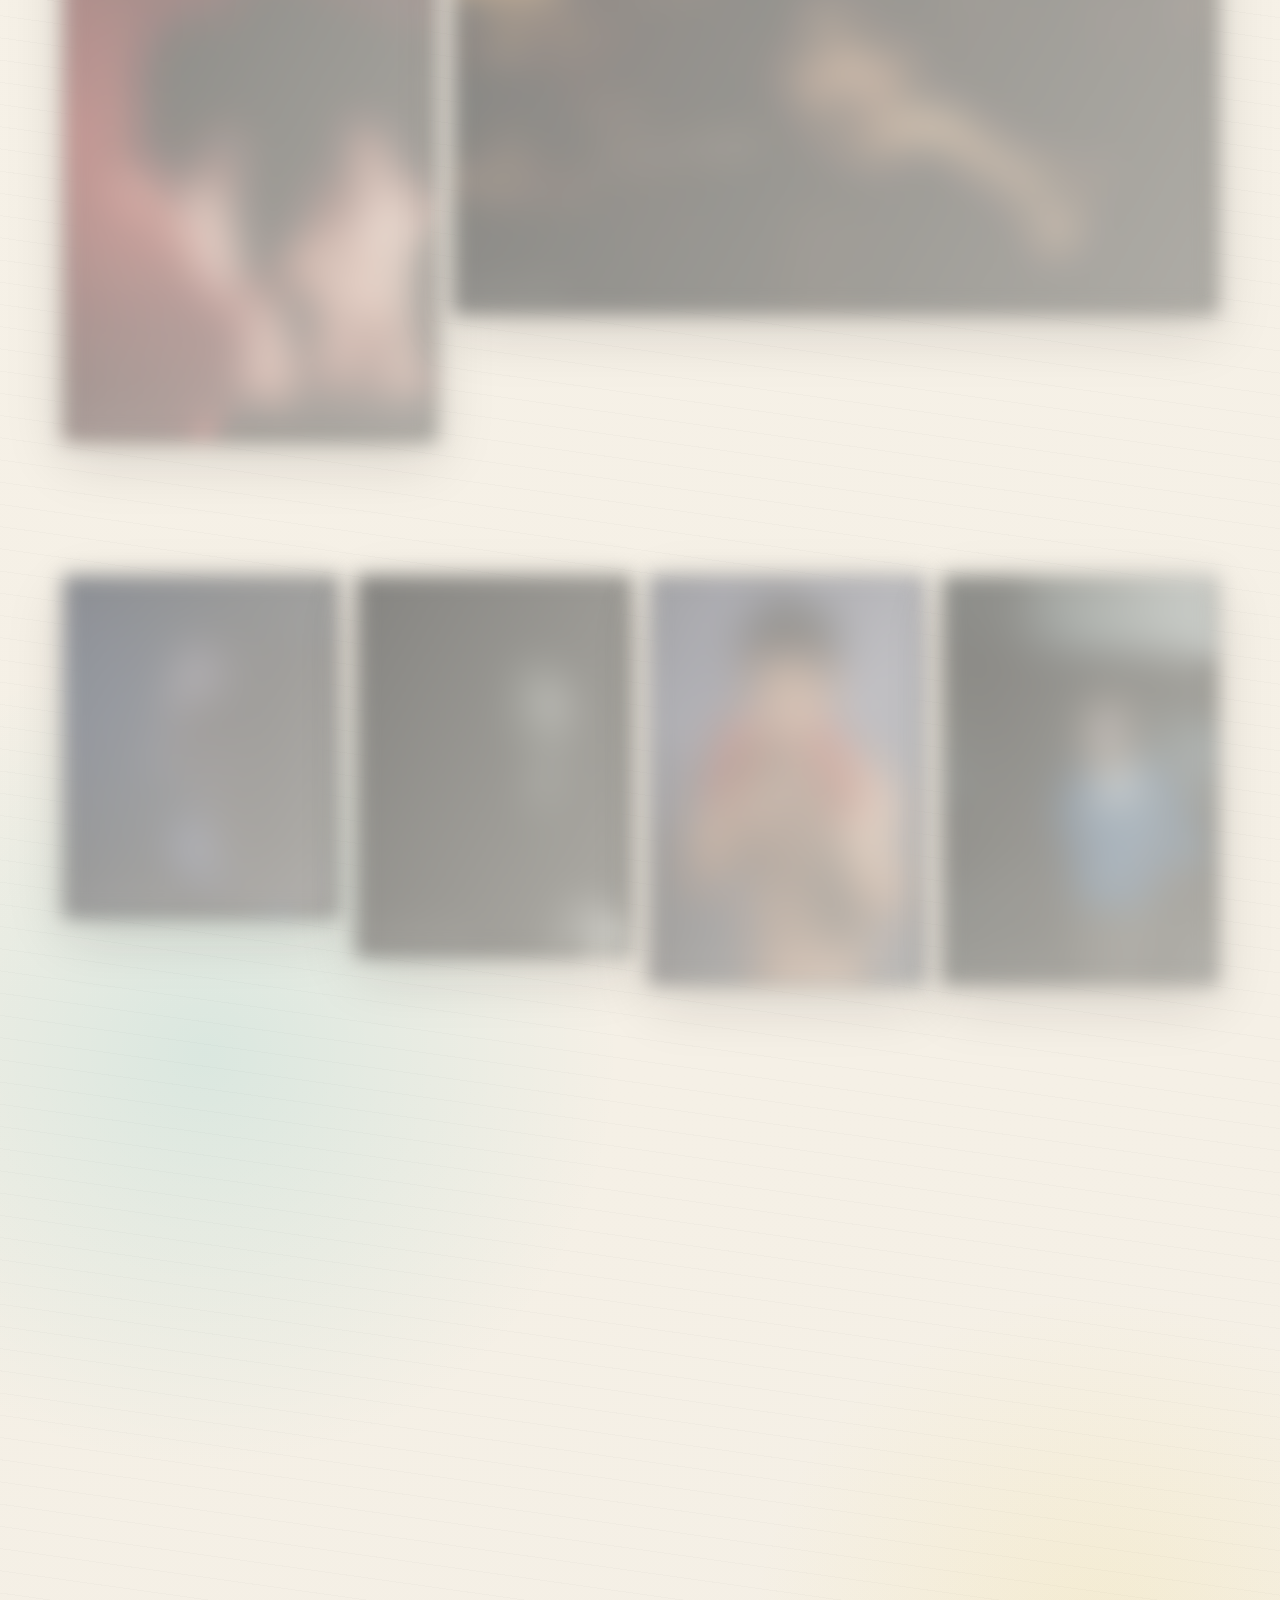
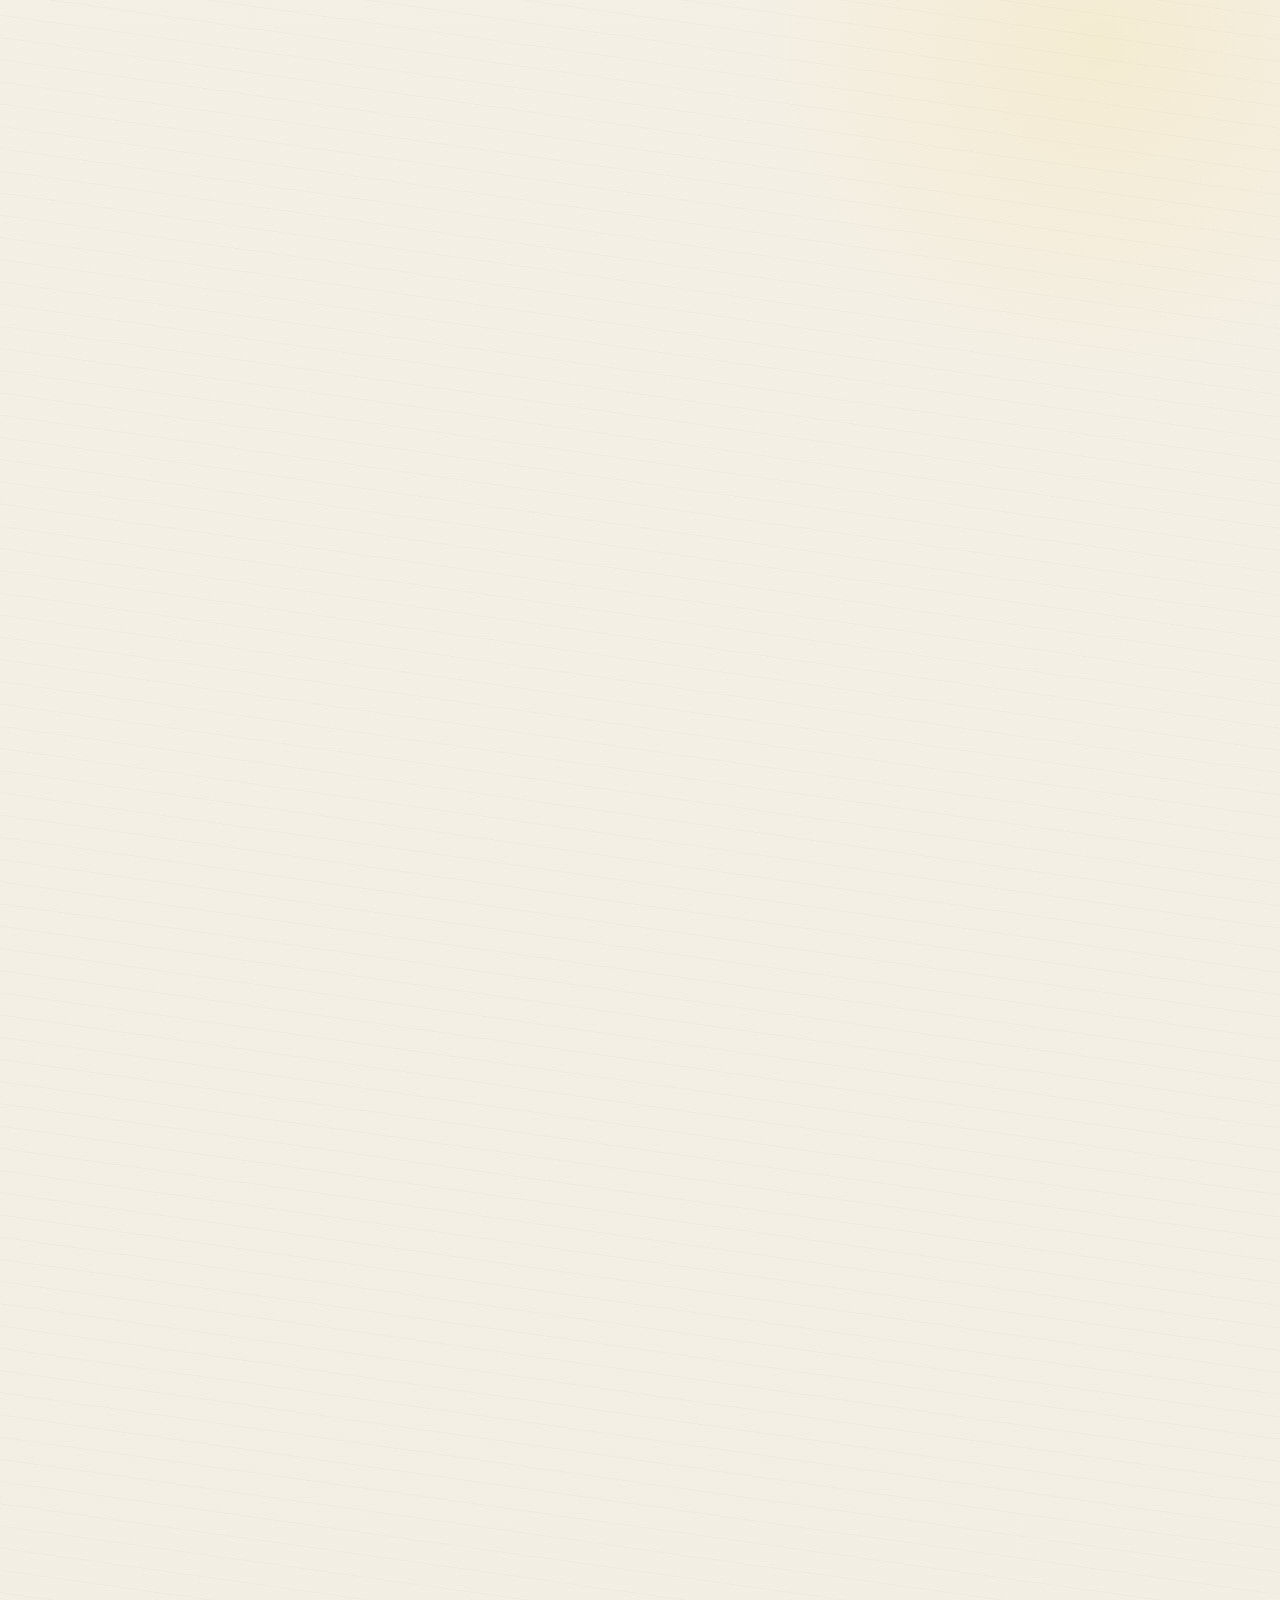
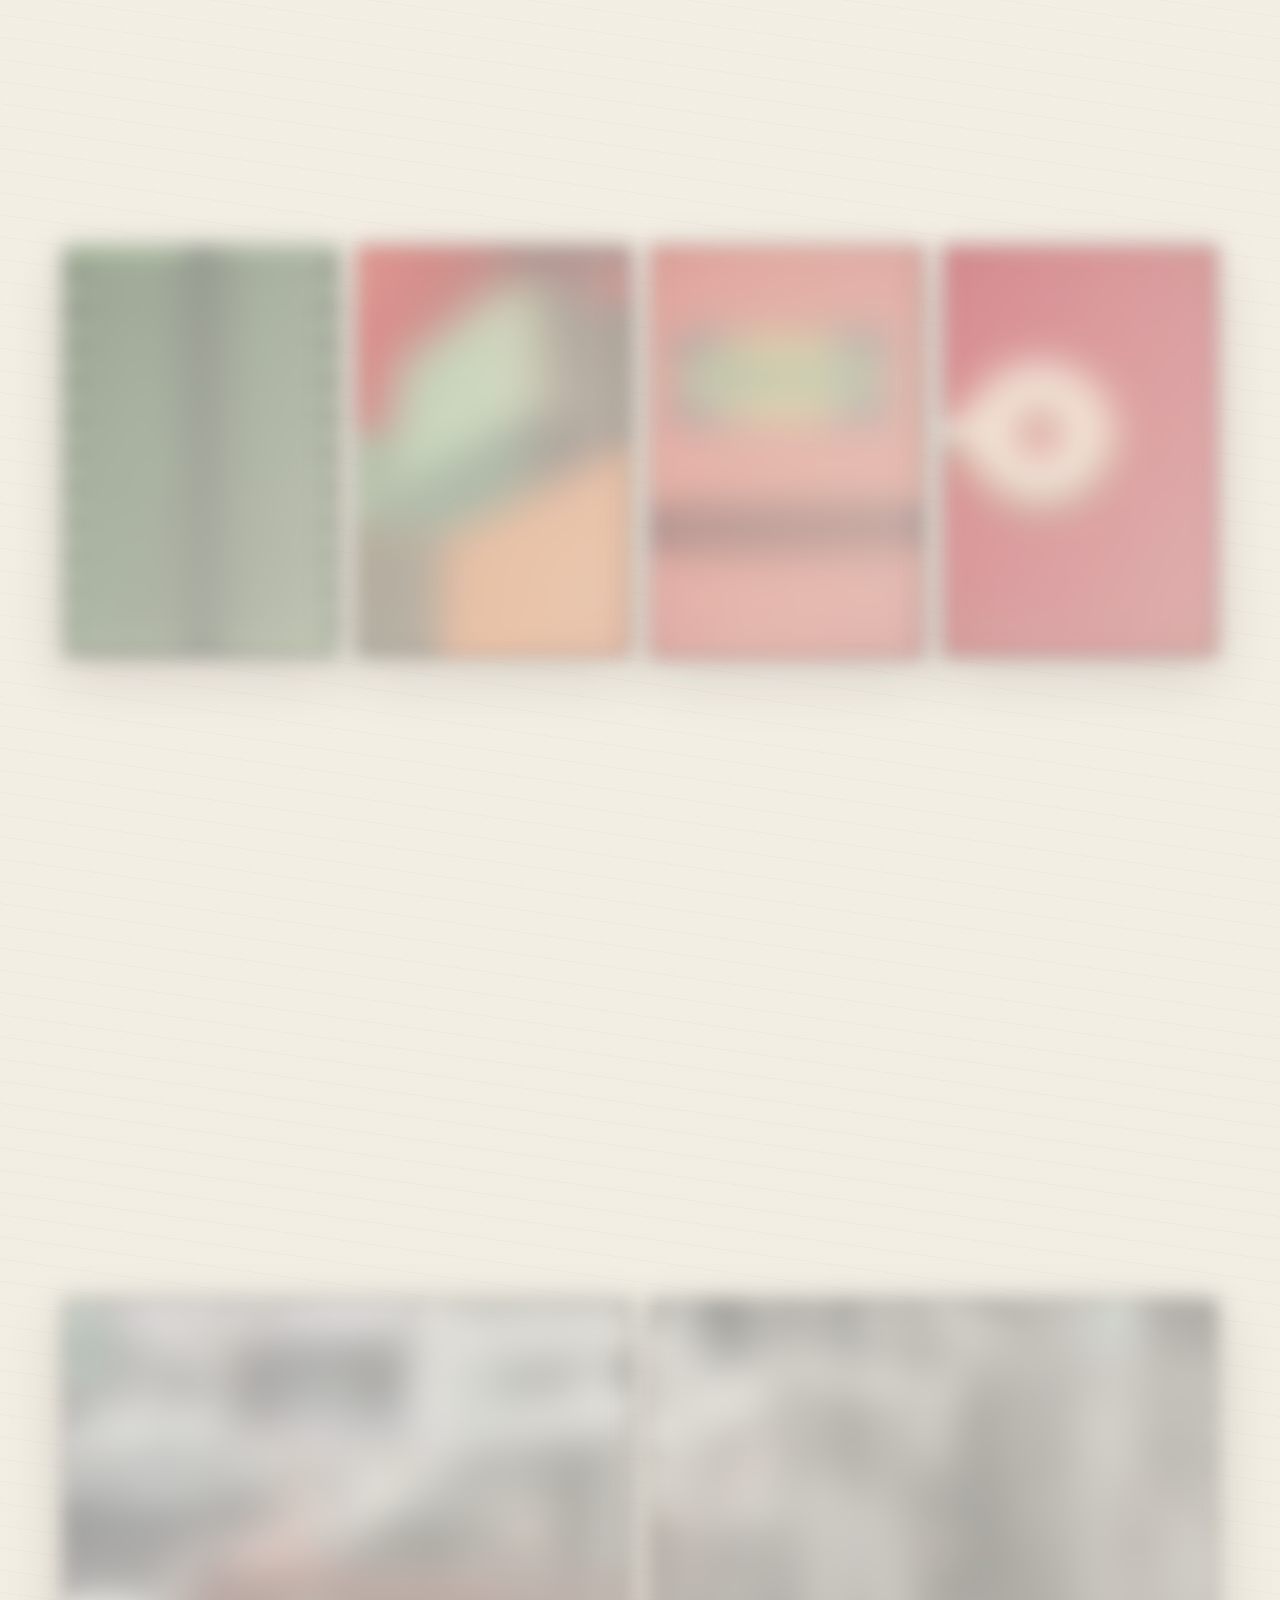
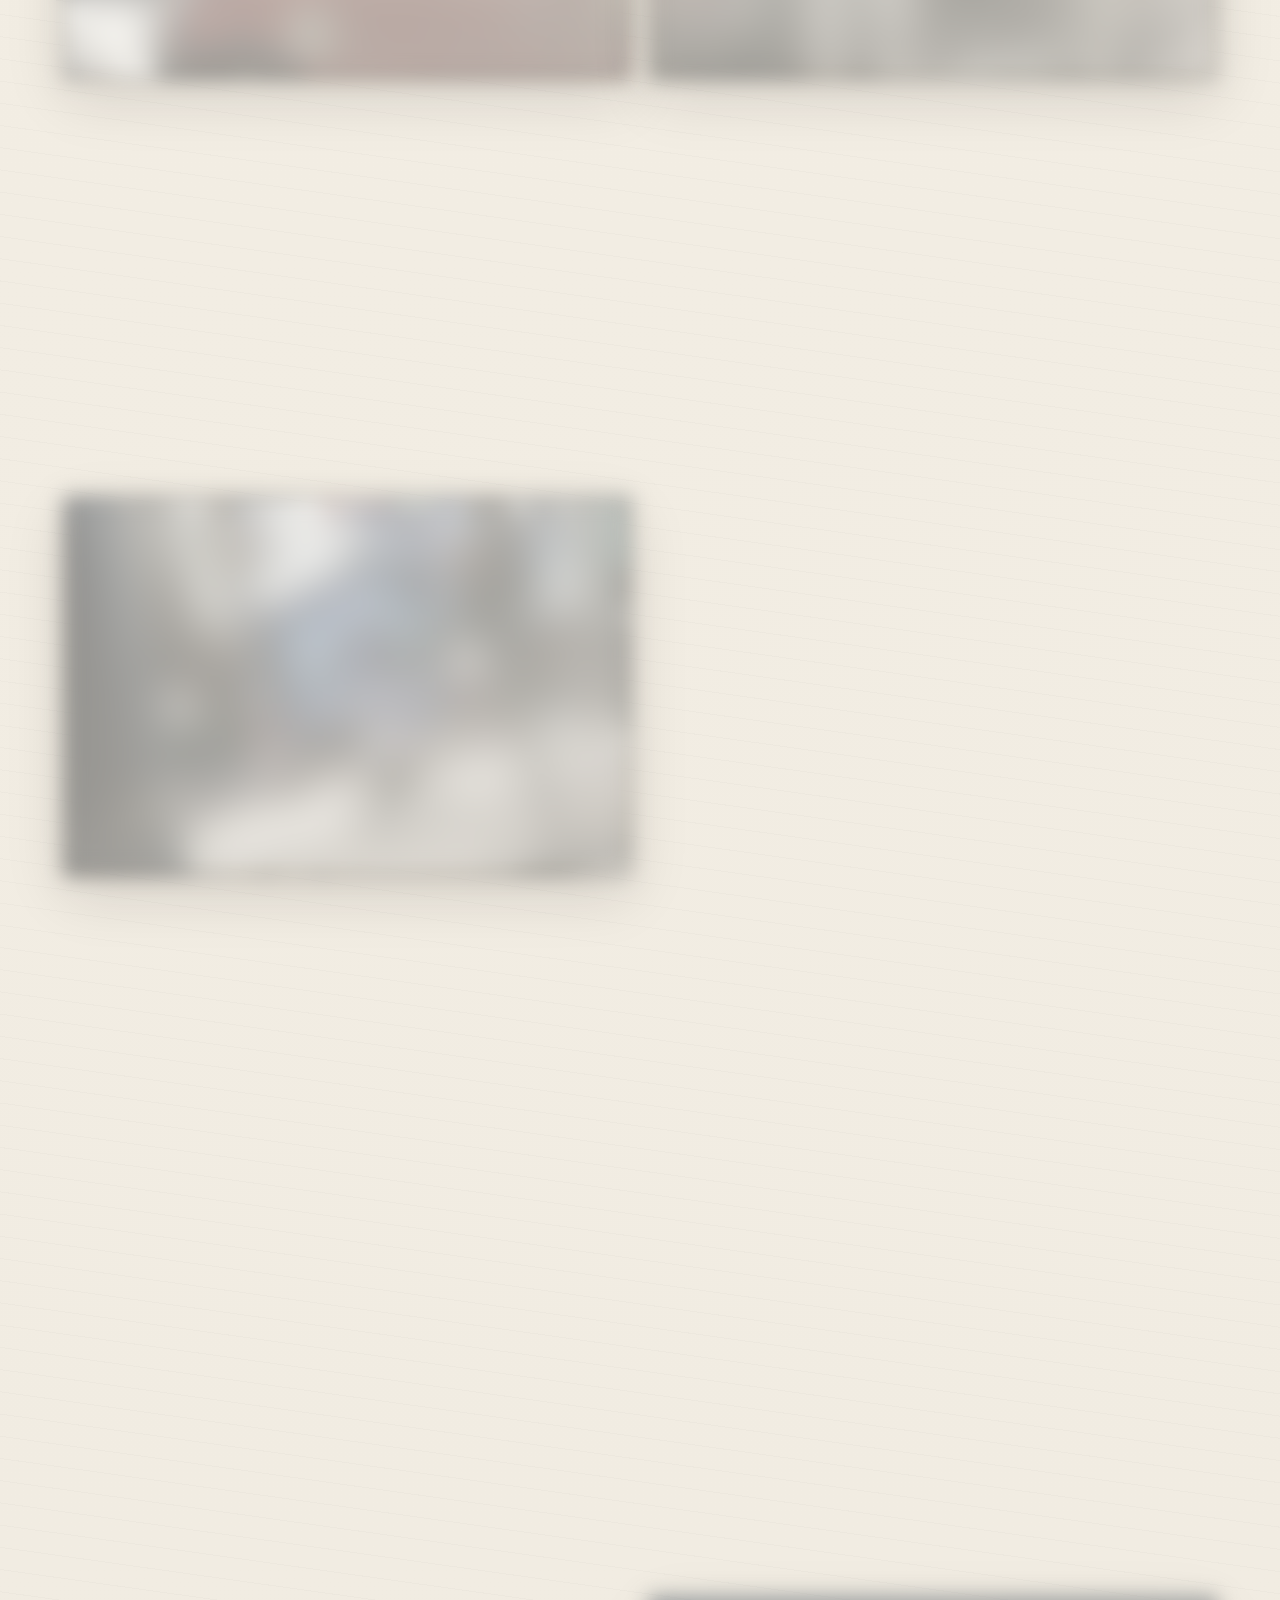
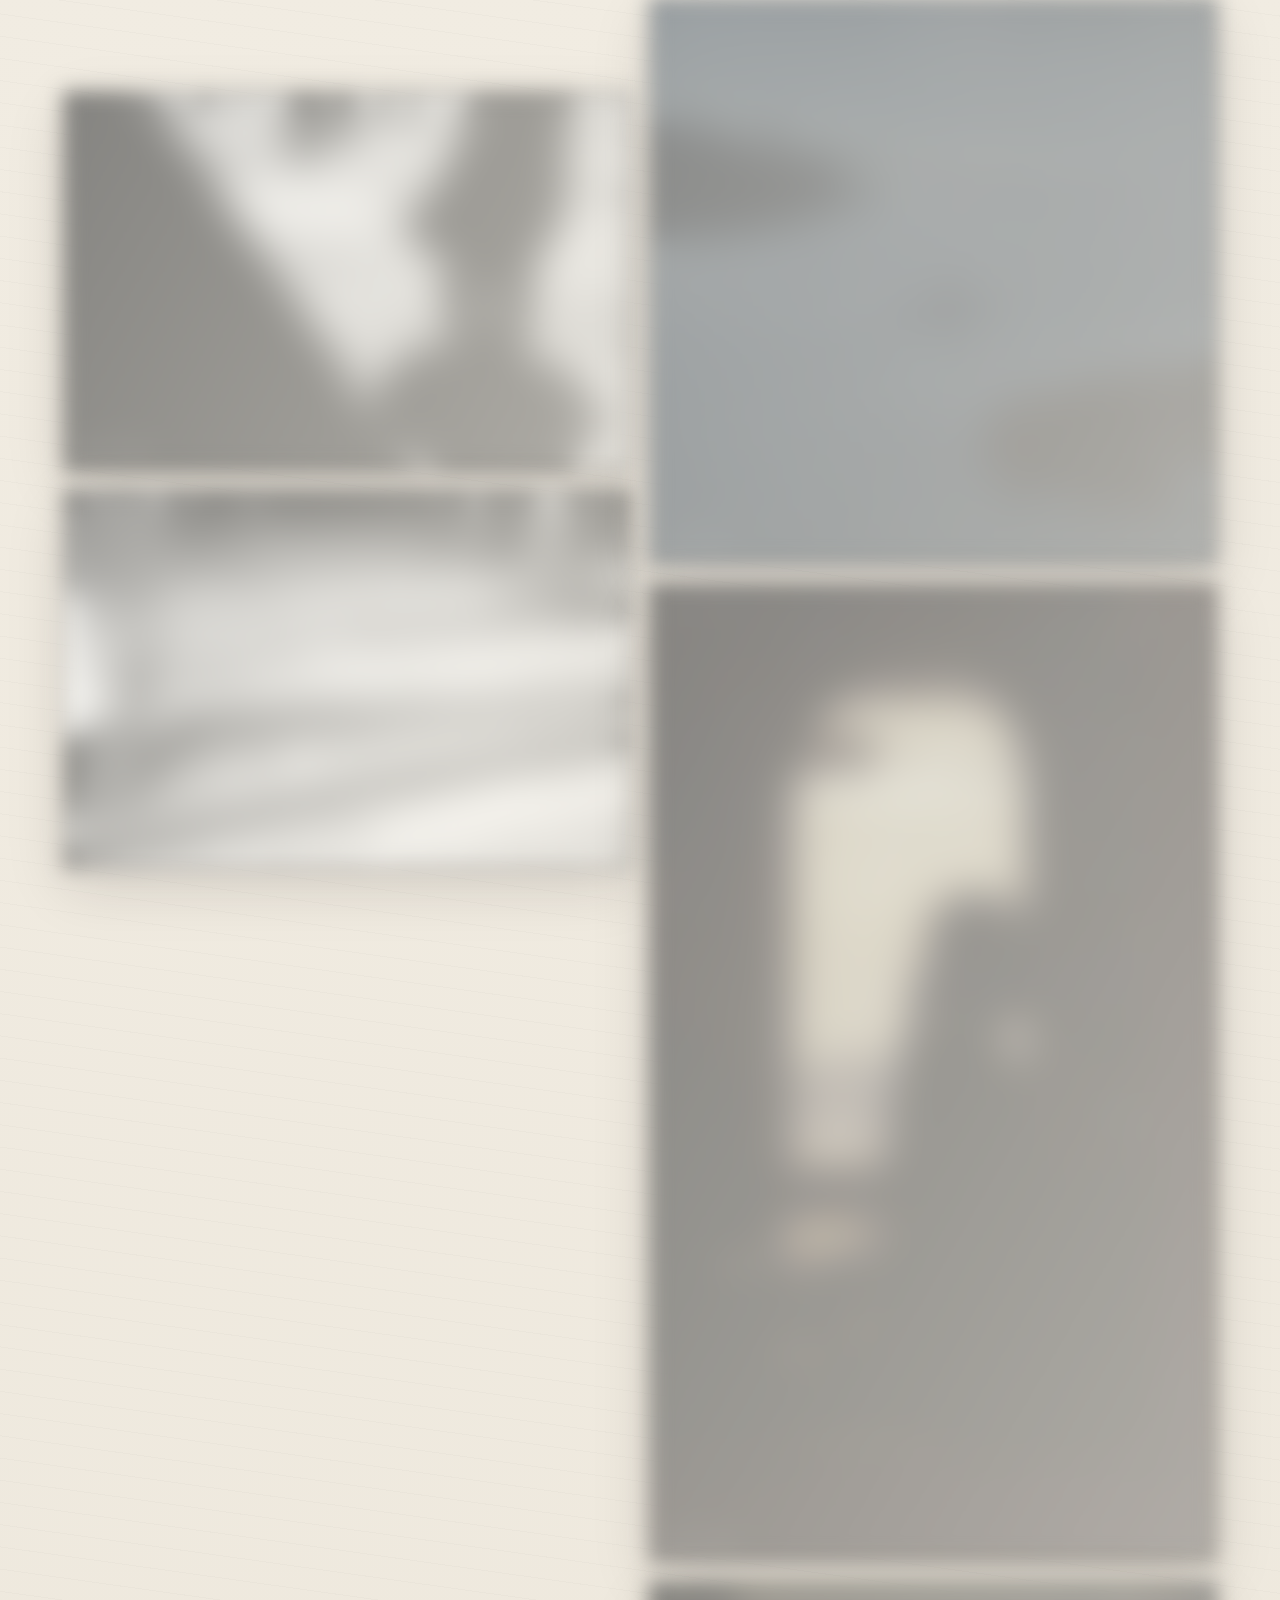
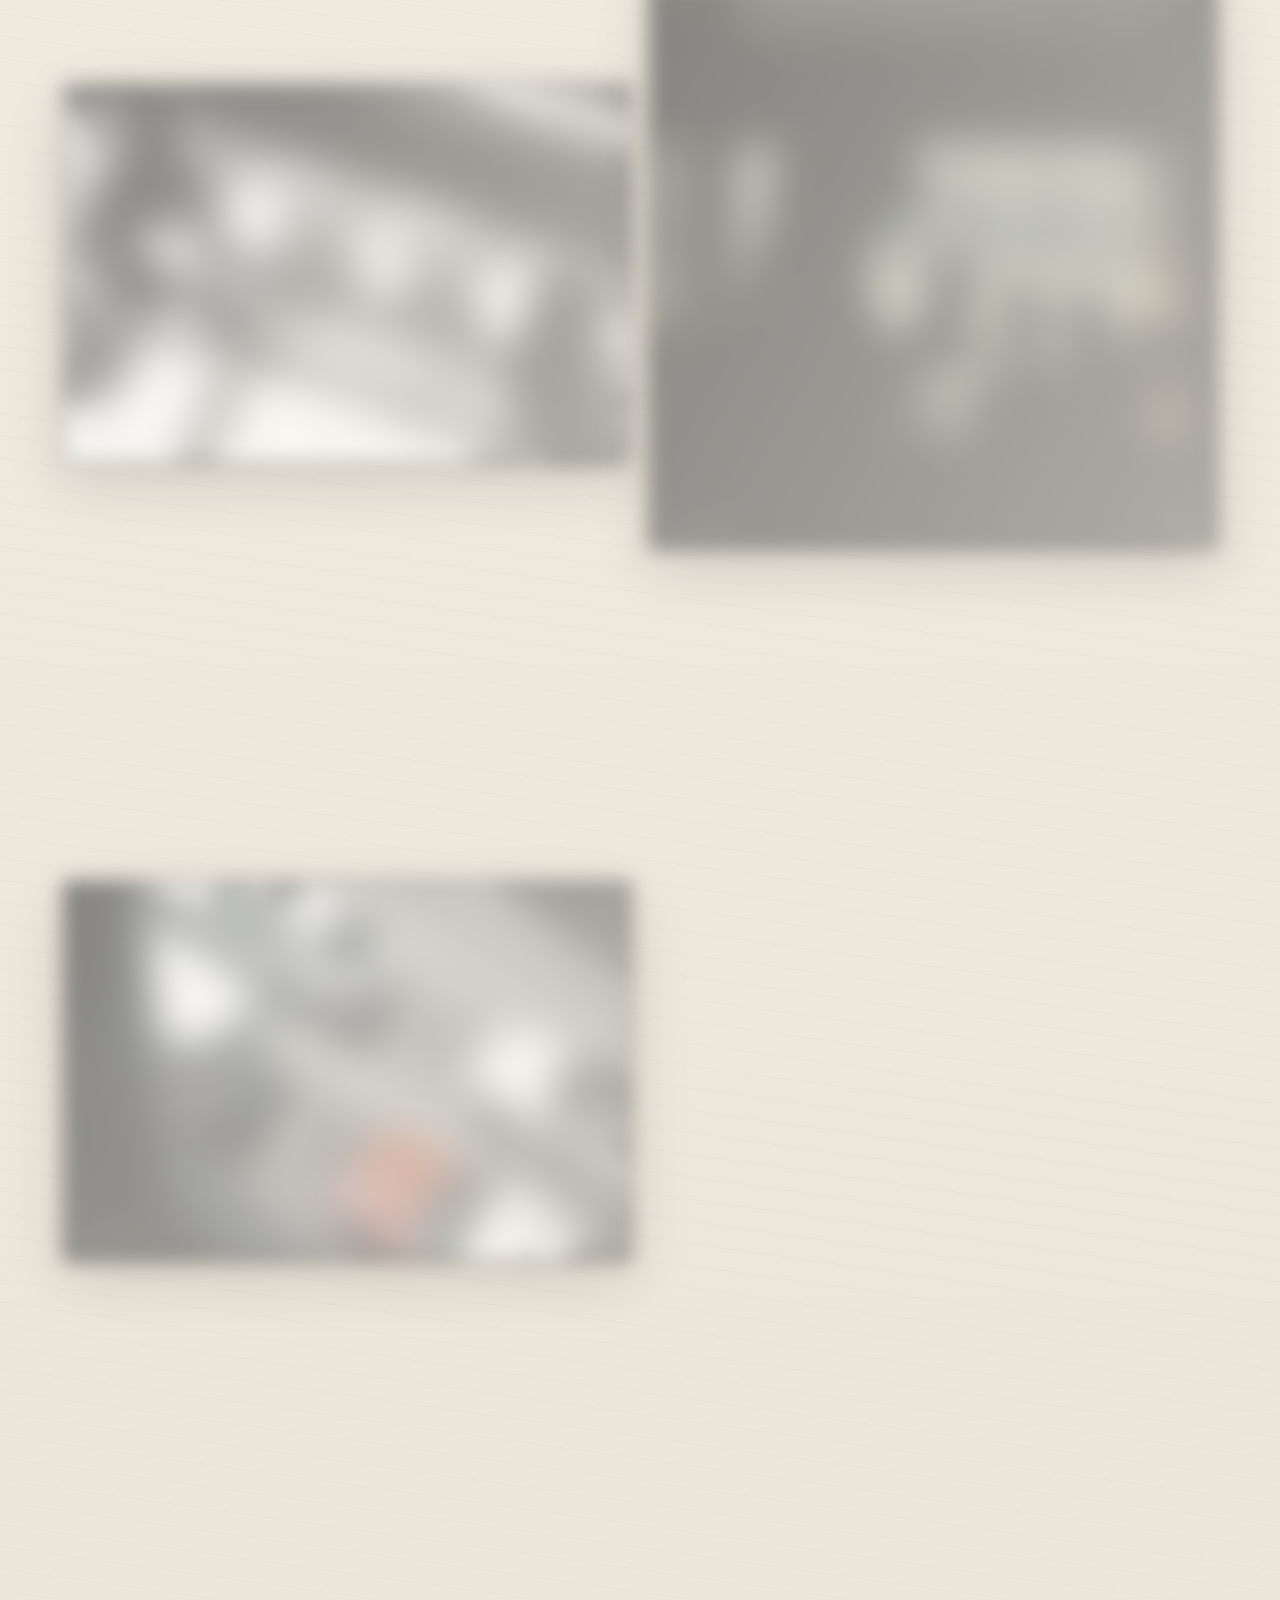
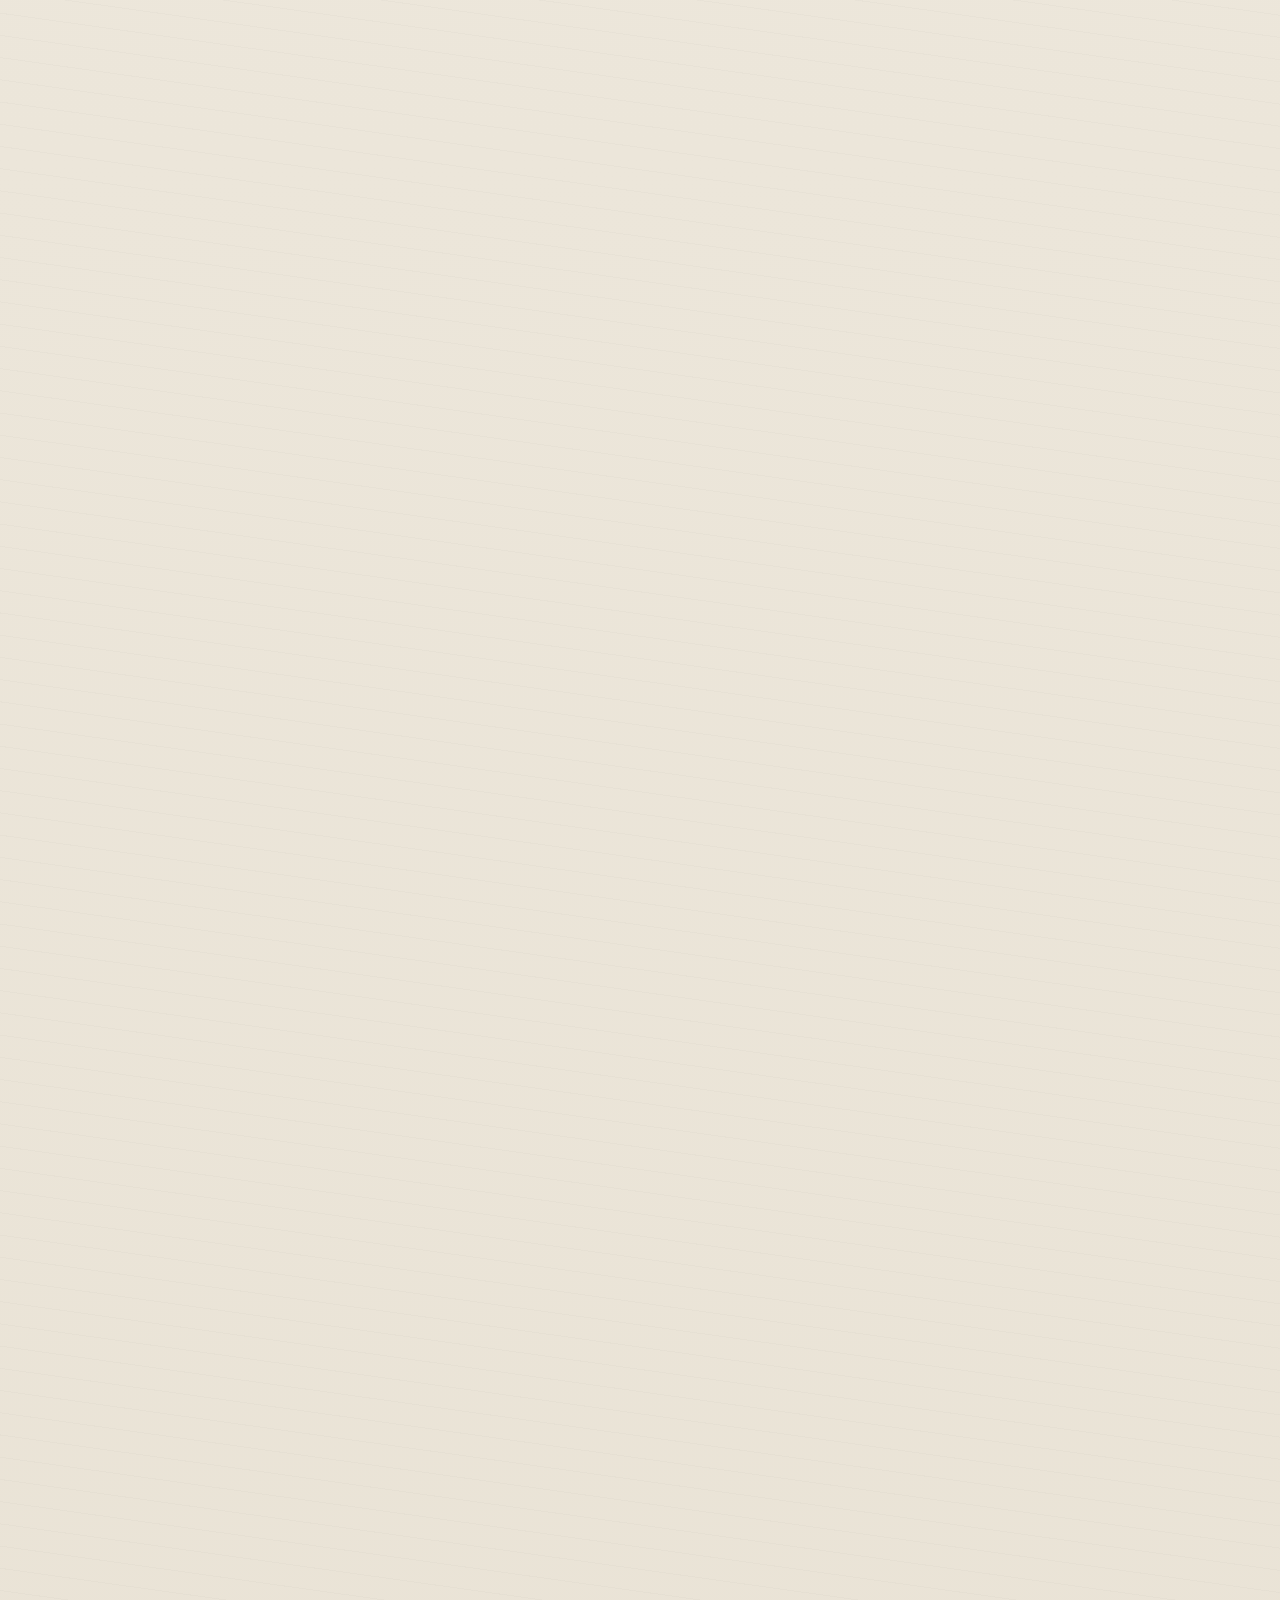
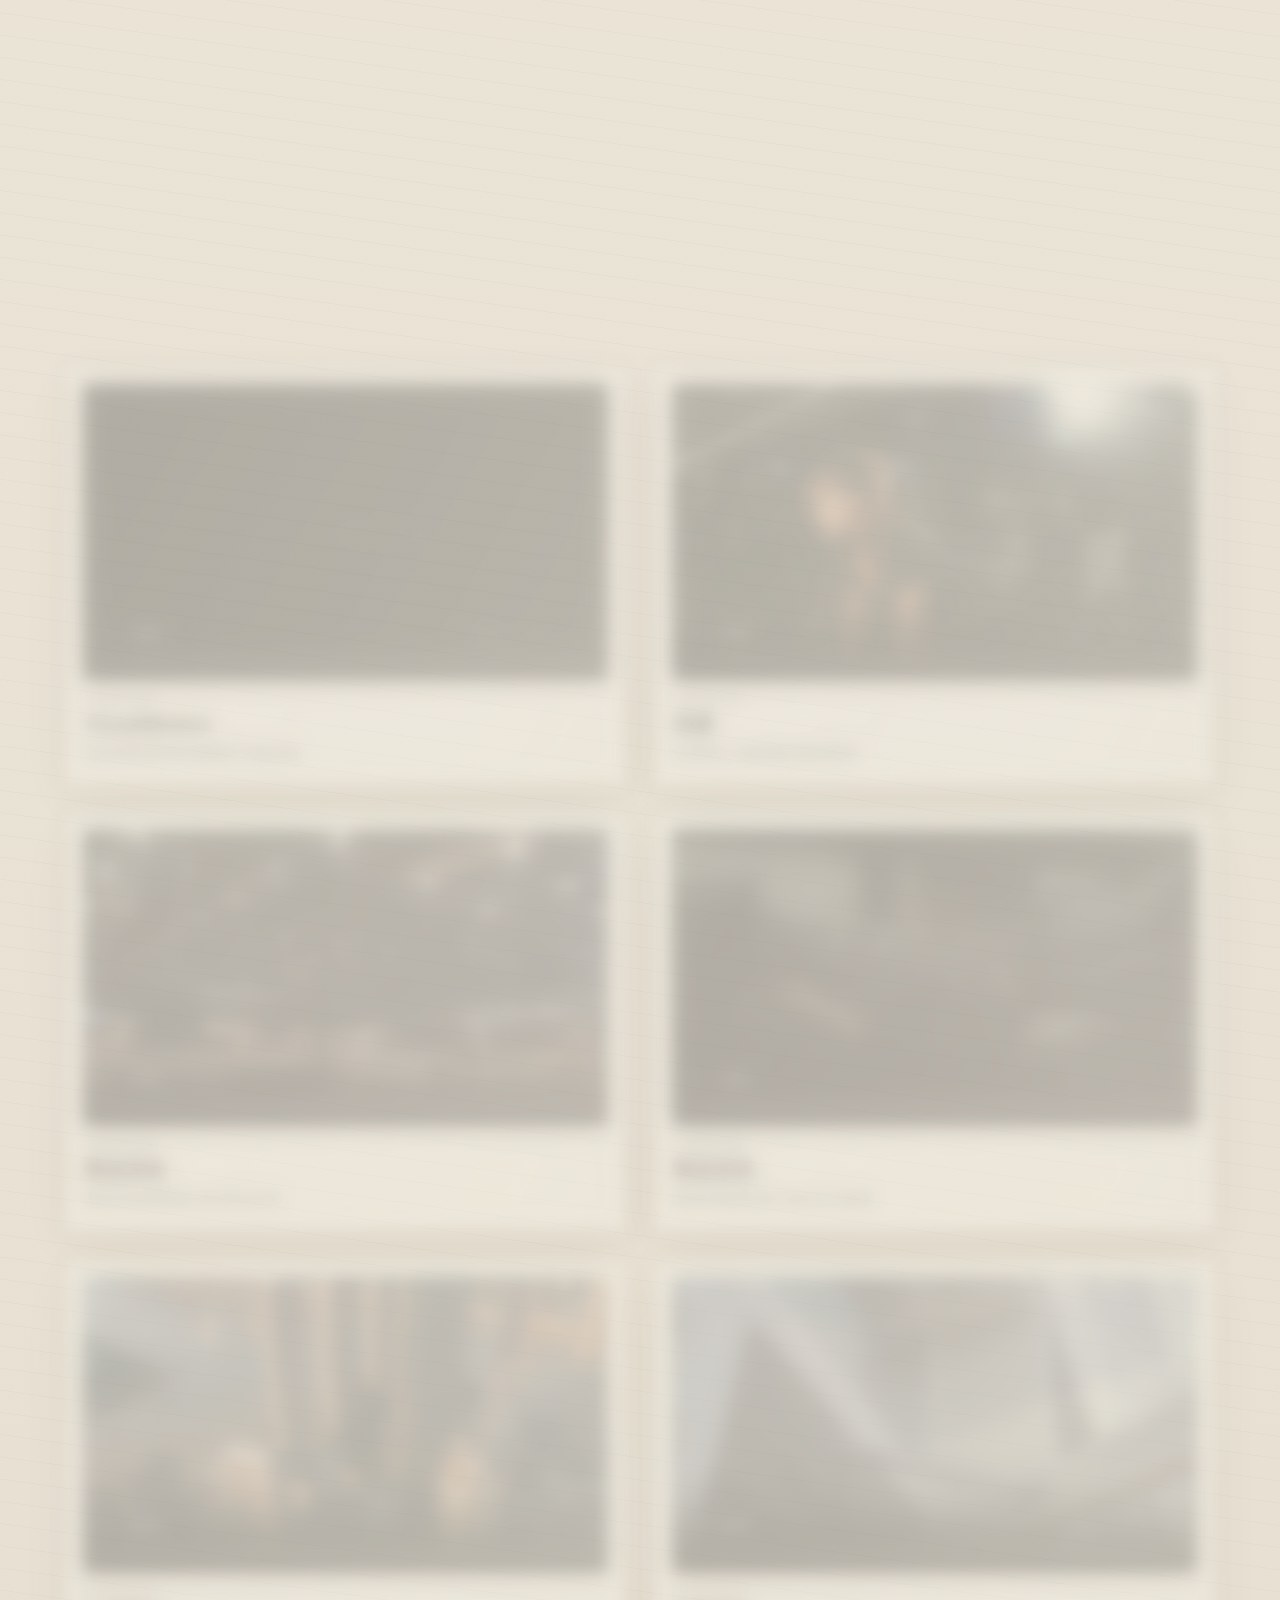
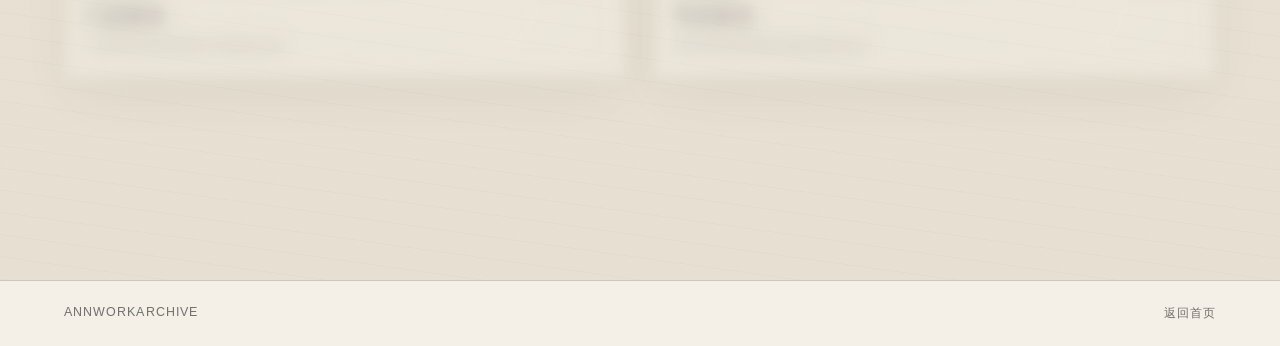
==== commit ba56c910: "Update portrait and product lead images" ====
--- a/gallery.html
+++ b/gallery.html
@@ -6,7 +6,7 @@
     <title>ANN 作品档案 | 影像 / 视频 / 动态视觉</title>
     <meta name="description" content="摄影、商品静物/创意宣传、视频与动态视觉作品档案，包含人像摄影类、商品静物/创意宣传、基础摄影类、MV类与动态视觉类作品。">
     <link rel="icon" href="data:,">
-    <link rel="stylesheet" href="css/styles.css?v=20261015-image-fit">
+    <link rel="stylesheet" href="css/styles.css?v=20261015-head-update">
   </head>
   <body class="gallery-page">
     <a class="skip-link" href="#archive-grid">跳到图库</a>
@@ -64,28 +64,28 @@
             <img src="assets/images/portrait/portrait-sync-01.webp" alt="人像摄影作品 1">
             <span>portrait / 001</span>
           </button>
-          <button class="portrait-feature-item gallery-item reveal" type="button" data-category="portrait" data-title="portrait 02" data-src="assets/images/portrait/portrait-sync-02.webp">
-            <img src="assets/images/portrait/portrait-sync-02.webp" alt="人像摄影作品 2">
-            <span>portrait / 002</span>
+          <button class="portrait-feature-item gallery-item reveal" type="button" data-category="portrait" data-title="portrait 03" data-src="assets/images/portrait/portrait-sync-03.webp">
+            <img src="assets/images/portrait/portrait-sync-03.webp" alt="人像摄影作品 3">
+            <span>portrait / 003</span>
           </button>
           <button class="portrait-feature-item gallery-item reveal" type="button" data-category="portrait" data-title="portrait 13" data-src="assets/images/portrait/portrait-sync-13.webp">
             <img src="assets/images/portrait/portrait-sync-13.webp" alt="人像摄影作品，高反差光影人物肖像">
             <span>portrait / 013</span>
           </button>
-          <button class="portrait-feature-item is-landscape gallery-item reveal" type="button" data-category="portrait" data-title="portrait 05" data-src="assets/images/portrait/portrait-sync-05.webp">
-            <img src="assets/images/portrait/portrait-sync-05.webp" alt="人像摄影作品 5">
-            <span>portrait / 005</span>
-          </button>
-          <button class="portrait-feature-item is-landscape gallery-item reveal" type="button" data-category="portrait" data-title="portrait 04" data-src="assets/images/portrait/portrait-sync-04.webp">
+          <button class="portrait-feature-item gallery-item reveal" type="button" data-category="portrait" data-title="portrait 14" data-src="assets/images/portrait/portrait-red-light-2026.png">
+            <img src="assets/images/portrait/portrait-red-light-2026.png" alt="人像摄影作品，红色背景与低角度光影肖像">
+            <span>portrait / 014</span>
+          </button>
+          <button class="portrait-feature-item is-landscape is-wide-landscape gallery-item reveal" type="button" data-category="portrait" data-title="portrait 04" data-src="assets/images/portrait/portrait-sync-04.webp">
             <img src="assets/images/portrait/portrait-sync-04.webp" alt="人像摄影作品 4">
             <span>portrait / 004</span>
           </button>
         </div>
 
         <div class="masonry-grid portrait-grid" data-gallery-group="portrait">
-          <button class="masonry-item gallery-item reveal" type="button" data-category="portrait" data-title="portrait 03" data-src="assets/images/portrait/portrait-sync-03.webp">
-            <img src="assets/images/portrait/portrait-sync-03.webp" alt="人像摄影作品 3">
-            <span>portrait / 003</span>
+          <button class="masonry-item gallery-item reveal" type="button" data-category="portrait" data-title="portrait 02" data-src="assets/images/portrait/portrait-sync-02.webp">
+            <img src="assets/images/portrait/portrait-sync-02.webp" alt="人像摄影作品 2">
+            <span>portrait / 002</span>
           </button>
           <button class="masonry-item gallery-item reveal" type="button" data-category="portrait" data-title="portrait 06" data-src="assets/images/portrait/portrait-sync-06.webp">
             <img src="assets/images/portrait/portrait-sync-06.webp" alt="人像摄影作品 6">
@@ -115,9 +115,9 @@
             <img src="assets/images/portrait/portrait-sync-12.webp" alt="人像摄影作品，黑白人物面部特写">
             <span>portrait / 012</span>
           </button>
-          <button class="masonry-item gallery-item reveal" type="button" data-category="portrait" data-title="portrait 14" data-src="assets/images/portrait/portrait-red-light-2026.png">
-            <img src="assets/images/portrait/portrait-red-light-2026.png" alt="人像摄影作品，红色背景与低角度光影肖像">
-            <span>portrait / 014</span>
+          <button class="masonry-item is-landscape gallery-item reveal" type="button" data-category="portrait" data-title="portrait 05" data-src="assets/images/portrait/portrait-sync-05.webp">
+            <img src="assets/images/portrait/portrait-sync-05.webp" alt="人像摄影作品 5">
+            <span>portrait / 005</span>
           </button>
         </div>
 
@@ -127,13 +127,13 @@
         </div>
 
         <div class="masonry-grid creative-grid" data-gallery-group="creative">
+          <button class="masonry-item gallery-item product-item reveal" type="button" data-category="creative" data-title="商品静物 / FILA 手提包" data-src="assets/images/creative/product-bag-editorial-01.webp">
+            <img src="assets/images/creative/product-bag-editorial-01.webp" alt="复古运动场景中的米色与棕色 FILA 手提包">
+            <span>product / bag</span>
+          </button>
           <button class="masonry-item gallery-item product-item reveal" type="button" data-category="creative" data-title="商品静物 / FILA 棒球帽" data-src="assets/images/creative/product-cap-editorial-02.webp">
             <img src="assets/images/creative/product-cap-editorial-02.webp" alt="FILA 棒球帽三视角简约宣传图">
             <span>product / cap</span>
-          </button>
-          <button class="masonry-item gallery-item product-item reveal" type="button" data-category="creative" data-title="商品静物 / FILA 手提包" data-src="assets/images/creative/product-bag-editorial-01.webp">
-            <img src="assets/images/creative/product-bag-editorial-01.webp" alt="复古运动场景中的米色与棕色 FILA 手提包">
-            <span>product / bag</span>
           </button>
           <button class="masonry-item is-landscape gallery-item product-item reveal" type="button" data-category="creative" data-title="商品静物 / 球鞋" data-src="assets/images/creative/product-sneaker-editorial-01.webp">
             <img src="assets/images/creative/product-sneaker-editorial-01.webp" alt="灰色影棚背景下的黑色运动鞋侧面">
--- a/css/styles.css
+++ b/css/styles.css
@@ -1333,6 +1333,10 @@
   grid-column: span 3;
 }
 
+.portrait-feature-item.is-wide-landscape {
+  grid-column: span 4;
+}
+
 .portrait-feature-item:nth-child(even) {
   transform: none;
 }
@@ -1904,13 +1908,15 @@
     grid-column: span 1;
   }
 
-  .portrait-feature-item:nth-child(3) {
+  .portrait-feature-item:nth-child(3),
+  .portrait-feature-item:nth-child(4) {
     grid-column: span 2;
     width: calc(50% - 0.4rem);
     justify-self: center;
   }
 
-  .portrait-feature-item.is-landscape {
+  .portrait-feature-item.is-landscape,
+  .portrait-feature-item.is-wide-landscape {
     grid-column: span 2;
   }
 
